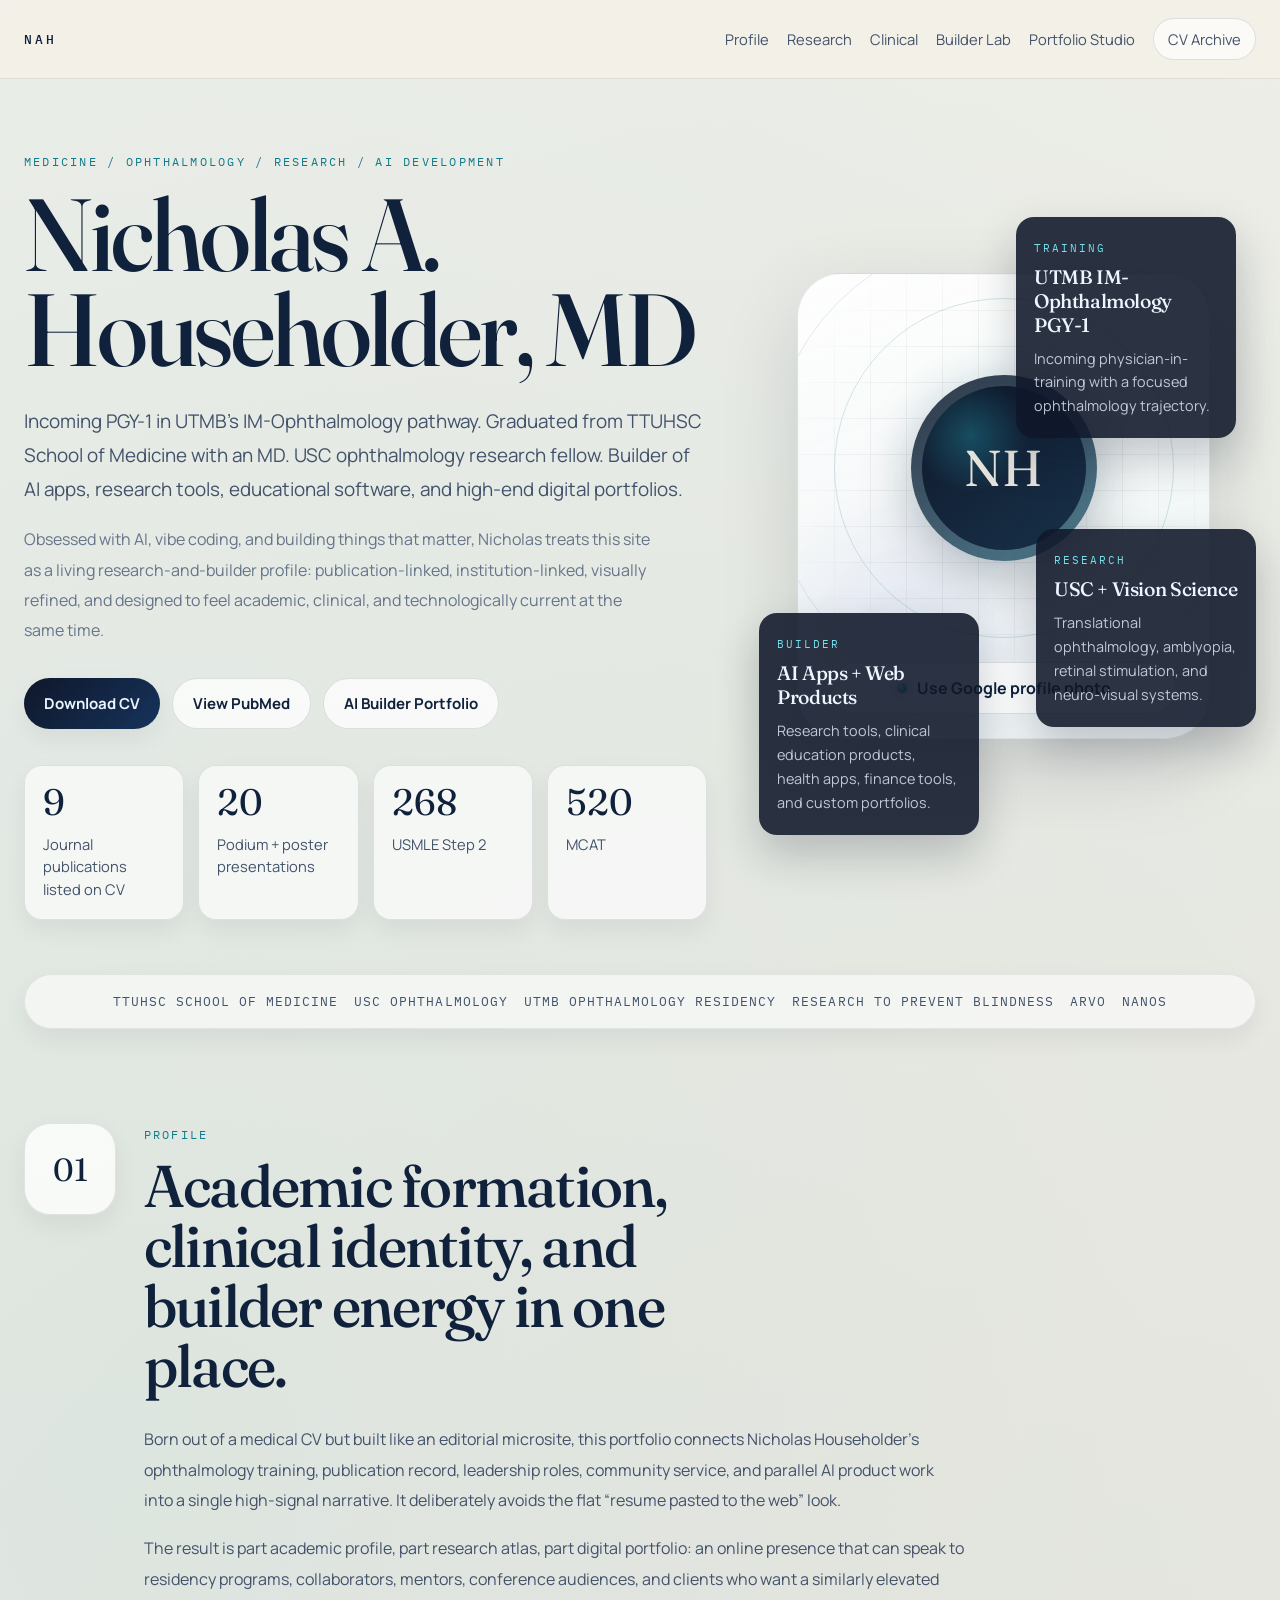
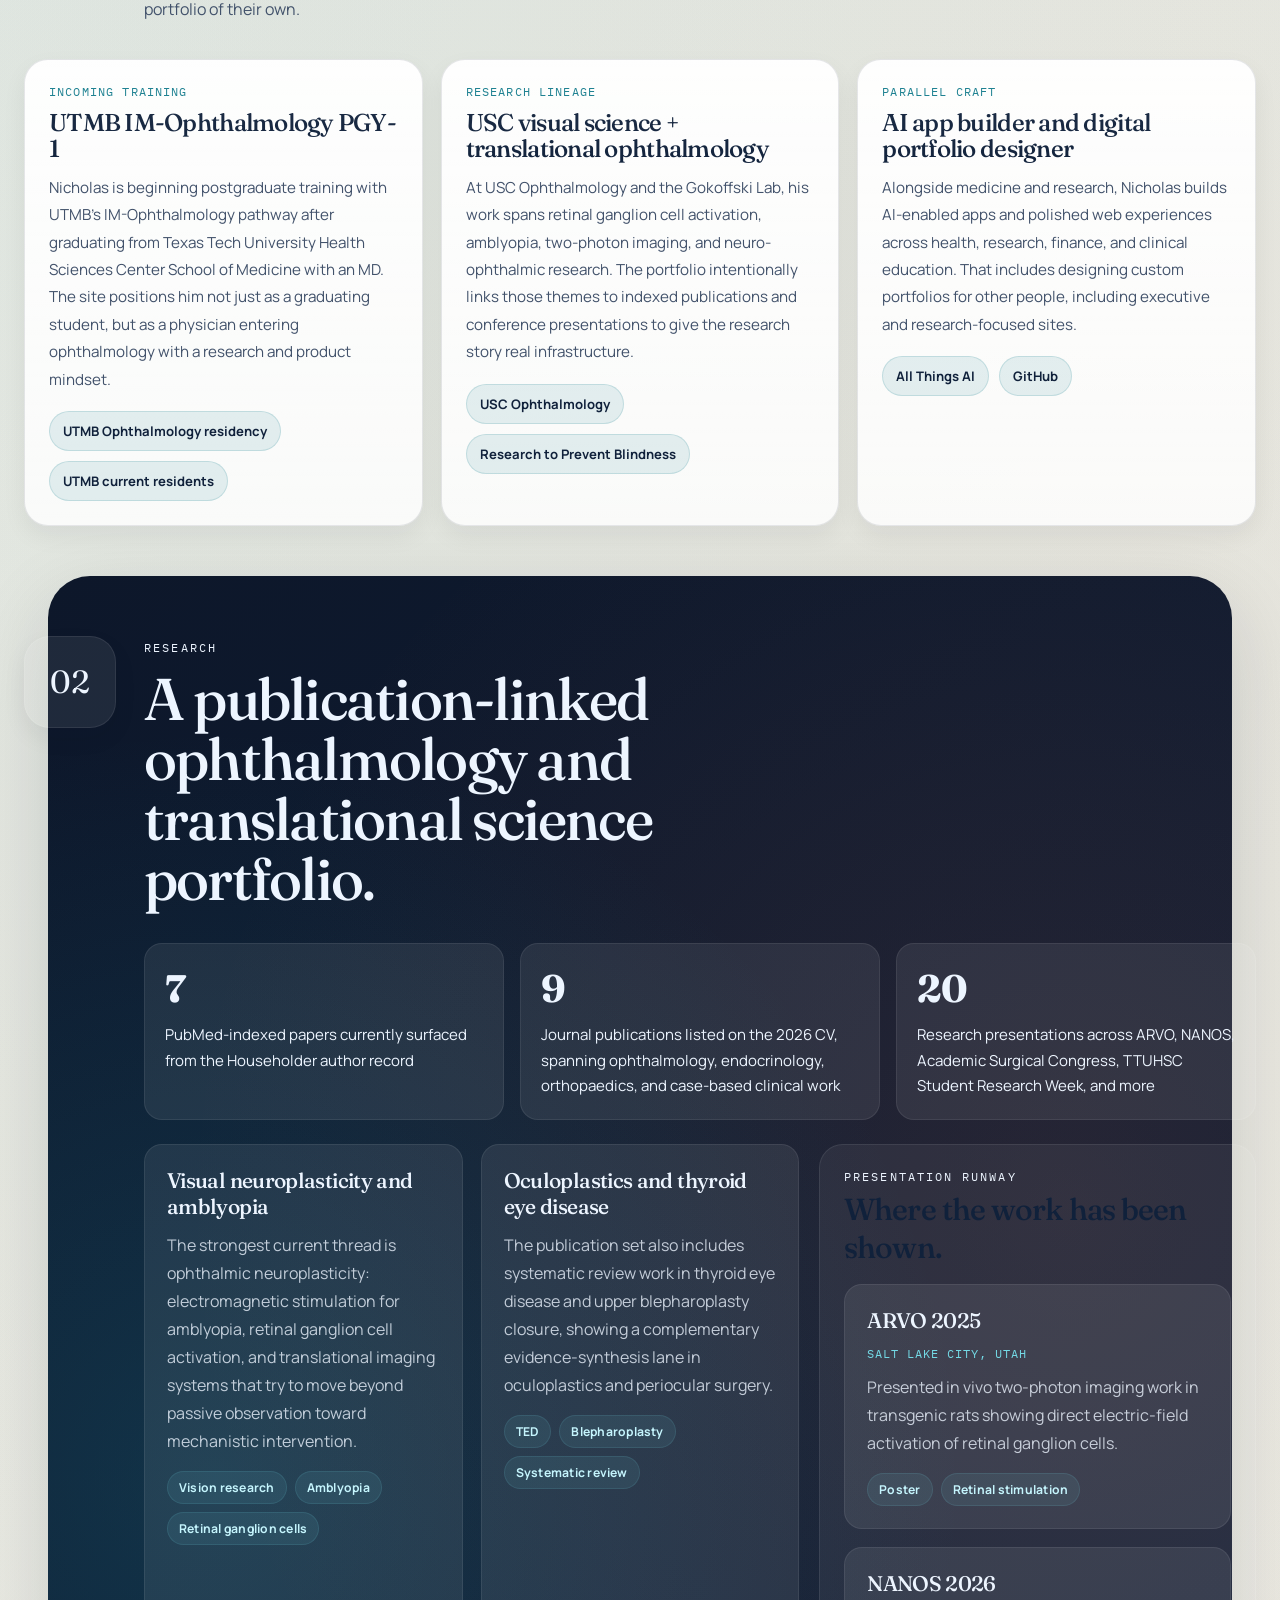
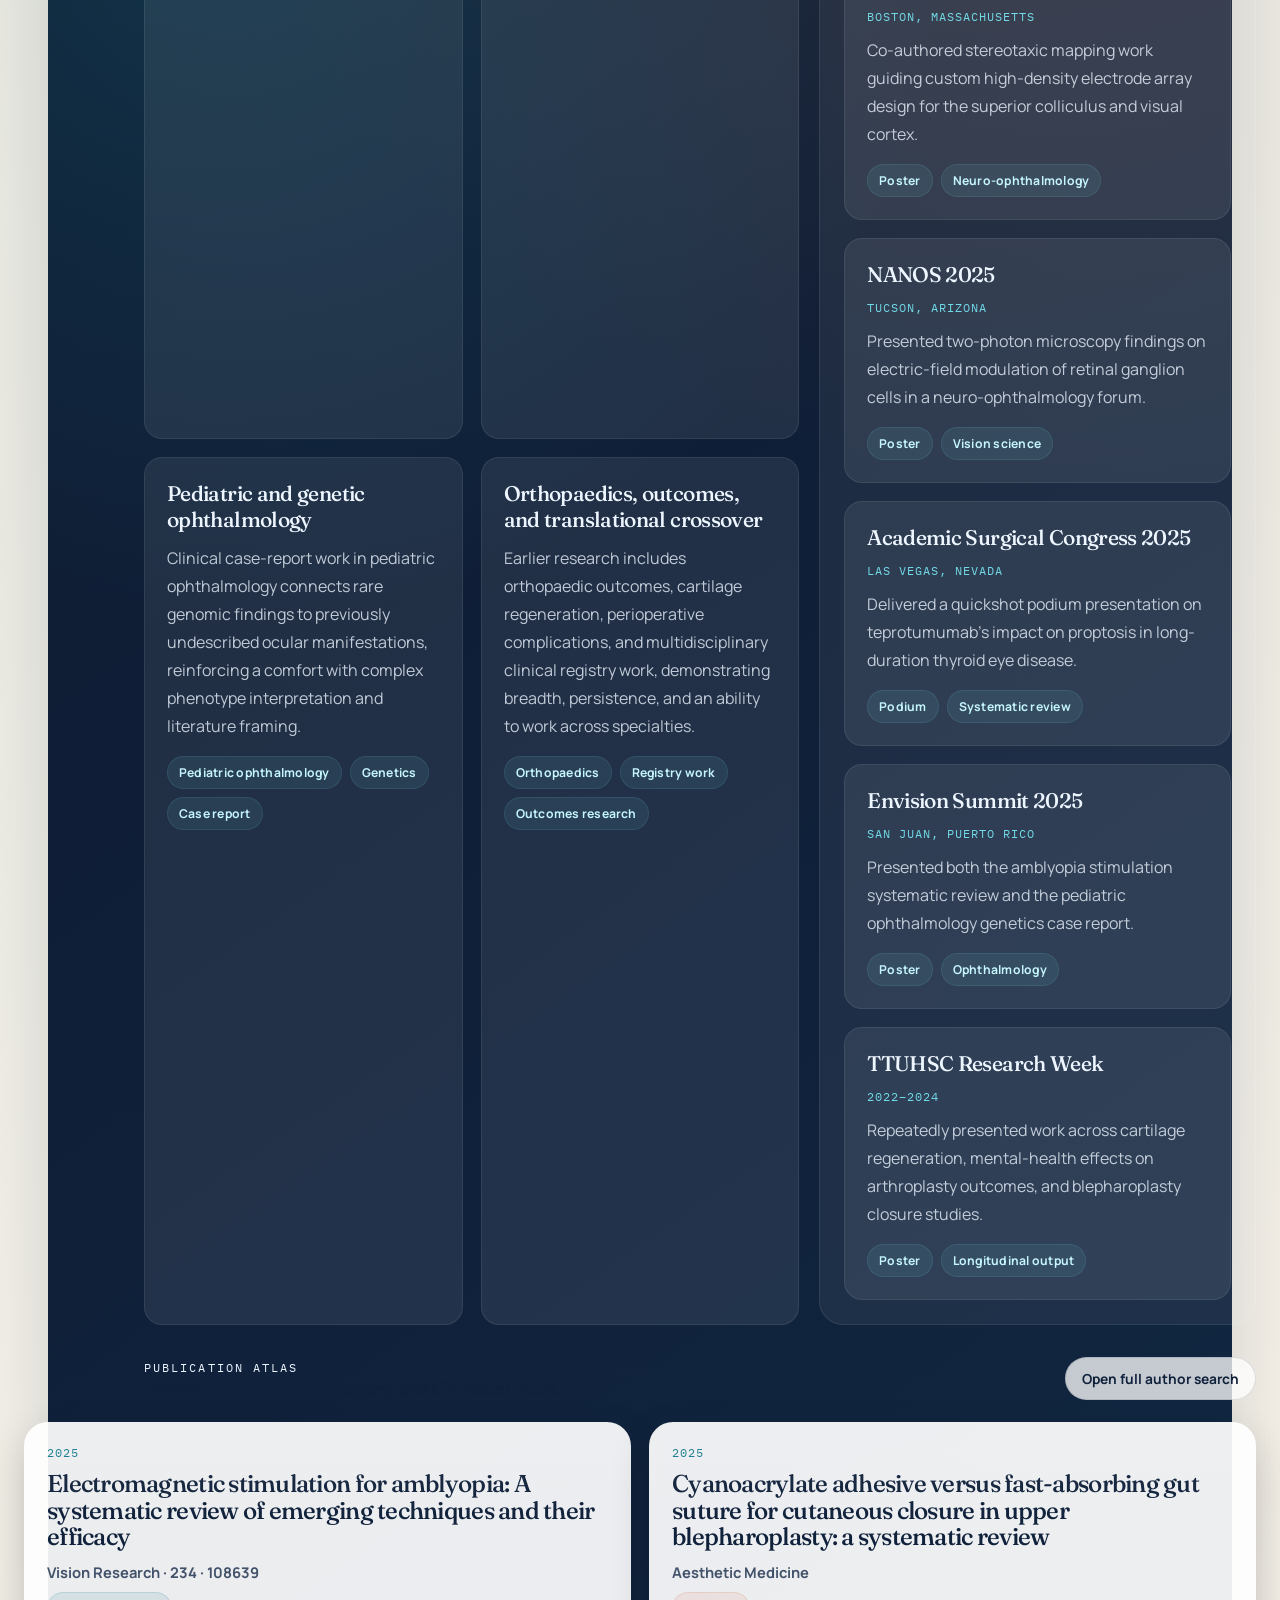
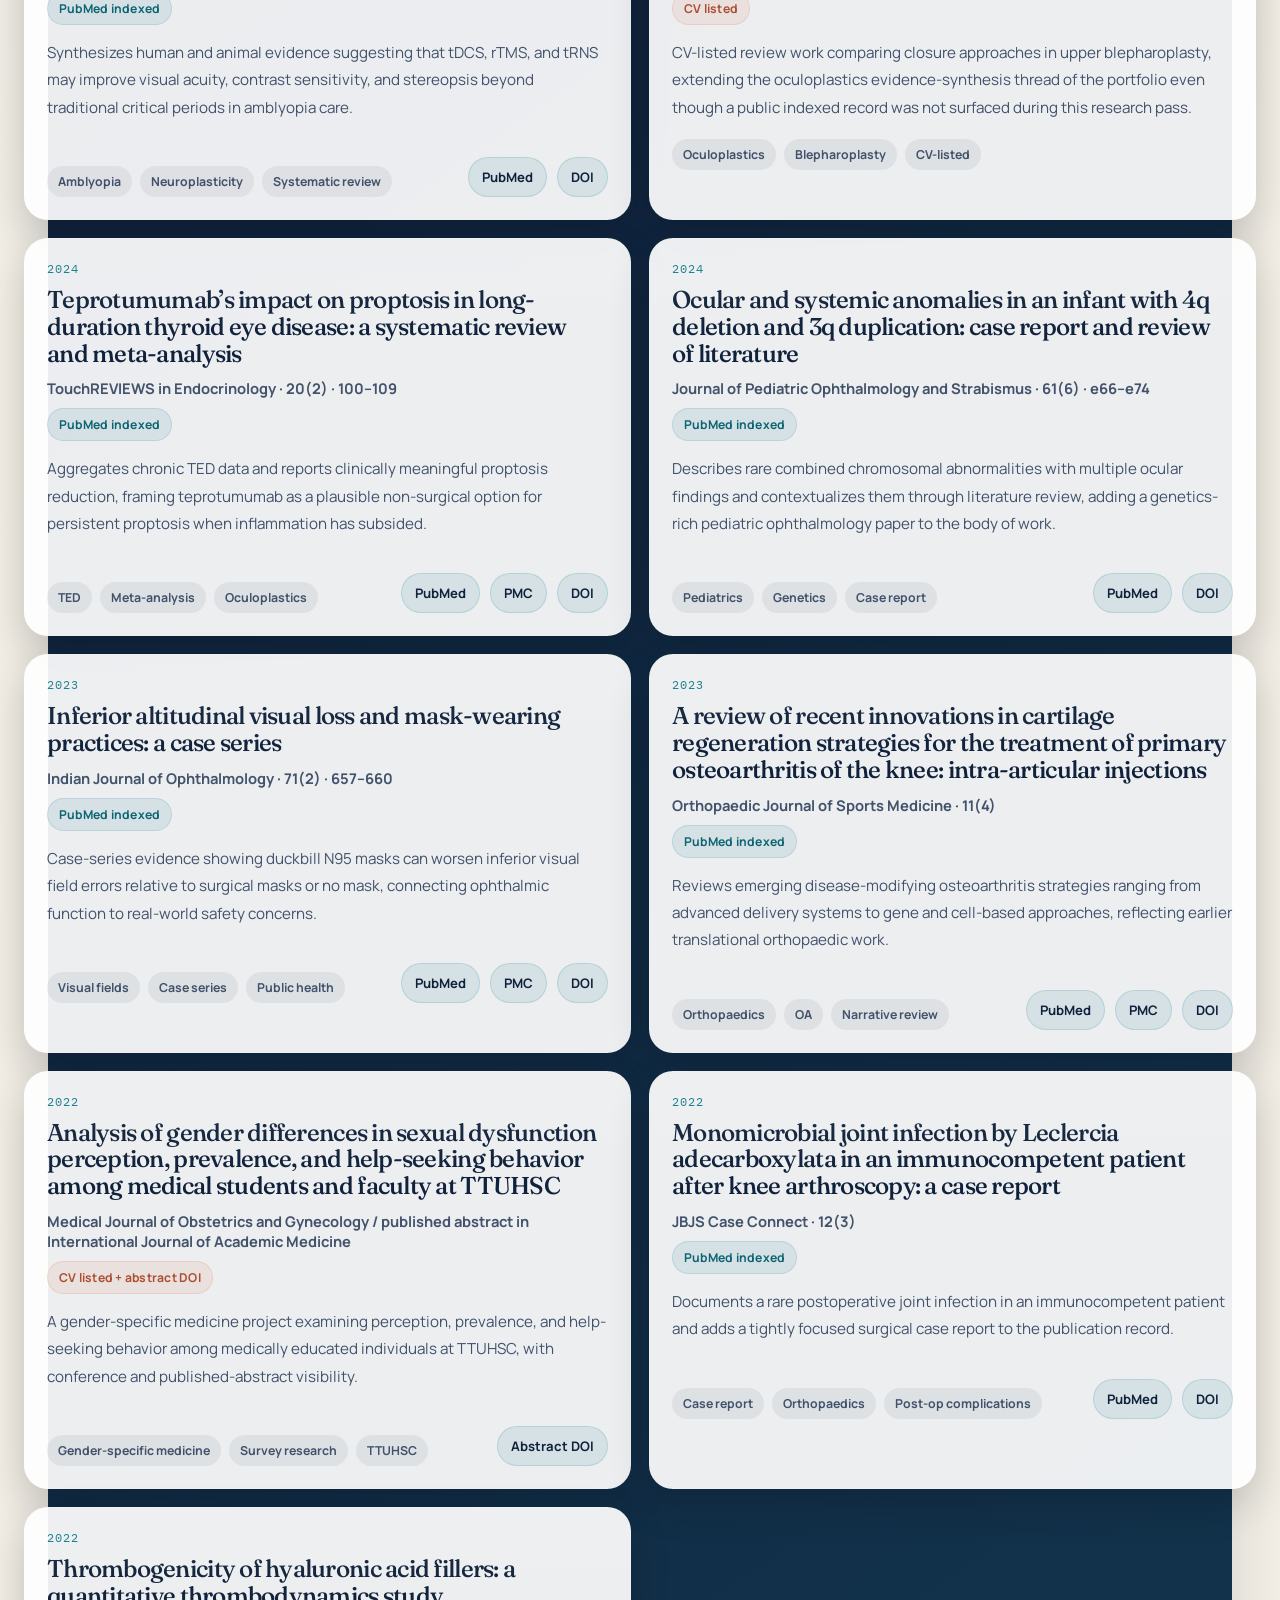
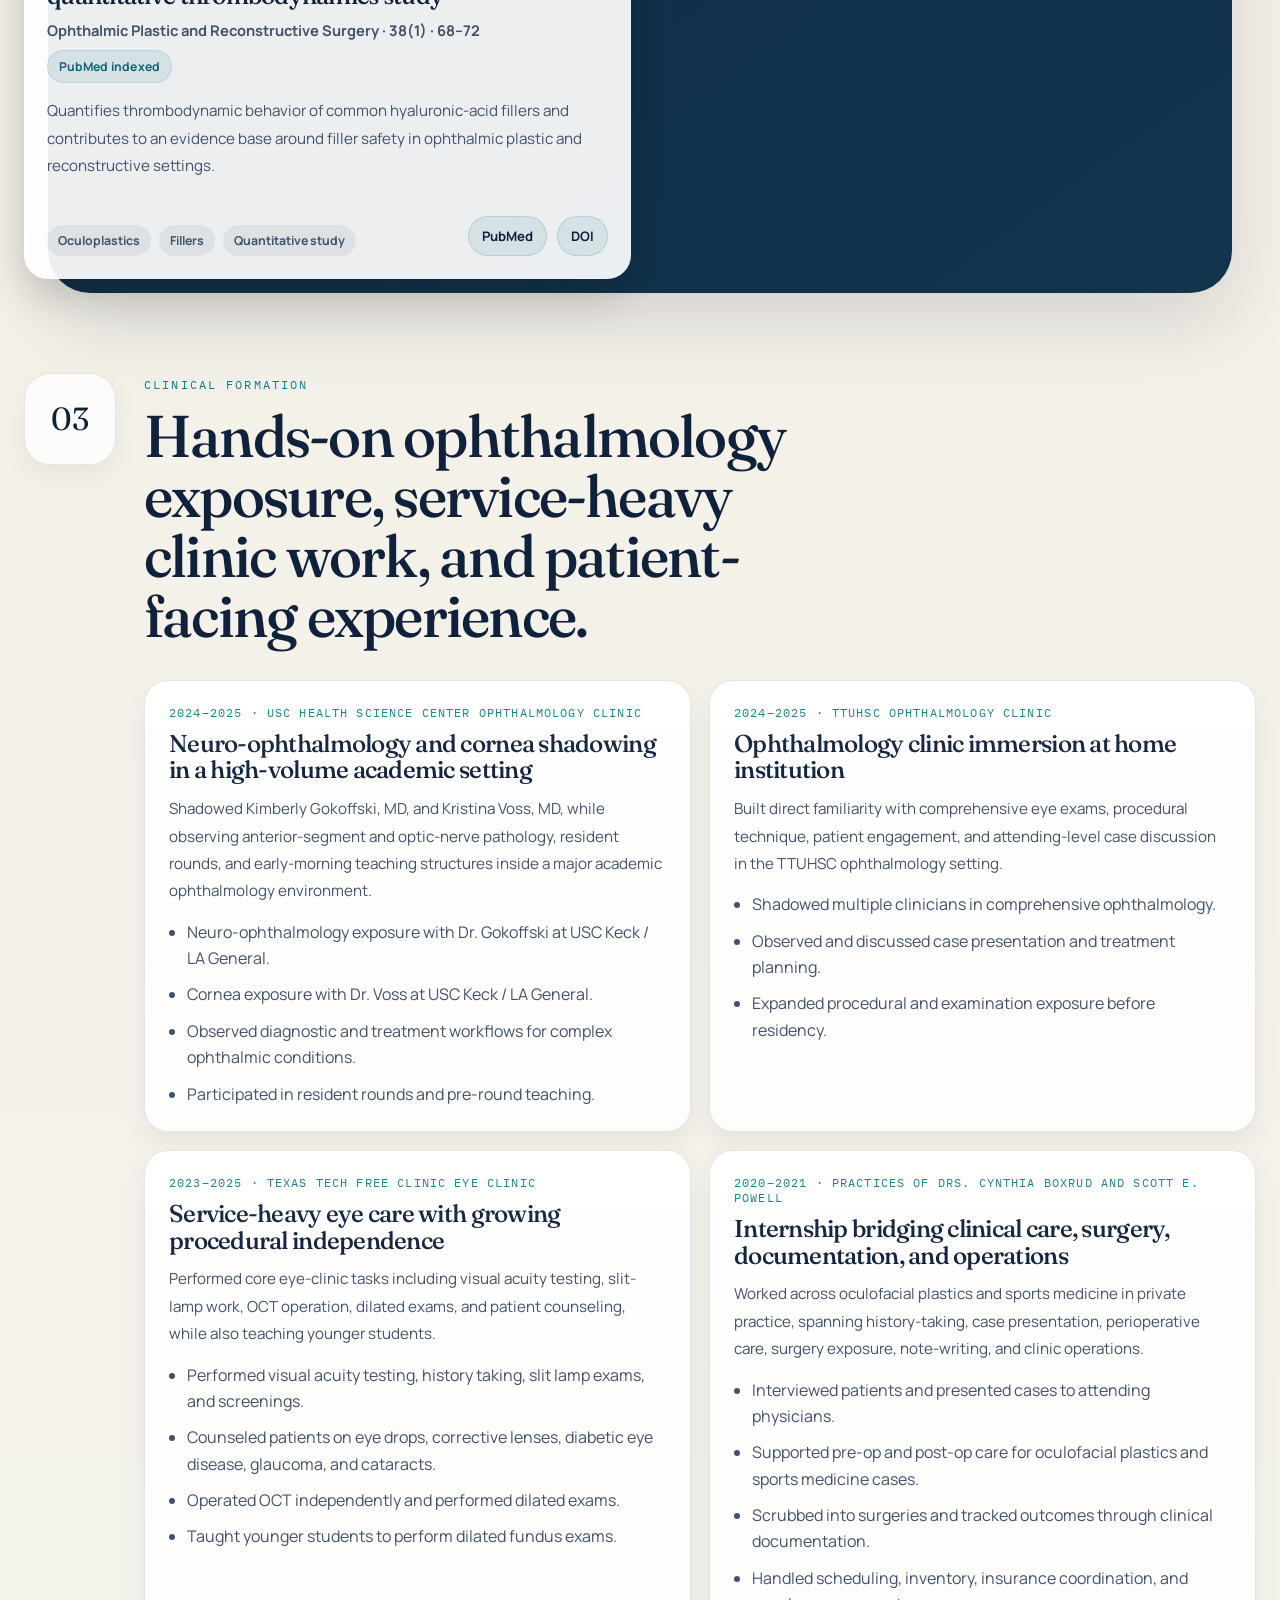
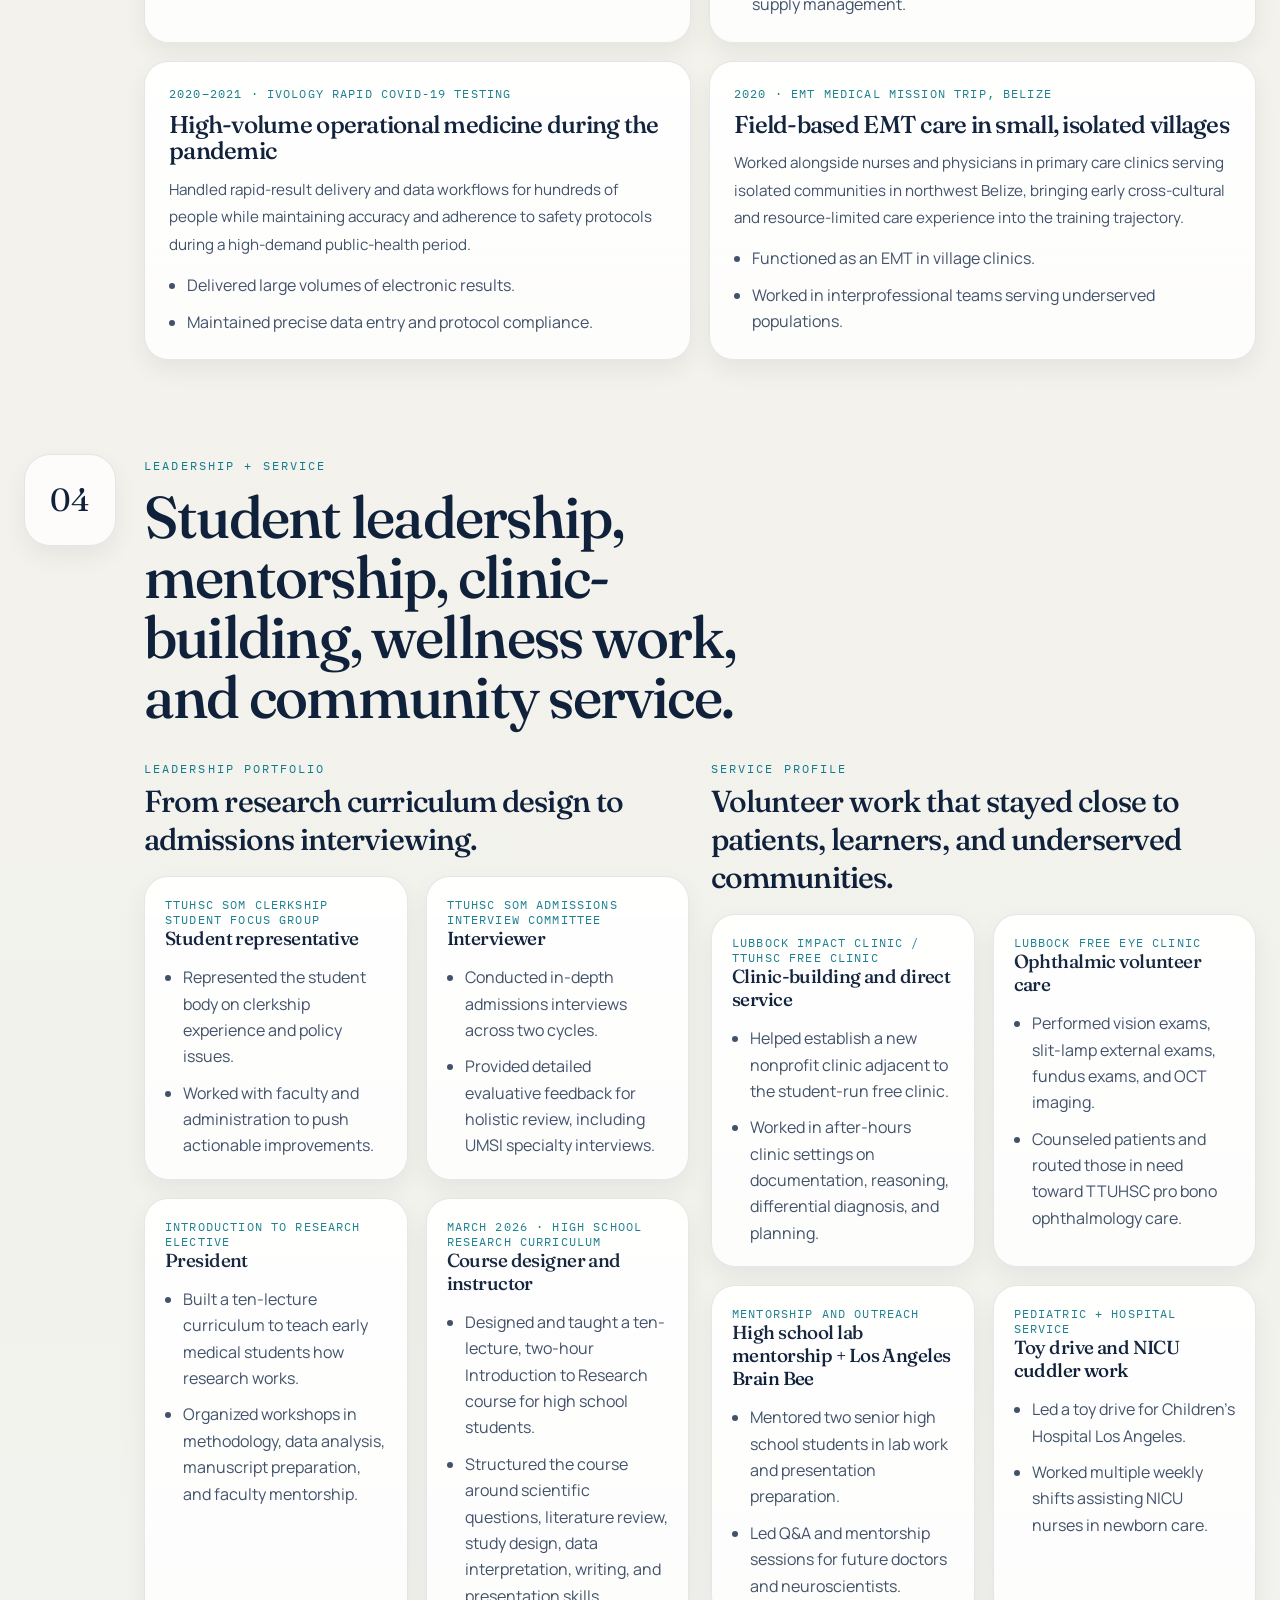
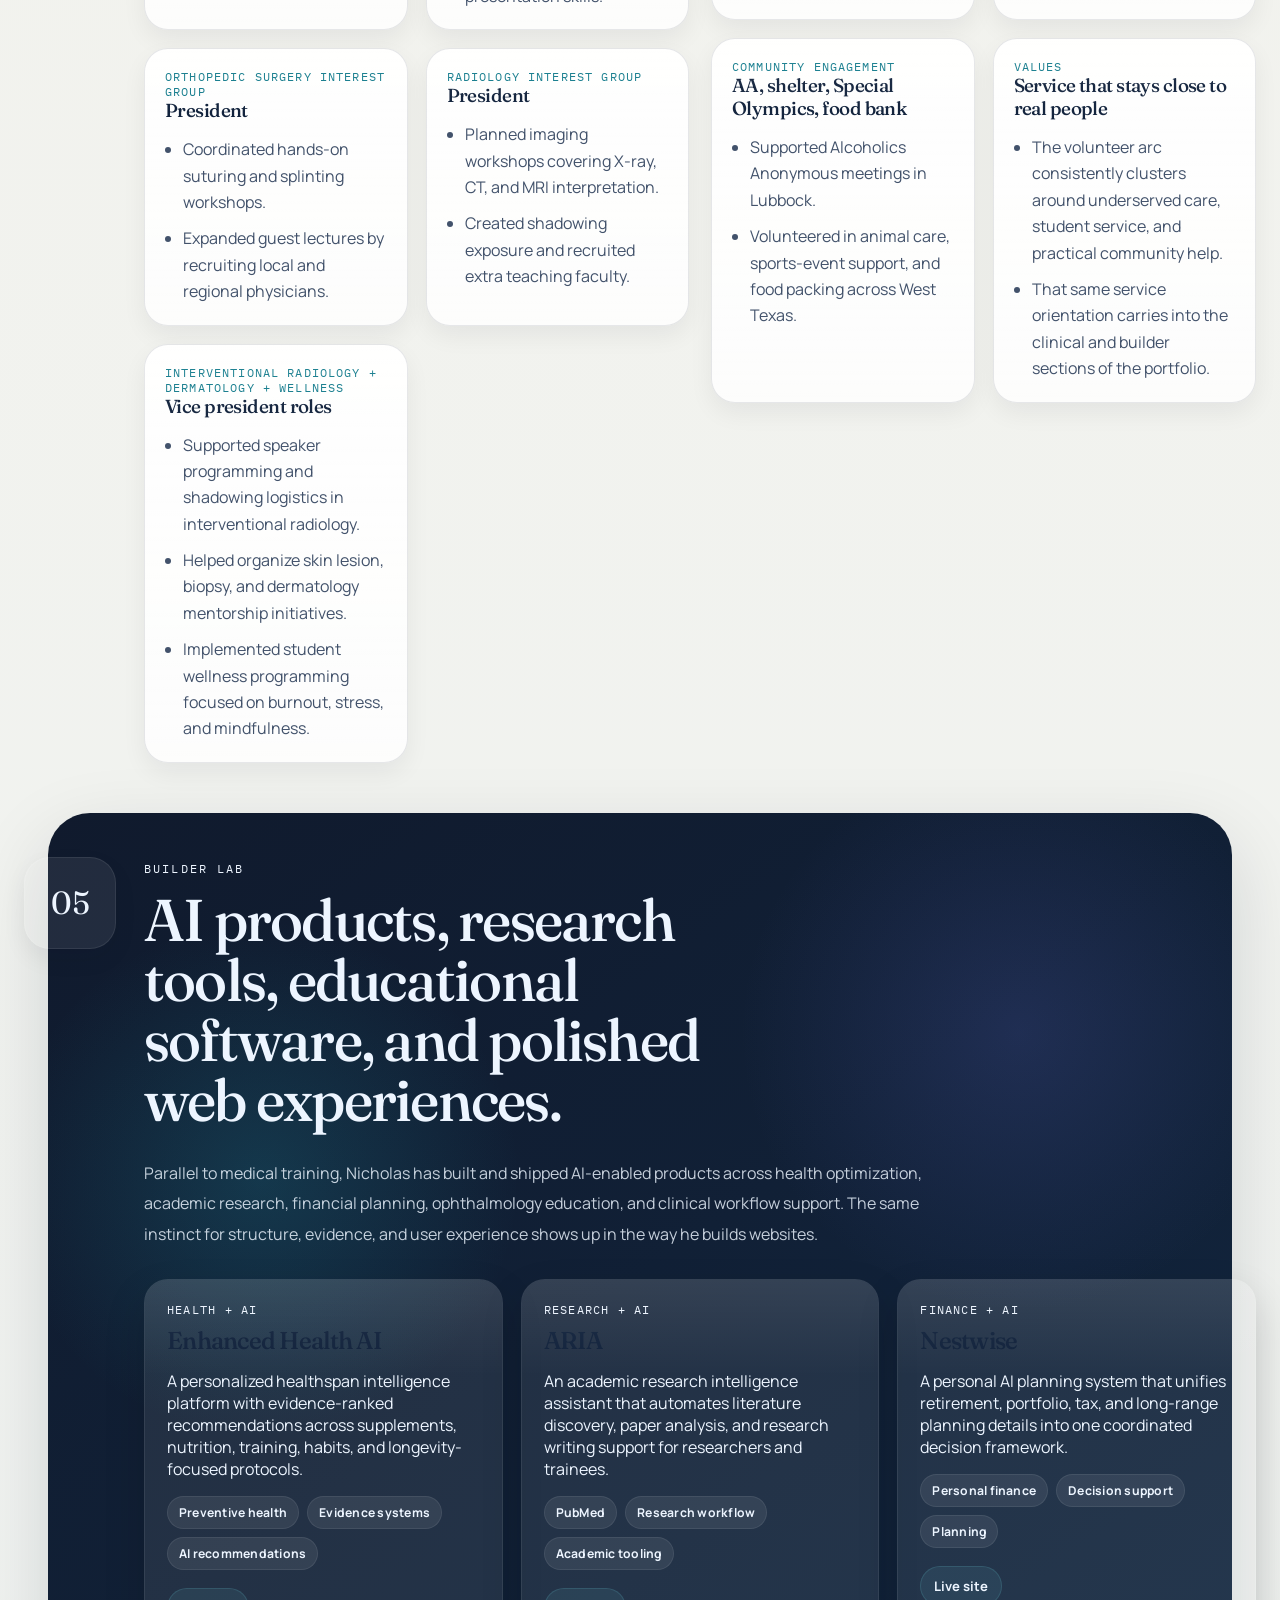
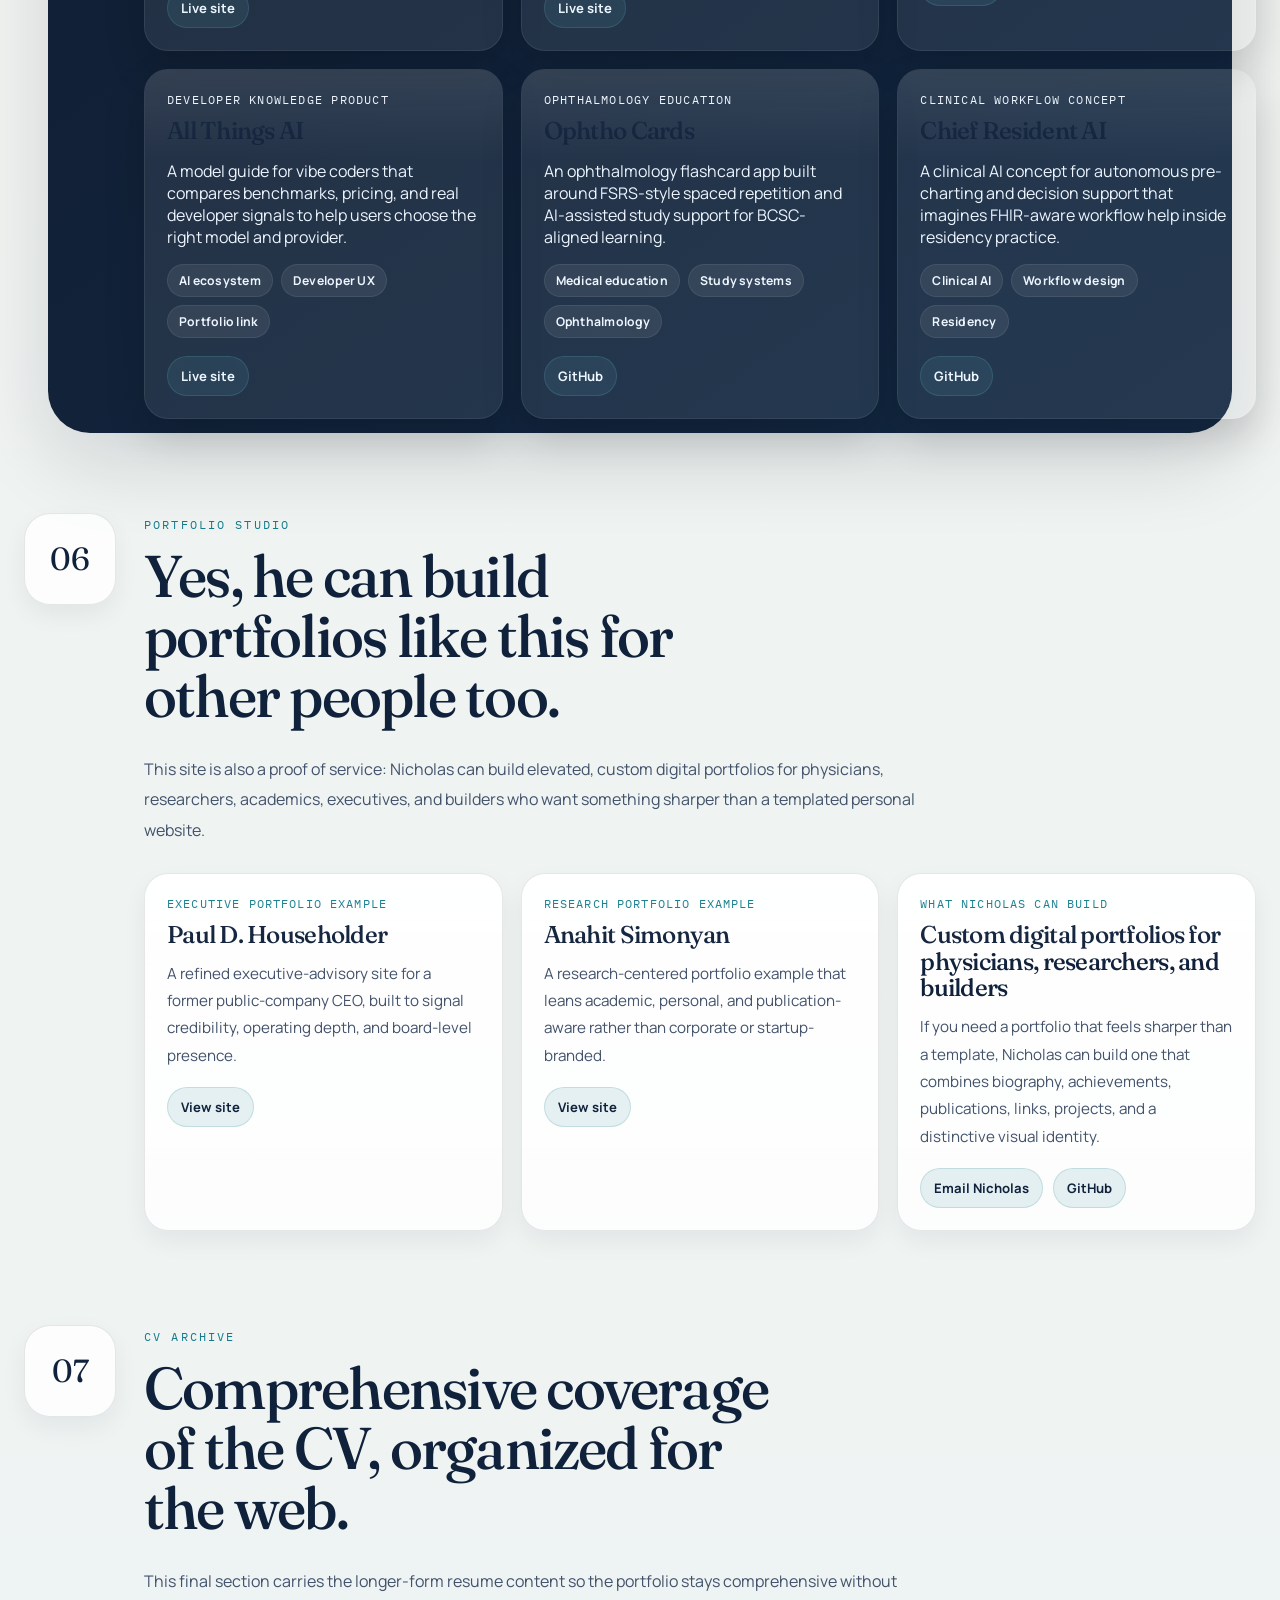
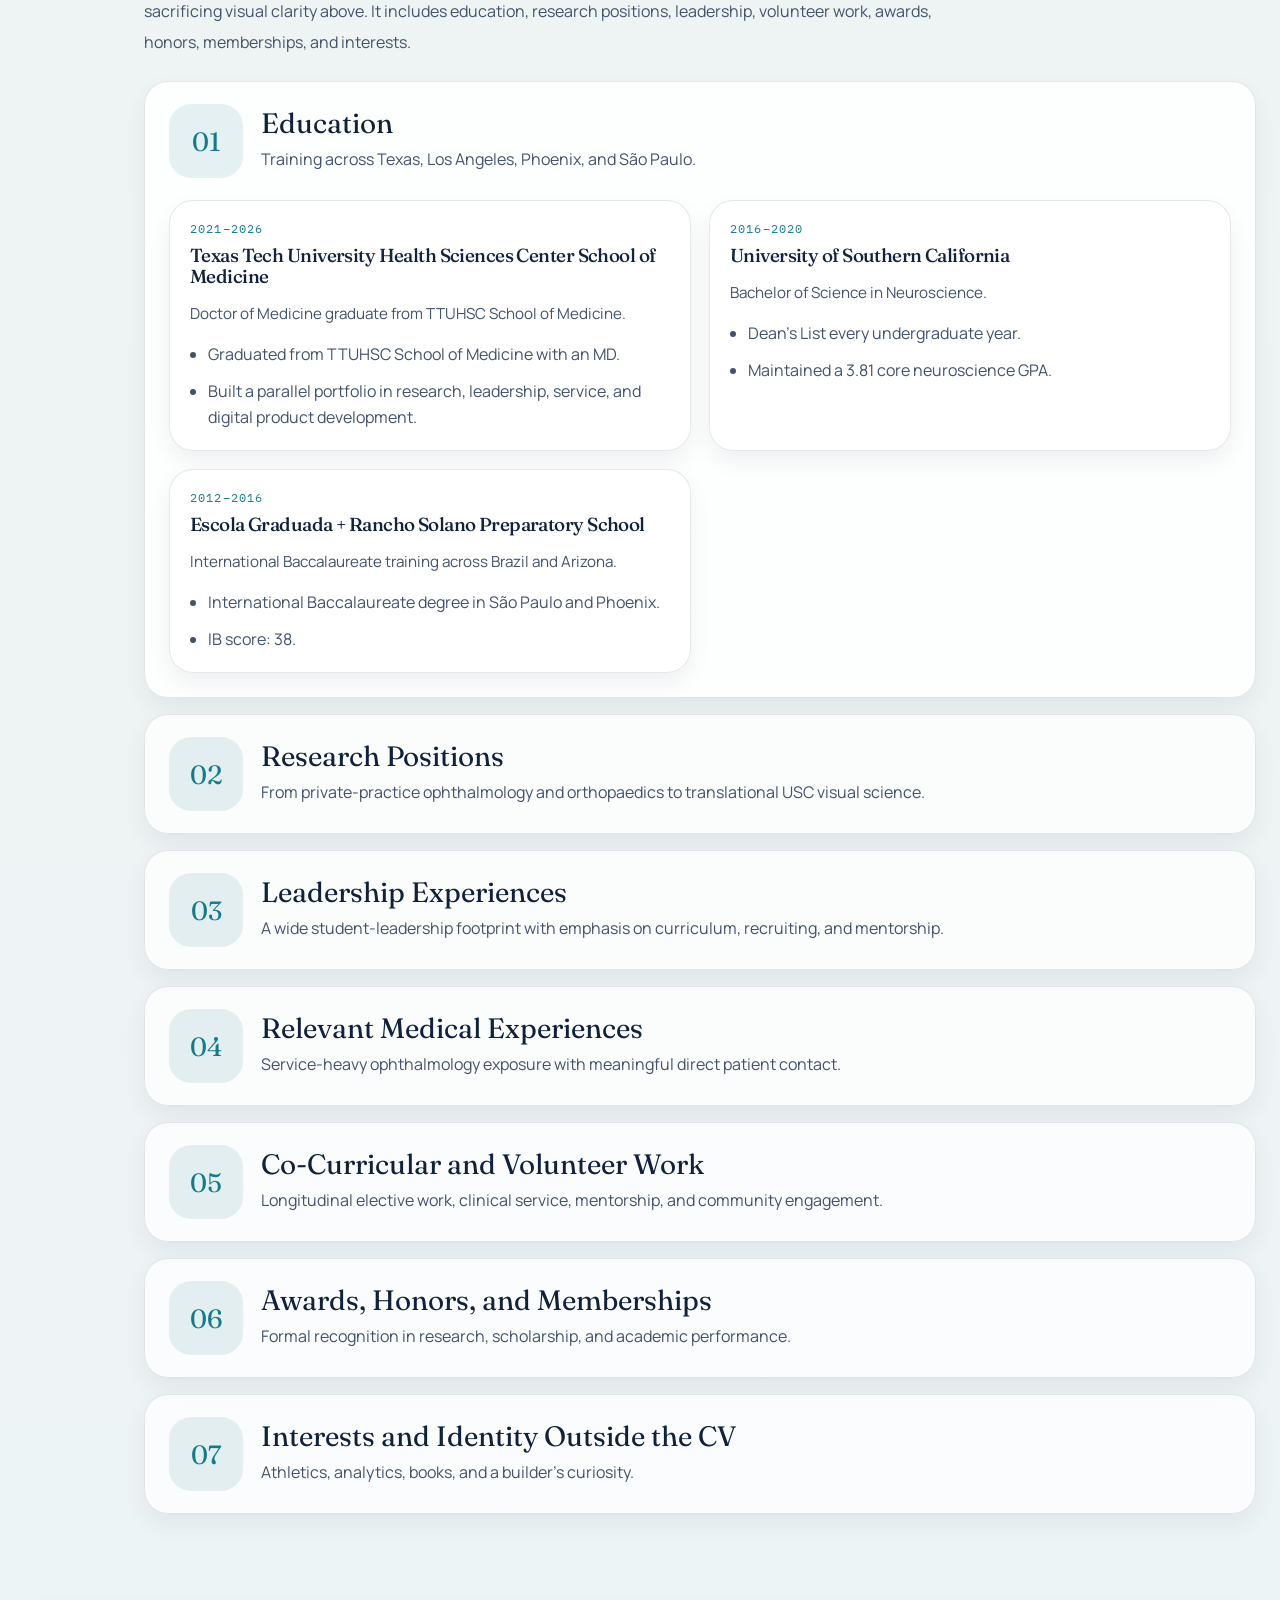
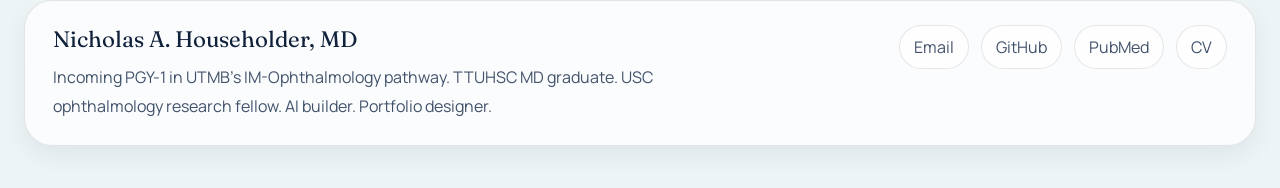
==== index.html @ b124c501 "Build academic CV portfolio site" ====
<!DOCTYPE html>
<html lang="en">
<head>
  <meta charset="UTF-8">
  <meta name="viewport" content="width=device-width, initial-scale=1.0">
  <title>Nicholas A. Householder, MD | Ophthalmology, Research, and AI Portfolio</title>
  <meta name="description" content="Digital portfolio for Nicholas A. Householder, MD: incoming UTMB IM-Ophthalmology PGY-1, TTUHSC MD graduate, USC ophthalmology research fellow, published researcher, and AI app builder.">
  <link rel="canonical" href="https://nh-academic-portfolio.pages.dev/">
  <meta property="og:title" content="Nicholas A. Householder, MD | Ophthalmology, Research, and AI Portfolio">
  <meta property="og:description" content="Incoming UTMB IM-Ophthalmology PGY-1, TTUHSC MD graduate, USC ophthalmology research fellow, and AI app builder with a publication-linked digital portfolio.">
  <meta property="og:type" content="website">
  <meta property="og:url" content="https://nh-academic-portfolio.pages.dev/">
  <meta property="og:image" content="https://nh-academic-portfolio.pages.dev/og-card.svg">
  <meta name="theme-color" content="#f5f1e8">
  <link rel="icon" type="image/svg+xml" href="data:image/svg+xml,%3Csvg xmlns='http://www.w3.org/2000/svg' viewBox='0 0 96 96'%3E%3Crect width='96' height='96' rx='22' fill='%230f172a'/%3E%3Cpath d='M24 69V27h8l32 29V27h8v42h-8L32 40v29z' fill='%23f5f1e8'/%3E%3C/svg%3E">
  <link rel="preconnect" href="https://fonts.googleapis.com">
  <link rel="preconnect" href="https://fonts.gstatic.com" crossorigin>
  <link href="https://fonts.googleapis.com/css2?family=Fraunces:opsz,wght@9..144,300;9..144,400;9..144,500;9..144,600;9..144,700&family=Manrope:wght@400;500;600;700;800&family=IBM+Plex+Mono:wght@400;500&display=swap" rel="stylesheet">
  <link rel="stylesheet" href="styles.css">
  <script src="https://accounts.google.com/gsi/client" async defer></script>
  <script defer src="app.js"></script>
  <script type="application/ld+json">
  {
    "@context": "https://schema.org",
    "@type": "Person",
    "name": "Nicholas A. Householder, MD",
    "description": "Incoming UTMB IM-Ophthalmology PGY-1, Texas Tech University Health Sciences Center MD graduate, USC ophthalmology research fellow, and AI app builder.",
    "url": "https://nh-academic-portfolio.pages.dev",
    "alumniOf": [
      {
        "@type": "CollegeOrUniversity",
        "name": "Texas Tech University Health Sciences Center School of Medicine"
      },
      {
        "@type": "CollegeOrUniversity",
        "name": "University of Southern California"
      }
    ],
    "sameAs": [
      "https://github.com/nhouseholder",
      "https://pubmed.ncbi.nlm.nih.gov/?term=Householder%20N%5BAuthor%5D",
      "https://all-things-ai.pages.dev"
    ],
    "knowsAbout": [
      "Ophthalmology",
      "Neuro-ophthalmology",
      "Clinical research",
      "Medical education",
      "AI app development",
      "Web development"
    ]
  }
  </script>
</head>
<body>
  <div class="page-shell">
    <header class="site-header">
      <div class="header-inner">
        <a class="wordmark" href="#top" aria-label="Back to top">NAH</a>
        <nav class="site-nav" aria-label="Primary">
          <a href="#profile">Profile</a>
          <a href="#research">Research</a>
          <a href="#clinical">Clinical</a>
          <a href="#builder-lab">Builder Lab</a>
          <a href="#studio">Portfolio Studio</a>
          <a href="#archive" class="nav-pill">CV Archive</a>
        </nav>
      </div>
    </header>

    <main id="top">
      <section class="hero" data-reveal>
        <div class="hero-grid">
          <div class="hero-copy">
            <div class="eyebrow">Medicine / Ophthalmology / Research / AI Development</div>
            <h1>Nicholas A. Householder, MD</h1>
            <p class="hero-lead">Incoming PGY-1 in UTMB’s IM-Ophthalmology pathway. Graduated from TTUHSC School of Medicine with an MD. USC ophthalmology research fellow. Builder of AI apps, research tools, educational software, and high-end digital portfolios.</p>
            <p class="hero-body">Obsessed with AI, vibe coding, and building things that matter, Nicholas treats this site as a living research-and-builder profile: publication-linked, institution-linked, visually refined, and designed to feel academic, clinical, and technologically current at the same time.</p>
            <div class="hero-actions">
              <a class="btn btn-primary" href="Nicholas-Householder-CV-2026.pdf" target="_blank" rel="noopener">Download CV</a>
              <a class="btn btn-secondary" href="https://pubmed.ncbi.nlm.nih.gov/?term=Householder%20N%5BAuthor%5D" target="_blank" rel="noopener">View PubMed</a>
              <a class="btn btn-secondary" href="https://all-things-ai.pages.dev" target="_blank" rel="noopener">AI Builder Portfolio</a>
            </div>
            <div class="hero-stats">
              <div class="stat-card">
                <span class="stat-value">9</span>
                <span class="stat-label">Journal publications listed on CV</span>
              </div>
              <div class="stat-card">
                <span class="stat-value">20</span>
                <span class="stat-label">Podium + poster presentations</span>
              </div>
              <div class="stat-card">
                <span class="stat-value">268</span>
                <span class="stat-label">USMLE Step 2</span>
              </div>
              <div class="stat-card">
                <span class="stat-value">520</span>
                <span class="stat-label">MCAT</span>
              </div>
            </div>
          </div>

          <div class="hero-visual">
            <div class="portrait-panel">
              <div class="portrait-shell">
                <div class="portrait-ring portrait-ring-a"></div>
                <div class="portrait-ring portrait-ring-b"></div>
                <div class="portrait-grid"></div>
                <div class="avatar-stage">
                  <div class="avatar-placeholder" id="avatarPlaceholder">NH</div>
                  <img src="" alt="Nicholas Householder" class="hero-avatar" id="avatarImg" width="164" height="164" style="display:none;">
                </div>
              </div>
              <button class="avatar-connect" id="avatarConnect" type="button" aria-label="Use Google profile photo">
                <span class="avatar-connect-dot"></span>
                <span>Use Google profile photo</span>
              </button>
            </div>

            <div class="orbital-card orbital-card-top">
              <span class="orbital-label">Training</span>
              <strong>UTMB IM-Ophthalmology PGY-1</strong>
              <p>Incoming physician-in-training with a focused ophthalmology trajectory.</p>
            </div>

            <div class="orbital-card orbital-card-right">
              <span class="orbital-label">Research</span>
              <strong>USC + Vision Science</strong>
              <p>Translational ophthalmology, amblyopia, retinal stimulation, and neuro-visual systems.</p>
            </div>

            <div class="orbital-card orbital-card-bottom">
              <span class="orbital-label">Builder</span>
              <strong>AI Apps + Web Products</strong>
              <p>Research tools, clinical education products, health apps, finance tools, and custom portfolios.</p>
            </div>
          </div>
        </div>
      </section>

      <section class="institution-rail" data-reveal>
        <a href="https://www.ttuhsc.edu/medicine/" target="_blank" rel="noopener">TTUHSC School of Medicine</a>
        <a href="https://keck.usc.edu/ophthalmology/" target="_blank" rel="noopener">USC Ophthalmology</a>
        <a href="https://www.utmb.edu/ovs/education/residency-program/" target="_blank" rel="noopener">UTMB Ophthalmology Residency</a>
        <a href="https://www.rpbusa.org/" target="_blank" rel="noopener">Research to Prevent Blindness</a>
        <a href="https://www.arvo.org/" target="_blank" rel="noopener">ARVO</a>
        <a href="https://www.nanosweb.org/" target="_blank" rel="noopener">NANOS</a>
      </section>

      <section class="chapter chapter-light" id="profile" data-reveal>
        <div class="section-head">
          <span class="section-index">01</span>
          <div>
            <p class="section-kicker">Profile</p>
            <h2>Academic formation, clinical identity, and builder energy in one place.</h2>
          </div>
        </div>
        <div class="profile-intro">
          <p>Born out of a medical CV but built like an editorial microsite, this portfolio connects Nicholas Householder’s ophthalmology training, publication record, leadership roles, community service, and parallel AI product work into a single high-signal narrative. It deliberately avoids the flat “resume pasted to the web” look.</p>
          <p>The result is part academic profile, part research atlas, part digital portfolio: an online presence that can speak to residency programs, collaborators, mentors, conference audiences, and clients who want a similarly elevated portfolio of their own.</p>
        </div>
        <div class="profile-grid" id="profileGrid"></div>
      </section>

      <section class="chapter chapter-dark" id="research" data-reveal>
        <div class="section-head">
          <span class="section-index">02</span>
          <div>
            <p class="section-kicker">Research</p>
            <h2>A publication-linked ophthalmology and translational science portfolio.</h2>
          </div>
        </div>

        <div class="research-topline">
          <div class="research-badge">
            <strong>7</strong>
            <span>PubMed-indexed papers currently surfaced from the Householder author record</span>
          </div>
          <div class="research-badge">
            <strong>9</strong>
            <span>Journal publications listed on the 2026 CV, spanning ophthalmology, endocrinology, orthopaedics, and case-based clinical work</span>
          </div>
          <div class="research-badge">
            <strong>20</strong>
            <span>Research presentations across ARVO, NANOS, Academic Surgical Congress, TTUHSC Student Research Week, and more</span>
          </div>
        </div>

        <div class="research-layout">
          <div class="theme-grid" id="researchThemeGrid"></div>
          <div class="conference-panel">
            <div class="panel-head">
              <span class="panel-label">Presentation runway</span>
              <h3>Where the work has been shown.</h3>
            </div>
            <div class="conference-grid" id="conferenceGrid"></div>
          </div>
        </div>

        <div class="publication-toolbar">
          <div>
            <span class="panel-label">Publication atlas</span>
            <h3>Verified links, indexed papers, and CV-listed work.</h3>
          </div>
          <a class="btn btn-secondary btn-compact" href="https://pubmed.ncbi.nlm.nih.gov/?term=Householder%20N%5BAuthor%5D" target="_blank" rel="noopener">Open full author search</a>
        </div>
        <div class="publication-grid" id="publicationGrid"></div>
      </section>

      <section class="chapter chapter-light" id="clinical" data-reveal>
        <div class="section-head">
          <span class="section-index">03</span>
          <div>
            <p class="section-kicker">Clinical Formation</p>
            <h2>Hands-on ophthalmology exposure, service-heavy clinic work, and patient-facing experience.</h2>
          </div>
        </div>
        <div class="timeline-grid" id="clinicalGrid"></div>
      </section>

      <section class="chapter chapter-tint" id="leadership" data-reveal>
        <div class="section-head">
          <span class="section-index">04</span>
          <div>
            <p class="section-kicker">Leadership + Service</p>
            <h2>Student leadership, mentorship, clinic-building, wellness work, and community service.</h2>
          </div>
        </div>

        <div class="dual-grid">
          <div>
            <div class="panel-head">
              <span class="panel-label">Leadership portfolio</span>
              <h3>From research curriculum design to admissions interviewing.</h3>
            </div>
            <div class="mini-card-grid" id="leadershipGrid"></div>
          </div>
          <div>
            <div class="panel-head">
              <span class="panel-label">Service profile</span>
              <h3>Volunteer work that stayed close to patients, learners, and underserved communities.</h3>
            </div>
            <div class="mini-card-grid" id="serviceGrid"></div>
          </div>
        </div>
      </section>

      <section class="chapter builder-section" id="builder-lab" data-reveal>
        <div class="section-head">
          <span class="section-index">05</span>
          <div>
            <p class="section-kicker">Builder Lab</p>
            <h2>AI products, research tools, educational software, and polished web experiences.</h2>
          </div>
        </div>
        <div class="builder-copy">
          <p>Parallel to medical training, Nicholas has built and shipped AI-enabled products across health optimization, academic research, financial planning, ophthalmology education, and clinical workflow support. The same instinct for structure, evidence, and user experience shows up in the way he builds websites.</p>
        </div>
        <div class="builder-grid" id="builderGrid"></div>
      </section>

      <section class="chapter chapter-light" id="studio" data-reveal>
        <div class="section-head">
          <span class="section-index">06</span>
          <div>
            <p class="section-kicker">Portfolio Studio</p>
            <h2>Yes, he can build portfolios like this for other people too.</h2>
          </div>
        </div>
        <div class="studio-intro">
          <p>This site is also a proof of service: Nicholas can build elevated, custom digital portfolios for physicians, researchers, academics, executives, and builders who want something sharper than a templated personal website.</p>
        </div>
        <div class="studio-grid" id="studioGrid"></div>
      </section>

      <section class="chapter chapter-archive" id="archive" data-reveal>
        <div class="section-head">
          <span class="section-index">07</span>
          <div>
            <p class="section-kicker">CV Archive</p>
            <h2>Comprehensive coverage of the CV, organized for the web.</h2>
          </div>
        </div>
        <div class="archive-intro">
          <p>This final section carries the longer-form resume content so the portfolio stays comprehensive without sacrificing visual clarity above. It includes education, research positions, leadership, volunteer work, awards, honors, memberships, and interests.</p>
        </div>
        <div class="archive-root" id="archiveRoot"></div>
      </section>
    </main>

    <footer class="site-footer" data-reveal>
      <div class="footer-inner">
        <div>
          <p class="footer-title">Nicholas A. Householder, MD</p>
          <p class="footer-copy">Incoming PGY-1 in UTMB’s IM-Ophthalmology pathway. TTUHSC MD graduate. USC ophthalmology research fellow. AI builder. Portfolio designer.</p>
        </div>
        <div class="footer-links">
          <a href="mailto:Nicholas.Householder@ttuhsc.edu">Email</a>
          <a href="https://github.com/nhouseholder" target="_blank" rel="noopener">GitHub</a>
          <a href="https://pubmed.ncbi.nlm.nih.gov/?term=Householder%20N%5BAuthor%5D" target="_blank" rel="noopener">PubMed</a>
          <a href="Nicholas-Householder-CV-2026.pdf" target="_blank" rel="noopener">CV</a>
        </div>
      </div>
    </footer>
  </div>
</body>
</html>
---- styles.css ----
:root {
  --bg: #f5f1e8;
  --bg-soft: #fbf8f2;
  --bg-tint: #eef6f7;
  --bg-ink: #0f172a;
  --surface: rgba(255, 255, 255, 0.72);
  --surface-strong: rgba(255, 255, 255, 0.88);
  --surface-dark: rgba(12, 23, 42, 0.72);
  --line: rgba(15, 23, 42, 0.12);
  --line-strong: rgba(15, 23, 42, 0.2);
  --text: #10213b;
  --text-soft: #42526b;
  --text-muted: #66748a;
  --text-inverse: #edf5ff;
  --accent: #117a8b;
  --accent-2: #23a2b5;
  --accent-warm: #d76b47;
  --accent-violet: #5b66c6;
  --shadow-xl: 0 28px 80px rgba(15, 23, 42, 0.14);
  --shadow-lg: 0 18px 50px rgba(15, 23, 42, 0.11);
  --shadow-sm: 0 10px 24px rgba(15, 23, 42, 0.06);
  --display: "Fraunces", serif;
  --body: "Manrope", sans-serif;
  --mono: "IBM Plex Mono", monospace;
  --radius-xl: 36px;
  --radius-lg: 24px;
  --radius-md: 18px;
  --radius-sm: 14px;
  --site-width: min(1240px, calc(100vw - 48px));
}

*,
*::before,
*::after {
  box-sizing: border-box;
}

html {
  scroll-behavior: smooth;
  font-size: 16px;
  -webkit-font-smoothing: antialiased;
  -moz-osx-font-smoothing: grayscale;
}

body {
  margin: 0;
  font-family: var(--body);
  color: var(--text);
  background:
    radial-gradient(circle at 10% 10%, rgba(35, 162, 181, 0.12), transparent 28%),
    radial-gradient(circle at 88% 14%, rgba(215, 107, 71, 0.08), transparent 24%),
    linear-gradient(180deg, #faf6ef 0%, #f5f1e8 42%, #edf4f6 100%);
  min-height: 100vh;
}

a {
  color: inherit;
}

img {
  max-width: 100%;
  display: block;
}

button,
a {
  -webkit-tap-highlight-color: transparent;
}

::selection {
  background: rgba(17, 122, 139, 0.18);
  color: var(--text);
}

.page-shell {
  position: relative;
  overflow-x: clip;
}

.site-header {
  position: sticky;
  top: 0;
  z-index: 30;
  backdrop-filter: blur(24px) saturate(1.25);
  -webkit-backdrop-filter: blur(24px) saturate(1.25);
  background: rgba(245, 241, 232, 0.72);
  border-bottom: 1px solid rgba(15, 23, 42, 0.08);
}

.header-inner,
.footer-inner,
.hero-grid,
.institution-rail,
.chapter,
.site-footer {
  width: var(--site-width);
  margin: 0 auto;
}

.header-inner {
  display: flex;
  justify-content: space-between;
  align-items: center;
  gap: 24px;
  padding: 18px 0;
}

.wordmark {
  font-family: var(--mono);
  font-size: 0.82rem;
  font-weight: 500;
  letter-spacing: 0.22em;
  text-decoration: none;
  color: var(--text);
}

.site-nav {
  display: flex;
  align-items: center;
  gap: 18px;
  flex-wrap: wrap;
}

.site-nav a {
  text-decoration: none;
  color: var(--text-soft);
  font-size: 0.92rem;
  transition: color 0.22s ease, transform 0.22s ease;
}

.site-nav a:hover,
.site-nav a:focus-visible,
.footer-links a:hover,
.footer-links a:focus-visible,
.institution-rail a:hover,
.institution-rail a:focus-visible {
  color: var(--text);
}

.nav-pill {
  padding: 10px 14px;
  border-radius: 999px;
  border: 1px solid rgba(15, 23, 42, 0.12);
  background: rgba(255, 255, 255, 0.66);
}

.hero {
  padding: 74px 0 28px;
}

.hero-grid {
  display: grid;
  grid-template-columns: minmax(0, 1.15fr) minmax(360px, 0.85fr);
  gap: 44px;
  align-items: center;
}

.hero-copy {
  position: relative;
  z-index: 1;
}

.eyebrow,
.section-kicker,
.panel-label,
.orbital-label {
  font-family: var(--mono);
  text-transform: uppercase;
  letter-spacing: 0.18em;
}

.eyebrow {
  font-size: 0.78rem;
  color: var(--accent);
  margin-bottom: 18px;
}

h1,
h2,
h3,
h4 {
  margin: 0;
  font-family: var(--display);
  font-weight: 500;
  letter-spacing: -0.03em;
}

h1 {
  font-size: clamp(3.3rem, 8vw, 6.4rem);
  line-height: 0.93;
  max-width: 11ch;
}

.hero-lead {
  margin: 28px 0 0;
  font-size: 1.18rem;
  line-height: 1.78;
  max-width: 60ch;
  color: var(--text-soft);
}

.hero-body {
  margin: 18px 0 0;
  font-size: 1rem;
  line-height: 1.9;
  max-width: 64ch;
  color: var(--text-muted);
}

.hero-actions {
  display: flex;
  flex-wrap: wrap;
  gap: 12px;
  margin-top: 32px;
}

.btn {
  display: inline-flex;
  align-items: center;
  justify-content: center;
  gap: 10px;
  border-radius: 999px;
  padding: 14px 20px;
  text-decoration: none;
  font-weight: 700;
  font-size: 0.94rem;
  transition: transform 0.22s ease, box-shadow 0.22s ease, border-color 0.22s ease, background 0.22s ease;
}

.btn:hover,
.btn:focus-visible,
.avatar-connect:hover,
.avatar-connect:focus-visible {
  transform: translateY(-2px);
}

.btn-primary {
  background: linear-gradient(135deg, #0f172a 0%, #16335c 100%);
  color: var(--text-inverse);
  box-shadow: var(--shadow-sm);
}

.btn-secondary {
  background: rgba(255, 255, 255, 0.76);
  color: var(--text);
  border: 1px solid rgba(15, 23, 42, 0.12);
}

.btn-compact {
  padding: 11px 16px;
  font-size: 0.86rem;
}

.hero-stats {
  margin-top: 36px;
  display: grid;
  grid-template-columns: repeat(4, minmax(0, 1fr));
  gap: 14px;
}

.stat-card {
  border: 1px solid rgba(15, 23, 42, 0.1);
  background: rgba(255, 255, 255, 0.65);
  border-radius: var(--radius-md);
  padding: 18px;
  min-height: 132px;
  box-shadow: var(--shadow-sm);
}

.stat-value {
  display: block;
  font-family: var(--display);
  font-size: 2.3rem;
  line-height: 1;
}

.stat-label {
  display: block;
  margin-top: 12px;
  color: var(--text-soft);
  font-size: 0.92rem;
  line-height: 1.55;
}

.hero-visual {
  position: relative;
  min-height: 640px;
}

.portrait-panel {
  position: absolute;
  inset: 56px 46px 118px 46px;
  border-radius: 44px;
  overflow: hidden;
  background:
    radial-gradient(circle at 50% 40%, rgba(35, 162, 181, 0.12), transparent 36%),
    radial-gradient(circle at 25% 78%, rgba(91, 102, 198, 0.12), transparent 32%),
    linear-gradient(160deg, rgba(255, 255, 255, 0.94), rgba(237, 244, 246, 0.84));
  border: 1px solid rgba(15, 23, 42, 0.1);
  box-shadow: var(--shadow-xl);
}

.portrait-shell {
  position: relative;
  width: 100%;
  height: calc(100% - 76px);
  display: grid;
  place-items: center;
  overflow: hidden;
}

.portrait-grid,
.portrait-ring,
.avatar-stage {
  position: absolute;
}

.portrait-grid {
  inset: 0;
  background-image:
    linear-gradient(rgba(15, 23, 42, 0.07) 1px, transparent 1px),
    linear-gradient(90deg, rgba(15, 23, 42, 0.07) 1px, transparent 1px);
  background-size: 36px 36px;
  mask-image: radial-gradient(circle at center, #000 0%, rgba(0, 0, 0, 0.7) 50%, transparent 86%);
}

.portrait-ring {
  border-radius: 50%;
  border: 1px solid rgba(17, 122, 139, 0.18);
  left: 50%;
  top: 50%;
  transform: translate(-50%, -50%);
}

.portrait-ring-a {
  width: 340px;
  height: 340px;
}

.portrait-ring-b {
  width: 470px;
  height: 470px;
  border-color: rgba(91, 102, 198, 0.14);
}

.avatar-stage {
  width: 186px;
  height: 186px;
  left: 50%;
  top: 50%;
  transform: translate(-50%, -50%);
  border-radius: 50%;
  padding: 11px;
  background: linear-gradient(145deg, rgba(15, 23, 42, 0.86), rgba(20, 80, 105, 0.72));
  box-shadow: 0 18px 52px rgba(15, 23, 42, 0.25);
}

.avatar-placeholder,
.hero-avatar {
  width: 100%;
  height: 100%;
  border-radius: 50%;
}

.avatar-placeholder {
  display: grid;
  place-items: center;
  color: rgba(245, 241, 232, 0.92);
  font-family: var(--display);
  font-size: 3.15rem;
  background:
    radial-gradient(circle at 30% 30%, rgba(35, 162, 181, 0.35), transparent 35%),
    linear-gradient(145deg, #0f172a 0%, #18324a 100%);
}

.hero-avatar {
  object-fit: cover;
  border: 2px solid rgba(255, 255, 255, 0.32);
}

.avatar-connect {
  position: absolute;
  left: 32px;
  right: 32px;
  bottom: 24px;
  display: inline-flex;
  align-items: center;
  justify-content: center;
  gap: 10px;
  padding: 14px 18px;
  border: 1px solid rgba(15, 23, 42, 0.12);
  border-radius: 999px;
  background: rgba(255, 255, 255, 0.82);
  color: var(--text);
  font: inherit;
  font-weight: 700;
  cursor: pointer;
  transition: transform 0.22s ease, box-shadow 0.22s ease, border-color 0.22s ease;
}

.avatar-connect-dot {
  width: 10px;
  height: 10px;
  border-radius: 50%;
  background: radial-gradient(circle at 35% 35%, #7df3ff, #117a8b);
  box-shadow: 0 0 12px rgba(35, 162, 181, 0.6);
}

.orbital-card {
  position: absolute;
  max-width: 220px;
  padding: 18px 18px 20px;
  border-radius: var(--radius-md);
  background: rgba(15, 23, 42, 0.88);
  color: var(--text-inverse);
  box-shadow: 0 20px 44px rgba(15, 23, 42, 0.22);
}

.orbital-card strong {
  display: block;
  margin-top: 8px;
  font-family: var(--display);
  font-size: 1.22rem;
  font-weight: 500;
  letter-spacing: -0.02em;
}

.orbital-card p {
  margin: 10px 0 0;
  font-size: 0.9rem;
  line-height: 1.65;
  color: rgba(237, 245, 255, 0.78);
}

.orbital-label {
  font-size: 0.68rem;
  color: rgba(125, 243, 255, 0.9);
}

.orbital-card-top {
  top: 0;
  right: 20px;
}

.orbital-card-right {
  right: 0;
  bottom: 130px;
}

.orbital-card-bottom {
  left: 8px;
  bottom: 22px;
}

.institution-rail {
  margin-top: 26px;
  padding: 18px 24px;
  display: flex;
  gap: 16px;
  flex-wrap: wrap;
  justify-content: center;
  border-radius: 999px;
  background: rgba(255, 255, 255, 0.58);
  border: 1px solid rgba(15, 23, 42, 0.08);
  box-shadow: var(--shadow-sm);
}

.institution-rail a {
  text-decoration: none;
  font-family: var(--mono);
  font-size: 0.8rem;
  letter-spacing: 0.08em;
  text-transform: uppercase;
  color: var(--text-soft);
}

.chapter {
  padding: 94px 0 0;
}

.chapter-light,
.chapter-tint,
.chapter-archive,
.builder-section {
  position: relative;
}

.chapter-dark {
  padding: 110px 0 0;
}

.chapter-dark::before,
.builder-section::before {
  content: "";
  position: absolute;
  inset: 50px calc((100vw - var(--site-width)) / 2) -14px;
  border-radius: 42px;
  z-index: -1;
}

.chapter-dark::before {
  background:
    radial-gradient(circle at 14% 20%, rgba(35, 162, 181, 0.18), transparent 20%),
    radial-gradient(circle at 86% 14%, rgba(215, 107, 71, 0.12), transparent 22%),
    linear-gradient(145deg, #0d172a 0%, #10213b 48%, #12344d 100%);
  box-shadow: var(--shadow-xl);
}

.builder-section::before {
  background:
    radial-gradient(circle at 18% 30%, rgba(35, 162, 181, 0.2), transparent 20%),
    radial-gradient(circle at 82% 18%, rgba(91, 102, 198, 0.2), transparent 20%),
    linear-gradient(145deg, #101a2d 0%, #122842 100%);
  box-shadow: var(--shadow-xl);
}

.section-head {
  display: grid;
  grid-template-columns: 92px minmax(0, 1fr);
  gap: 28px;
  align-items: start;
}

.section-index {
  display: inline-flex;
  align-items: center;
  justify-content: center;
  width: 92px;
  height: 92px;
  border-radius: 26px;
  background: rgba(255, 255, 255, 0.78);
  border: 1px solid rgba(15, 23, 42, 0.1);
  box-shadow: var(--shadow-sm);
  font-family: var(--display);
  font-size: 2rem;
}

.chapter-dark .section-index,
.builder-section .section-index {
  background: rgba(255, 255, 255, 0.08);
  color: var(--text-inverse);
  border-color: rgba(255, 255, 255, 0.08);
}

.section-kicker {
  margin: 4px 0 14px;
  font-size: 0.74rem;
  color: var(--accent);
}

.section-head h2 {
  font-size: clamp(2.1rem, 4.6vw, 3.85rem);
  line-height: 1.02;
  max-width: 17ch;
}

.chapter-dark h2,
.builder-section h2,
.chapter-dark .section-kicker,
.builder-section .section-kicker,
.chapter-dark .panel-label,
.builder-section .panel-label,
.chapter-dark .research-badge span,
.builder-section .builder-copy,
.builder-section p,
.builder-section .project-card p,
.builder-section .project-card .project-meta,
.builder-section .project-card .project-tags span,
.builder-section .project-actions a {
  color: var(--text-inverse);
}

.profile-intro,
.research-topline,
.research-layout,
.publication-toolbar,
.timeline-grid,
.dual-grid,
.builder-copy,
.builder-grid,
.studio-intro,
.studio-grid,
.archive-intro,
.archive-root {
  margin-left: 120px;
}

.profile-intro,
.builder-copy,
.studio-intro,
.archive-intro {
  margin-top: 28px;
  display: grid;
  gap: 18px;
  max-width: 82ch;
}

.profile-intro p,
.builder-copy p,
.studio-intro p,
.archive-intro p {
  margin: 0;
  font-size: 1rem;
  line-height: 1.9;
  color: var(--text-soft);
}

.builder-copy p,
.builder-section .studio-intro p {
  color: rgba(237, 245, 255, 0.82);
}

.profile-grid,
.theme-grid,
.conference-grid,
.publication-grid,
.timeline-grid,
.mini-card-grid,
.builder-grid,
.studio-grid,
.archive-grid {
  display: grid;
  gap: 18px;
}

.profile-grid {
  margin-top: 34px;
  grid-template-columns: repeat(3, minmax(0, 1fr));
}

.feature-card,
.publication-card,
.timeline-card,
.mini-card,
.project-card,
.studio-card,
.archive-card {
  position: relative;
  border-radius: var(--radius-lg);
  overflow: hidden;
}

.feature-card,
.timeline-card,
.mini-card,
.studio-card,
.archive-card {
  background: linear-gradient(180deg, rgba(255, 255, 255, 0.95), rgba(255, 255, 255, 0.82));
  border: 1px solid rgba(15, 23, 42, 0.1);
  box-shadow: var(--shadow-sm);
}

.feature-card {
  padding: 24px;
}

.feature-card::before,
.publication-card::before,
.timeline-card::before,
.mini-card::before,
.project-card::before,
.studio-card::before,
.archive-card::before {
  content: "";
  position: absolute;
  inset: 0;
  pointer-events: none;
  background: linear-gradient(180deg, rgba(255, 255, 255, 0.08), transparent 26%);
}

.feature-card .card-kicker,
.publication-card .pub-meta,
.timeline-card .timeline-meta,
.mini-card .card-kicker,
.studio-card .card-kicker,
.archive-card .card-kicker {
  font-family: var(--mono);
  text-transform: uppercase;
  letter-spacing: 0.1em;
  font-size: 0.72rem;
  color: var(--accent);
}

.feature-card h3,
.publication-card h3,
.timeline-card h3,
.project-card h3,
.studio-card h3,
.archive-card h3 {
  margin-top: 10px;
  font-size: 1.52rem;
  line-height: 1.1;
}

.feature-card p,
.publication-card p,
.timeline-card p,
.mini-card p,
.studio-card p,
.archive-card p {
  margin: 12px 0 0;
  color: var(--text-soft);
  line-height: 1.8;
  font-size: 0.95rem;
}

.link-row,
.publication-actions,
.project-actions,
.studio-actions {
  display: flex;
  flex-wrap: wrap;
  gap: 10px;
  margin-top: 18px;
}

.link-row a,
.publication-actions a,
.project-actions a,
.studio-actions a {
  text-decoration: none;
  border-radius: 999px;
  padding: 10px 13px;
  font-size: 0.82rem;
  font-weight: 700;
  color: var(--text);
  background: rgba(17, 122, 139, 0.1);
  border: 1px solid rgba(17, 122, 139, 0.16);
}

.research-topline {
  margin-top: 34px;
  display: grid;
  grid-template-columns: repeat(3, minmax(0, 1fr));
  gap: 16px;
}

.research-badge {
  border-radius: var(--radius-md);
  background: rgba(255, 255, 255, 0.08);
  border: 1px solid rgba(255, 255, 255, 0.08);
  padding: 20px;
}

.research-badge strong {
  display: block;
  font-family: var(--display);
  font-size: 2.4rem;
  color: var(--text-inverse);
}

.research-badge span {
  display: block;
  margin-top: 10px;
  font-size: 0.94rem;
  line-height: 1.7;
  color: rgba(237, 245, 255, 0.76);
}

.research-layout {
  margin-top: 24px;
  display: grid;
  grid-template-columns: 1.2fr 0.8fr;
  gap: 20px;
}

.theme-grid {
  grid-template-columns: repeat(2, minmax(0, 1fr));
}

.theme-card,
.conference-card {
  background: rgba(255, 255, 255, 0.08);
  border: 1px solid rgba(255, 255, 255, 0.08);
  border-radius: var(--radius-md);
  padding: 22px;
}

.theme-card h3,
.conference-card h3 {
  color: var(--text-inverse);
  font-size: 1.32rem;
}

.theme-card p,
.conference-card p {
  color: rgba(237, 245, 255, 0.78);
  line-height: 1.75;
  margin: 12px 0 0;
}

.theme-card .tag-row,
.conference-card .tag-row,
.project-tags {
  display: flex;
  flex-wrap: wrap;
  gap: 8px;
  margin-top: 16px;
}

.theme-card .tag-row span,
.conference-card .tag-row span,
.project-tags span,
.publication-chip {
  display: inline-flex;
  align-items: center;
  border-radius: 999px;
  padding: 7px 11px;
  font-size: 0.76rem;
  font-weight: 700;
  letter-spacing: 0.02em;
}

.theme-card .tag-row span,
.conference-card .tag-row span {
  background: rgba(125, 243, 255, 0.08);
  color: #c5f5fd;
  border: 1px solid rgba(125, 243, 255, 0.1);
}

.conference-panel {
  padding: 24px;
  border-radius: var(--radius-lg);
  background: rgba(255, 255, 255, 0.06);
  border: 1px solid rgba(255, 255, 255, 0.08);
}

.panel-head {
  display: grid;
  gap: 6px;
}

.panel-head h3 {
  font-size: 1.9rem;
  color: inherit;
}

.panel-label {
  font-size: 0.72rem;
  color: var(--accent);
}

.conference-grid {
  margin-top: 18px;
  grid-template-columns: 1fr;
}

.conference-card .conference-meta {
  display: block;
  margin-top: 12px;
  font-family: var(--mono);
  font-size: 0.78rem;
  letter-spacing: 0.08em;
  color: rgba(125, 243, 255, 0.86);
  text-transform: uppercase;
}

.publication-toolbar {
  margin-top: 30px;
  display: flex;
  justify-content: space-between;
  align-items: end;
  gap: 18px;
}

.publication-grid {
  margin-top: 22px;
  grid-template-columns: repeat(2, minmax(0, 1fr));
}

.publication-card {
  padding: 22px;
  background: rgba(255, 255, 255, 0.92);
  border: 1px solid rgba(255, 255, 255, 0.08);
  box-shadow: 0 16px 40px rgba(0, 0, 0, 0.16);
}

.publication-card .pub-head {
  display: flex;
  flex-wrap: wrap;
  justify-content: space-between;
  gap: 10px 16px;
  align-items: start;
}

.publication-card .pub-meta {
  color: var(--accent);
}

.publication-card .pub-journal {
  margin-top: 12px;
  font-size: 0.92rem;
  font-weight: 700;
  color: var(--text-soft);
}

.publication-card .pub-summary {
  margin-top: 14px;
}

.publication-chip {
  background: rgba(17, 122, 139, 0.1);
  color: #0c6472;
  border: 1px solid rgba(17, 122, 139, 0.14);
}

.publication-chip.cv {
  background: rgba(215, 107, 71, 0.1);
  color: #ab4e31;
  border-color: rgba(215, 107, 71, 0.16);
}

.publication-footer {
  display: flex;
  justify-content: space-between;
  align-items: end;
  gap: 14px;
  margin-top: 18px;
}

.publication-footer .tag-row {
  display: flex;
  flex-wrap: wrap;
  gap: 8px;
}

.publication-footer .tag-row span {
  background: rgba(15, 23, 42, 0.06);
  color: var(--text-soft);
  border-radius: 999px;
  padding: 7px 11px;
  font-size: 0.77rem;
  font-weight: 700;
}

.timeline-grid {
  margin-top: 34px;
  grid-template-columns: repeat(2, minmax(0, 1fr));
}

.timeline-card {
  padding: 24px;
}

.timeline-card ul,
.mini-card ul,
.archive-card ul {
  margin: 14px 0 0;
  padding-left: 18px;
  color: var(--text-soft);
  display: grid;
  gap: 10px;
}

.timeline-card li,
.mini-card li,
.archive-card li {
  line-height: 1.65;
}

.dual-grid {
  margin-top: 34px;
  display: grid;
  grid-template-columns: repeat(2, minmax(0, 1fr));
  gap: 22px;
}

.mini-card-grid {
  margin-top: 18px;
  grid-template-columns: repeat(2, minmax(0, 1fr));
}

.mini-card {
  padding: 20px;
}

.mini-card h3 {
  font-size: 1.18rem;
}

.builder-section .section-head,
.builder-section .builder-copy,
.builder-section .builder-grid {
  position: relative;
  z-index: 1;
}

.builder-grid {
  margin-top: 30px;
  grid-template-columns: repeat(3, minmax(0, 1fr));
}

.project-card {
  padding: 22px;
  background: rgba(255, 255, 255, 0.08);
  border: 1px solid rgba(255, 255, 255, 0.08);
  box-shadow: 0 18px 40px rgba(0, 0, 0, 0.16);
}

.project-card .project-meta {
  font-family: var(--mono);
  font-size: 0.76rem;
  letter-spacing: 0.1em;
  text-transform: uppercase;
  color: rgba(125, 243, 255, 0.82);
}

.project-card p {
  color: rgba(237, 245, 255, 0.78);
}

.project-actions a {
  color: var(--text-inverse);
  background: rgba(125, 243, 255, 0.08);
  border-color: rgba(125, 243, 255, 0.12);
}

.project-tags span {
  background: rgba(255, 255, 255, 0.08);
  color: rgba(237, 245, 255, 0.76);
  border: 1px solid rgba(255, 255, 255, 0.08);
}

.studio-grid {
  margin-top: 28px;
  grid-template-columns: repeat(3, minmax(0, 1fr));
}

.studio-card {
  padding: 22px;
}

.archive-root {
  margin-top: 24px;
  display: grid;
  gap: 16px;
}

.archive-group {
  background: rgba(255, 255, 255, 0.74);
  border: 1px solid rgba(15, 23, 42, 0.1);
  border-radius: var(--radius-lg);
  box-shadow: var(--shadow-sm);
  overflow: hidden;
}

.archive-group[open] {
  background: rgba(255, 255, 255, 0.88);
}

.archive-group summary {
  list-style: none;
  cursor: pointer;
  padding: 22px 24px;
  display: grid;
  grid-template-columns: 74px minmax(0, 1fr);
  gap: 18px;
  align-items: center;
}

.archive-group summary::-webkit-details-marker {
  display: none;
}

.archive-number {
  display: grid;
  place-items: center;
  width: 74px;
  height: 74px;
  border-radius: 22px;
  background: rgba(17, 122, 139, 0.1);
  color: var(--accent);
  font-family: var(--display);
  font-size: 1.65rem;
}

.archive-title {
  font-family: var(--display);
  font-size: 1.75rem;
  line-height: 1.05;
}

.archive-subtitle {
  margin-top: 8px;
  color: var(--text-soft);
  line-height: 1.7;
}

.archive-grid {
  padding: 0 24px 24px;
  grid-template-columns: repeat(2, minmax(0, 1fr));
}

.archive-card {
  padding: 20px;
}

.archive-card h3 {
  font-size: 1.18rem;
}

.site-footer {
  padding: 86px 0 42px;
}

.footer-inner {
  padding: 24px 28px;
  border-radius: 28px;
  border: 1px solid rgba(15, 23, 42, 0.1);
  background: rgba(255, 255, 255, 0.72);
  box-shadow: var(--shadow-sm);
  display: flex;
  justify-content: space-between;
  gap: 24px;
  align-items: start;
}

.footer-title {
  margin: 0;
  font-family: var(--display);
  font-size: 1.4rem;
}

.footer-copy {
  margin: 10px 0 0;
  max-width: 60ch;
  line-height: 1.8;
  color: var(--text-soft);
}

.footer-links {
  display: flex;
  flex-wrap: wrap;
  justify-content: end;
  gap: 12px;
}

.footer-links a {
  text-decoration: none;
  padding: 10px 14px;
  border-radius: 999px;
  border: 1px solid rgba(15, 23, 42, 0.1);
  background: rgba(255, 255, 255, 0.7);
  color: var(--text-soft);
}

[data-reveal] {
  opacity: 0;
  transform: translateY(28px);
  transition: opacity 0.7s ease, transform 0.7s ease;
}

[data-reveal].is-visible {
  opacity: 1;
  transform: translateY(0);
}

@media (prefers-reduced-motion: reduce) {
  html {
    scroll-behavior: auto;
  }

  [data-reveal] {
    opacity: 1;
    transform: none;
    transition: none;
  }

  .btn,
  .avatar-connect {
    transition: none;
  }
}

@media (max-width: 1120px) {
  .hero-grid,
  .research-layout,
  .dual-grid {
    grid-template-columns: 1fr;
  }

  .profile-grid,
  .builder-grid,
  .studio-grid,
  .research-topline,
  .timeline-grid {
    grid-template-columns: repeat(2, minmax(0, 1fr));
  }

  .hero-visual {
    min-height: 560px;
  }

  .orbital-card-right {
    right: 16px;
  }
}

@media (max-width: 860px) {
  :root {
    --site-width: min(1240px, calc(100vw - 28px));
  }

  .header-inner {
    flex-direction: column;
    align-items: start;
  }

  .site-nav {
    gap: 12px;
  }

  .hero {
    padding-top: 40px;
  }

  .hero-grid {
    gap: 28px;
  }

  .hero-stats,
  .profile-grid,
  .theme-grid,
  .publication-grid,
  .timeline-grid,
  .mini-card-grid,
  .builder-grid,
  .studio-grid,
  .archive-grid,
  .research-topline {
    grid-template-columns: 1fr;
  }

  .profile-intro,
  .research-topline,
  .research-layout,
  .publication-toolbar,
  .timeline-grid,
  .dual-grid,
  .builder-copy,
  .builder-grid,
  .studio-intro,
  .studio-grid,
  .archive-intro,
  .archive-root {
    margin-left: 0;
  }

  .section-head,
  .archive-group summary {
    grid-template-columns: 1fr;
  }

  .section-index,
  .archive-number {
    width: 72px;
    height: 72px;
  }

  .hero-visual {
    min-height: 500px;
  }

  .portrait-panel {
    inset: 46px 16px 92px 16px;
  }

  .orbital-card {
    max-width: 180px;
    padding: 14px 16px 16px;
  }

  .orbital-card strong {
    font-size: 1rem;
  }

  .orbital-card p {
    font-size: 0.82rem;
  }

  .orbital-card-top {
    top: 2px;
    right: 0;
  }

  .orbital-card-right {
    right: 0;
    bottom: 108px;
  }

  .orbital-card-bottom {
    left: 0;
    bottom: 8px;
  }

  .publication-toolbar,
  .footer-inner {
    align-items: start;
    flex-direction: column;
  }

  .footer-links {
    justify-content: start;
  }
}

@media (max-width: 620px) {
  h1 {
    max-width: none;
  }

  .hero-lead {
    font-size: 1.04rem;
  }

  .hero-visual {
    min-height: 430px;
  }

  .portrait-panel {
    inset: 28px 8px 80px 8px;
  }

  .portrait-ring-a {
    width: 260px;
    height: 260px;
  }

  .portrait-ring-b {
    width: 360px;
    height: 360px;
  }

  .avatar-stage {
    width: 154px;
    height: 154px;
  }

  .avatar-placeholder {
    font-size: 2.4rem;
  }

  .orbital-card {
    position: absolute;
    max-width: 160px;
  }

  .orbital-card-top {
    top: -6px;
  }

  .site-nav a {
    font-size: 0.86rem;
  }

  .institution-rail {
    justify-content: start;
    border-radius: 28px;
  }
}
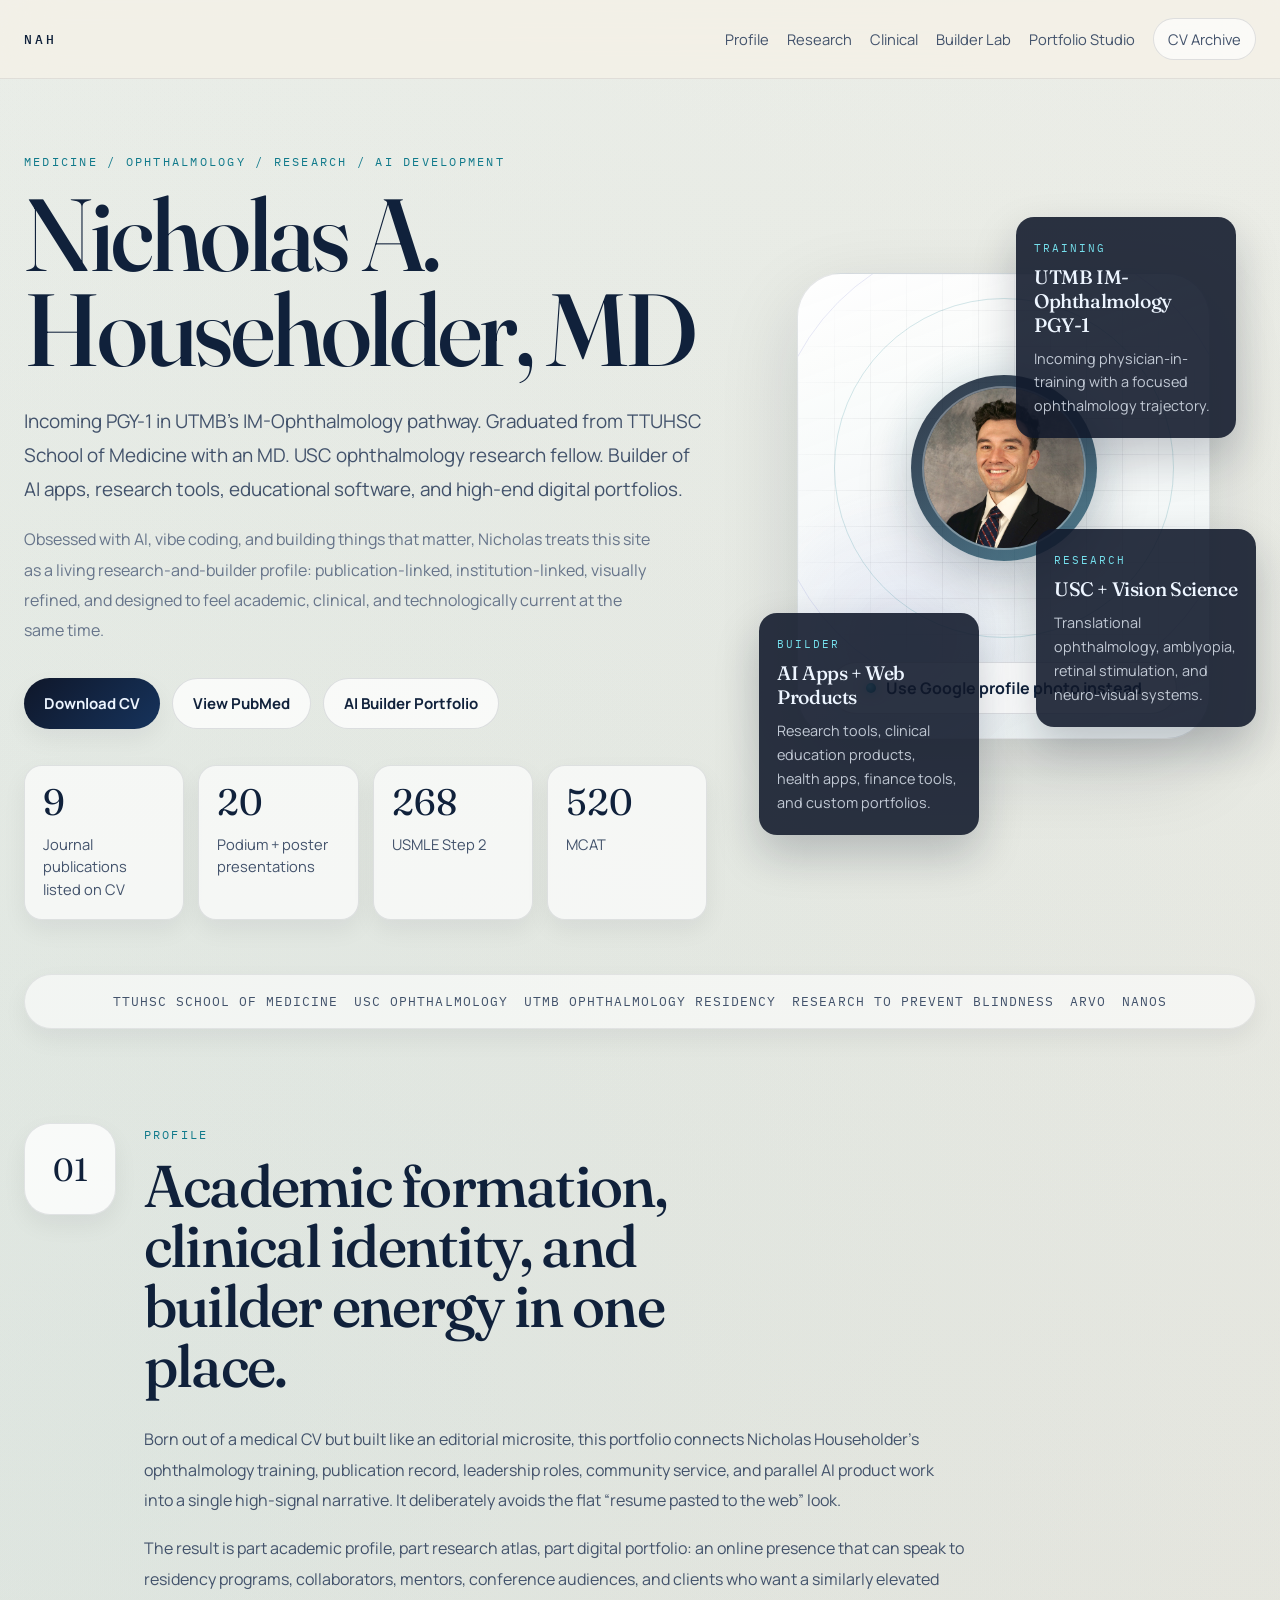
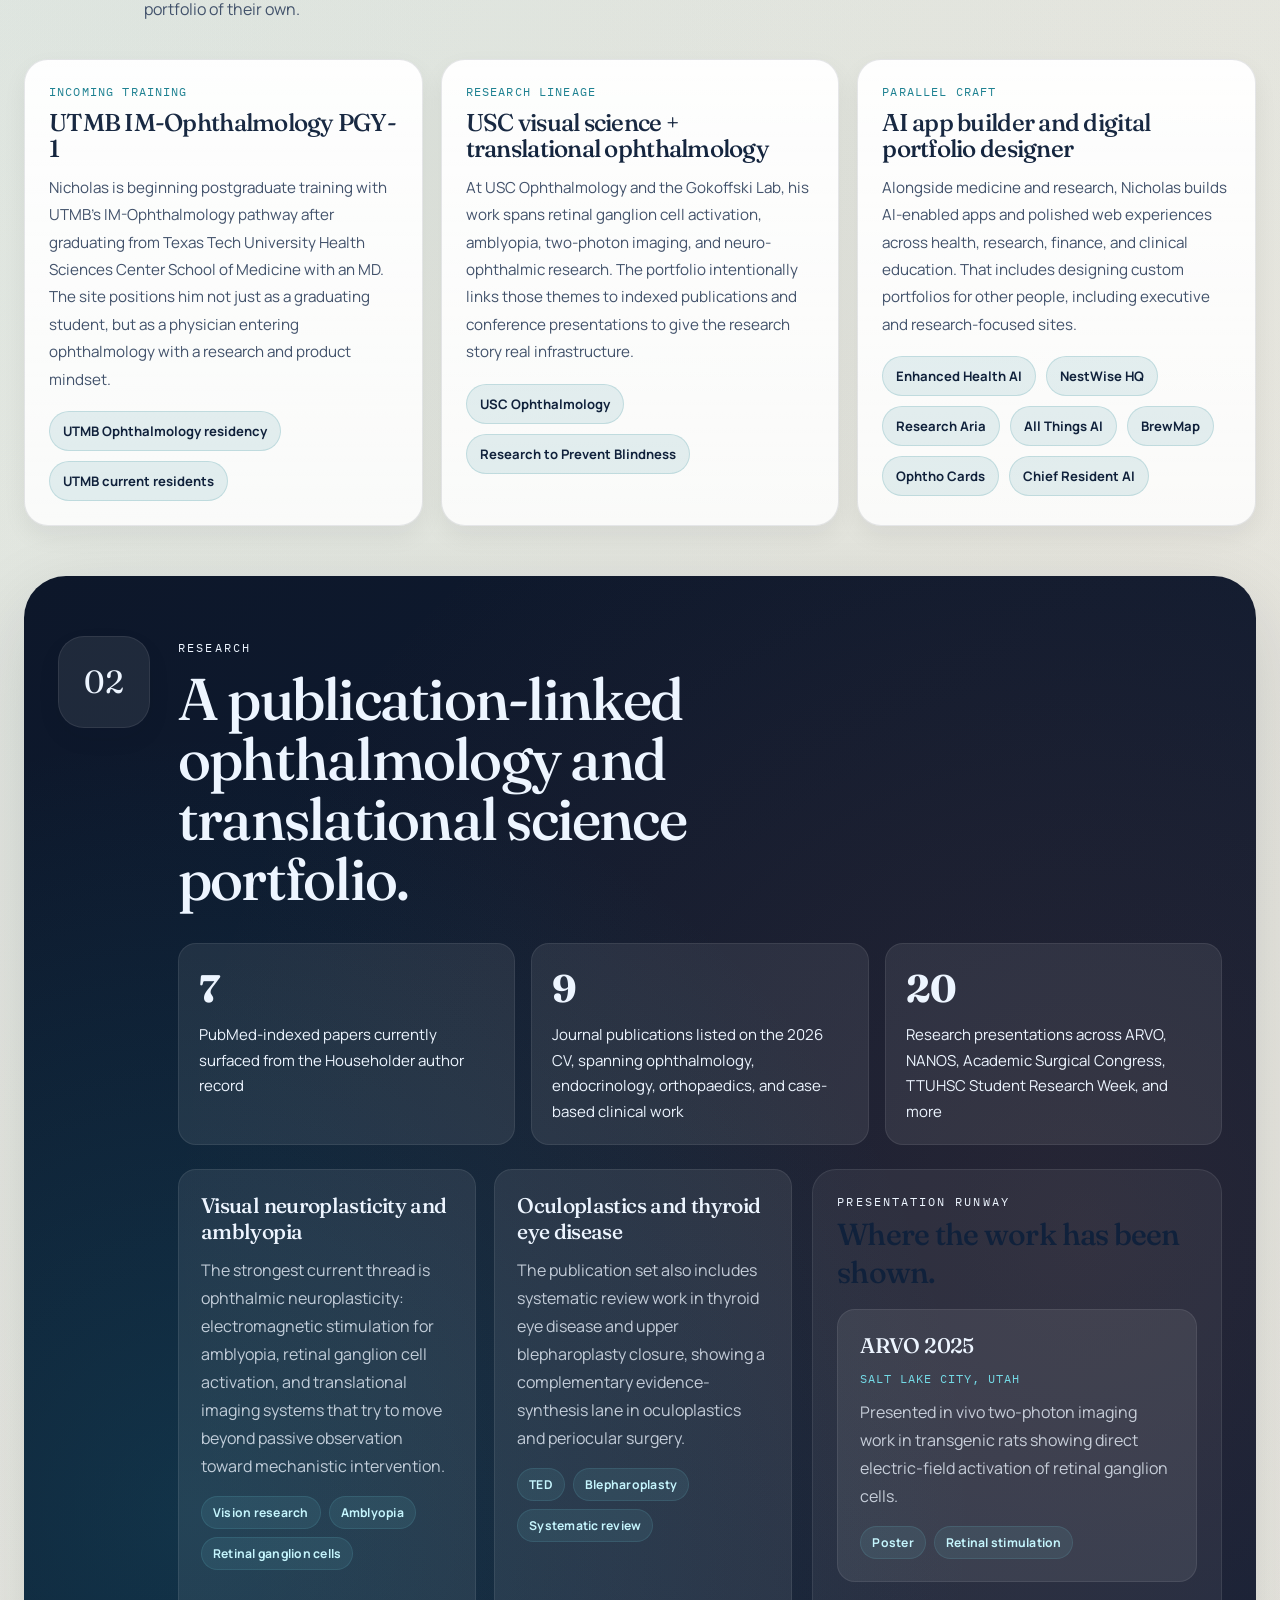
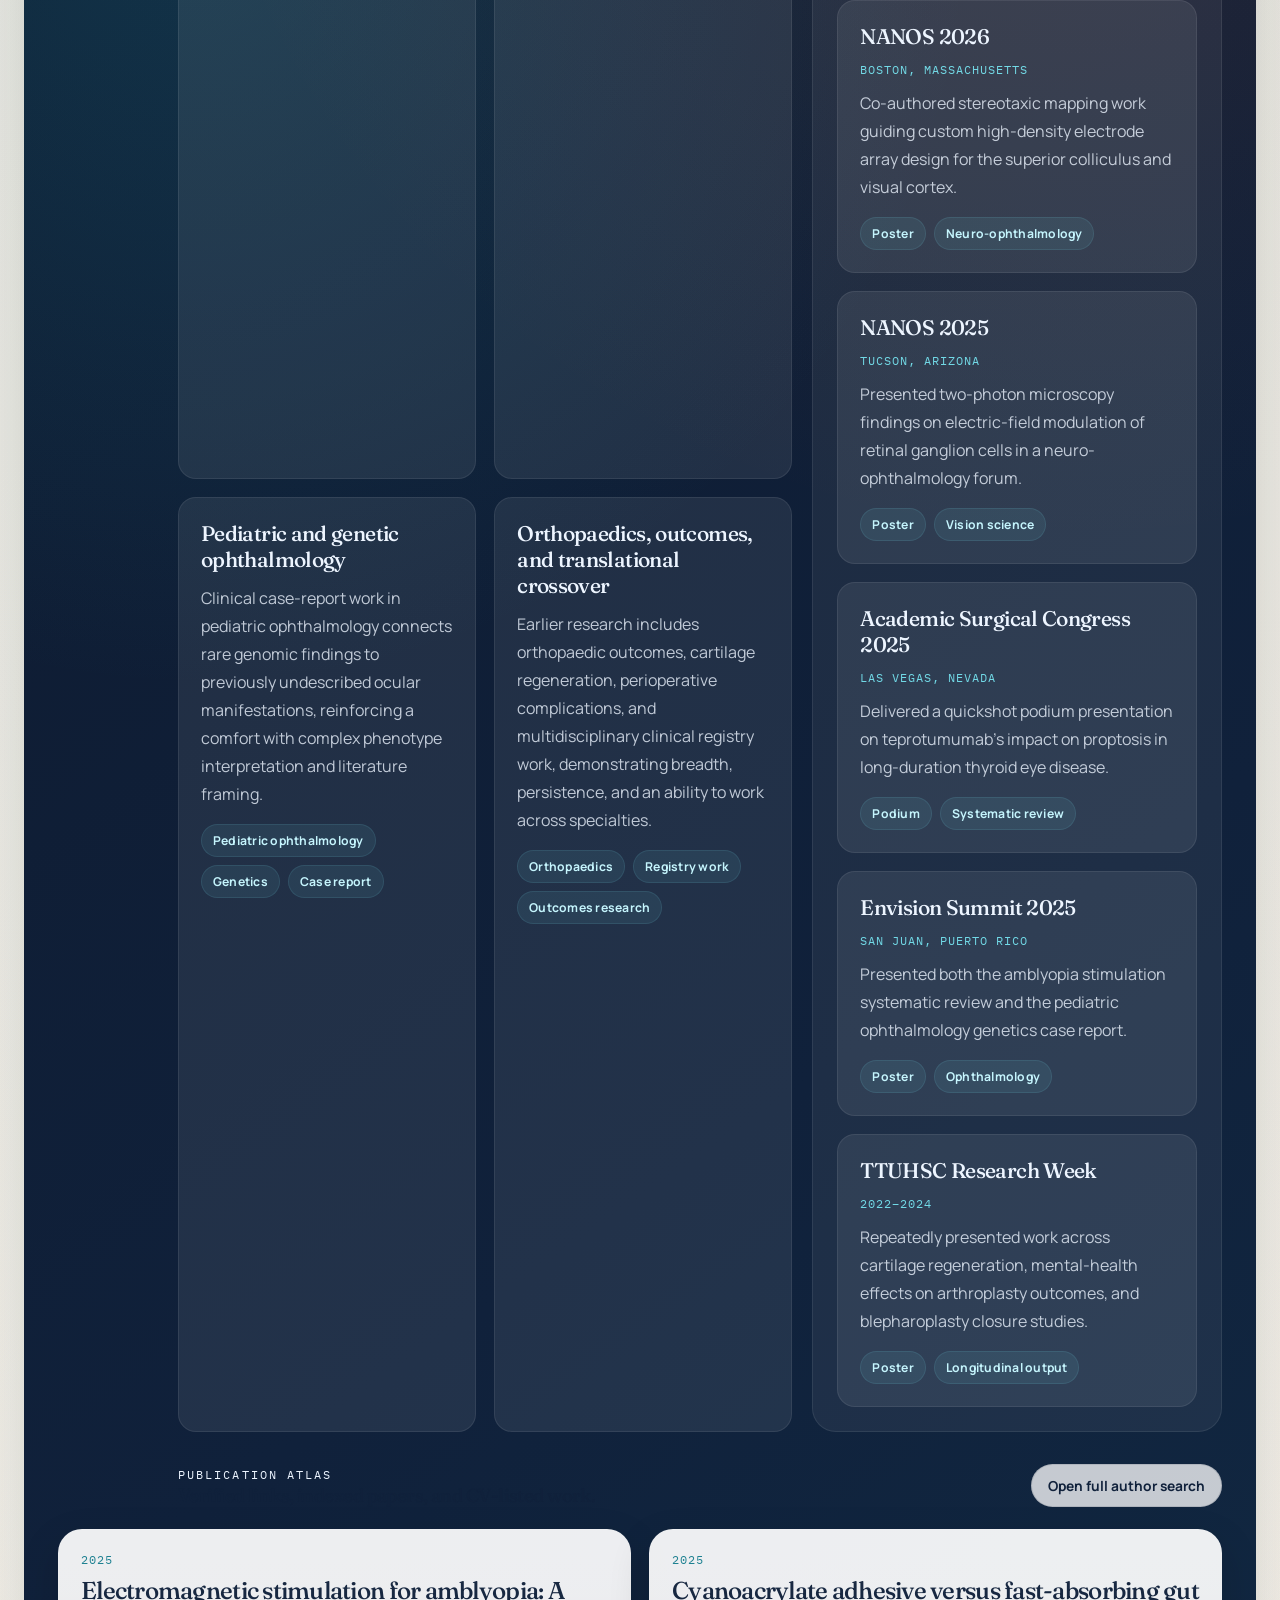
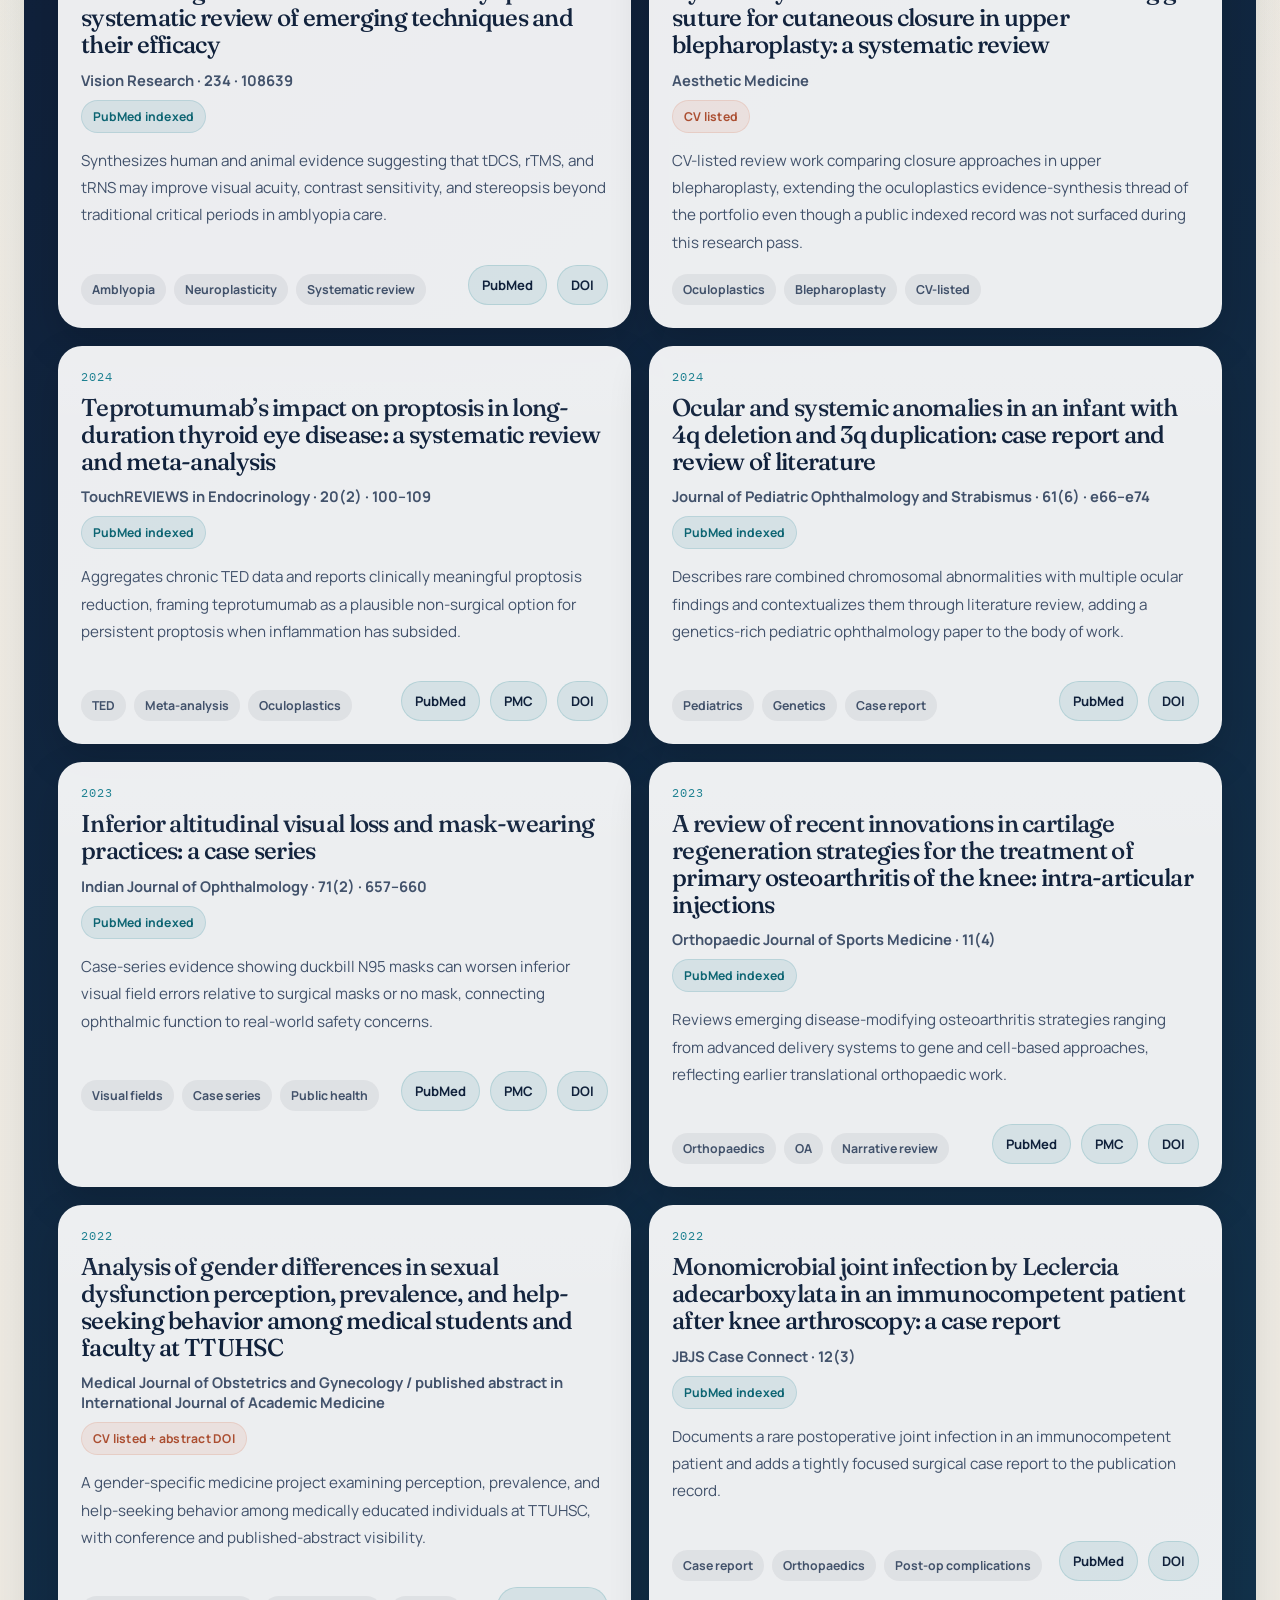
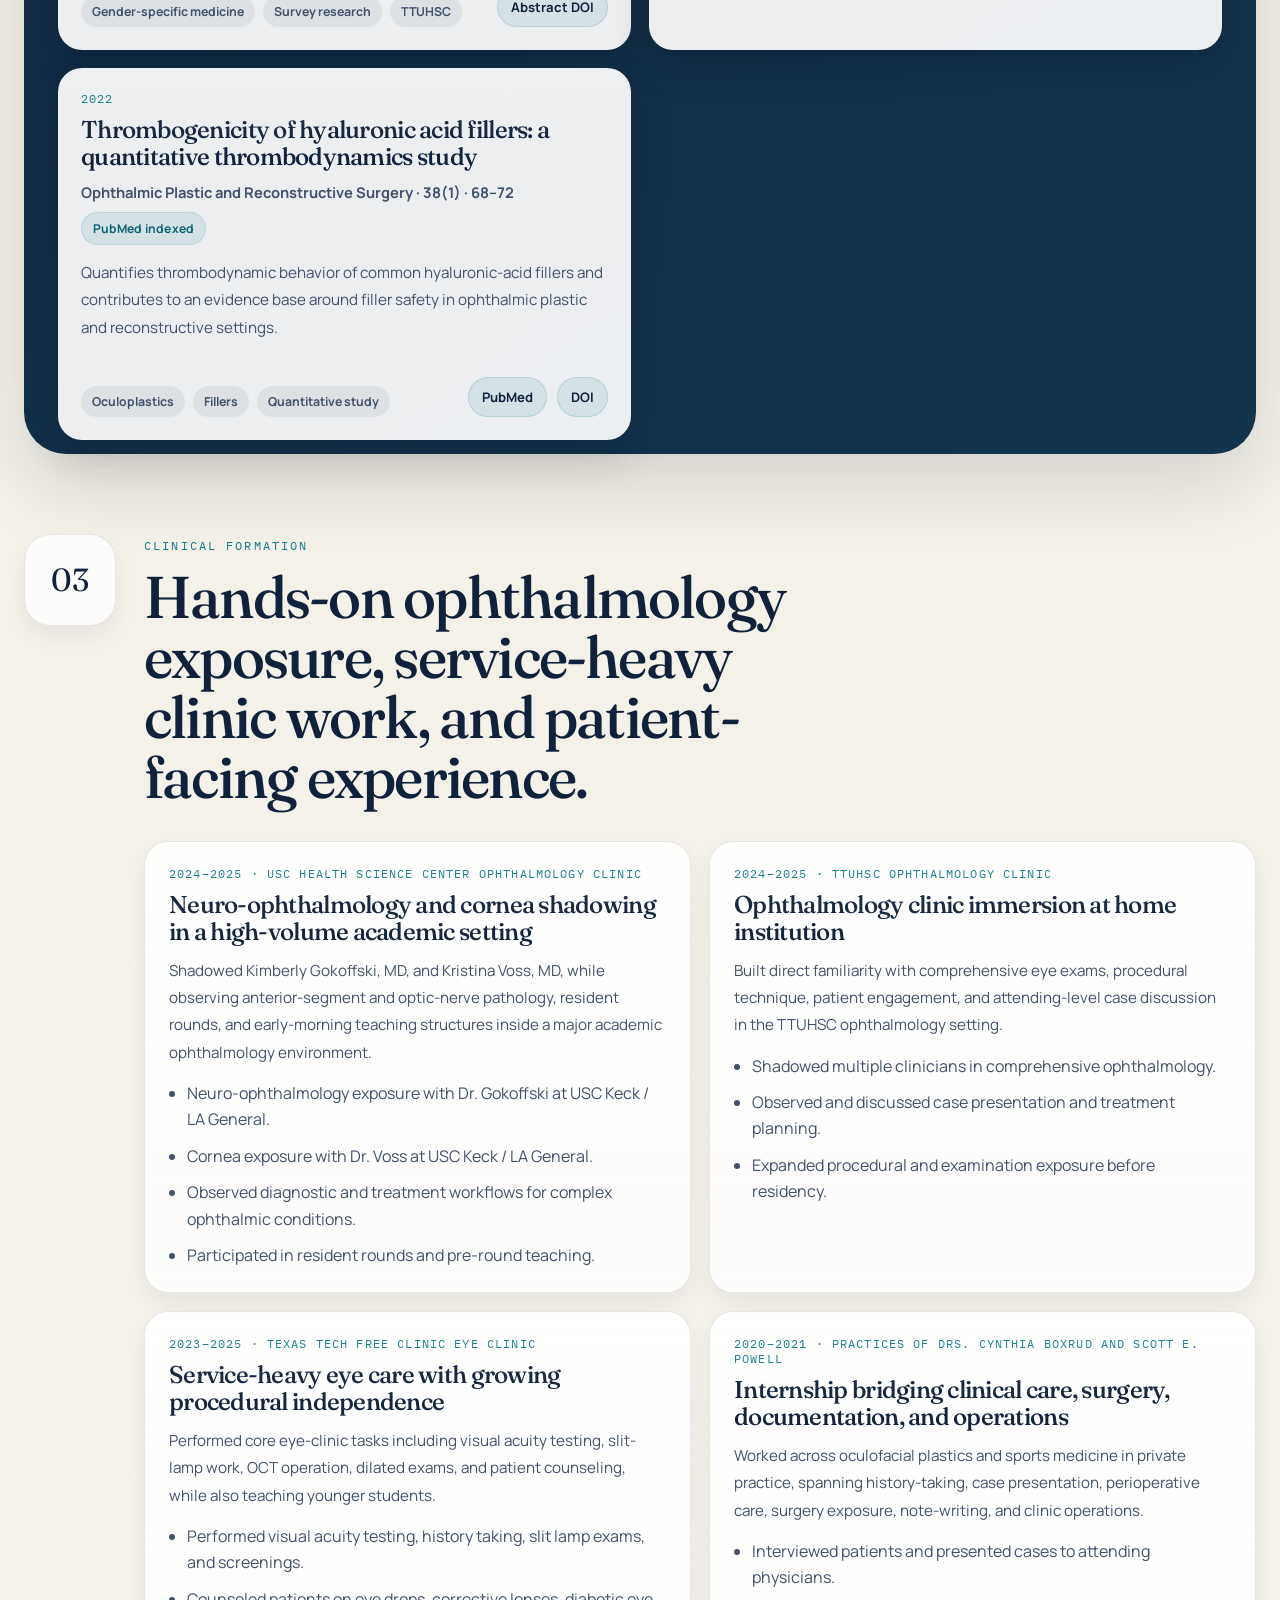
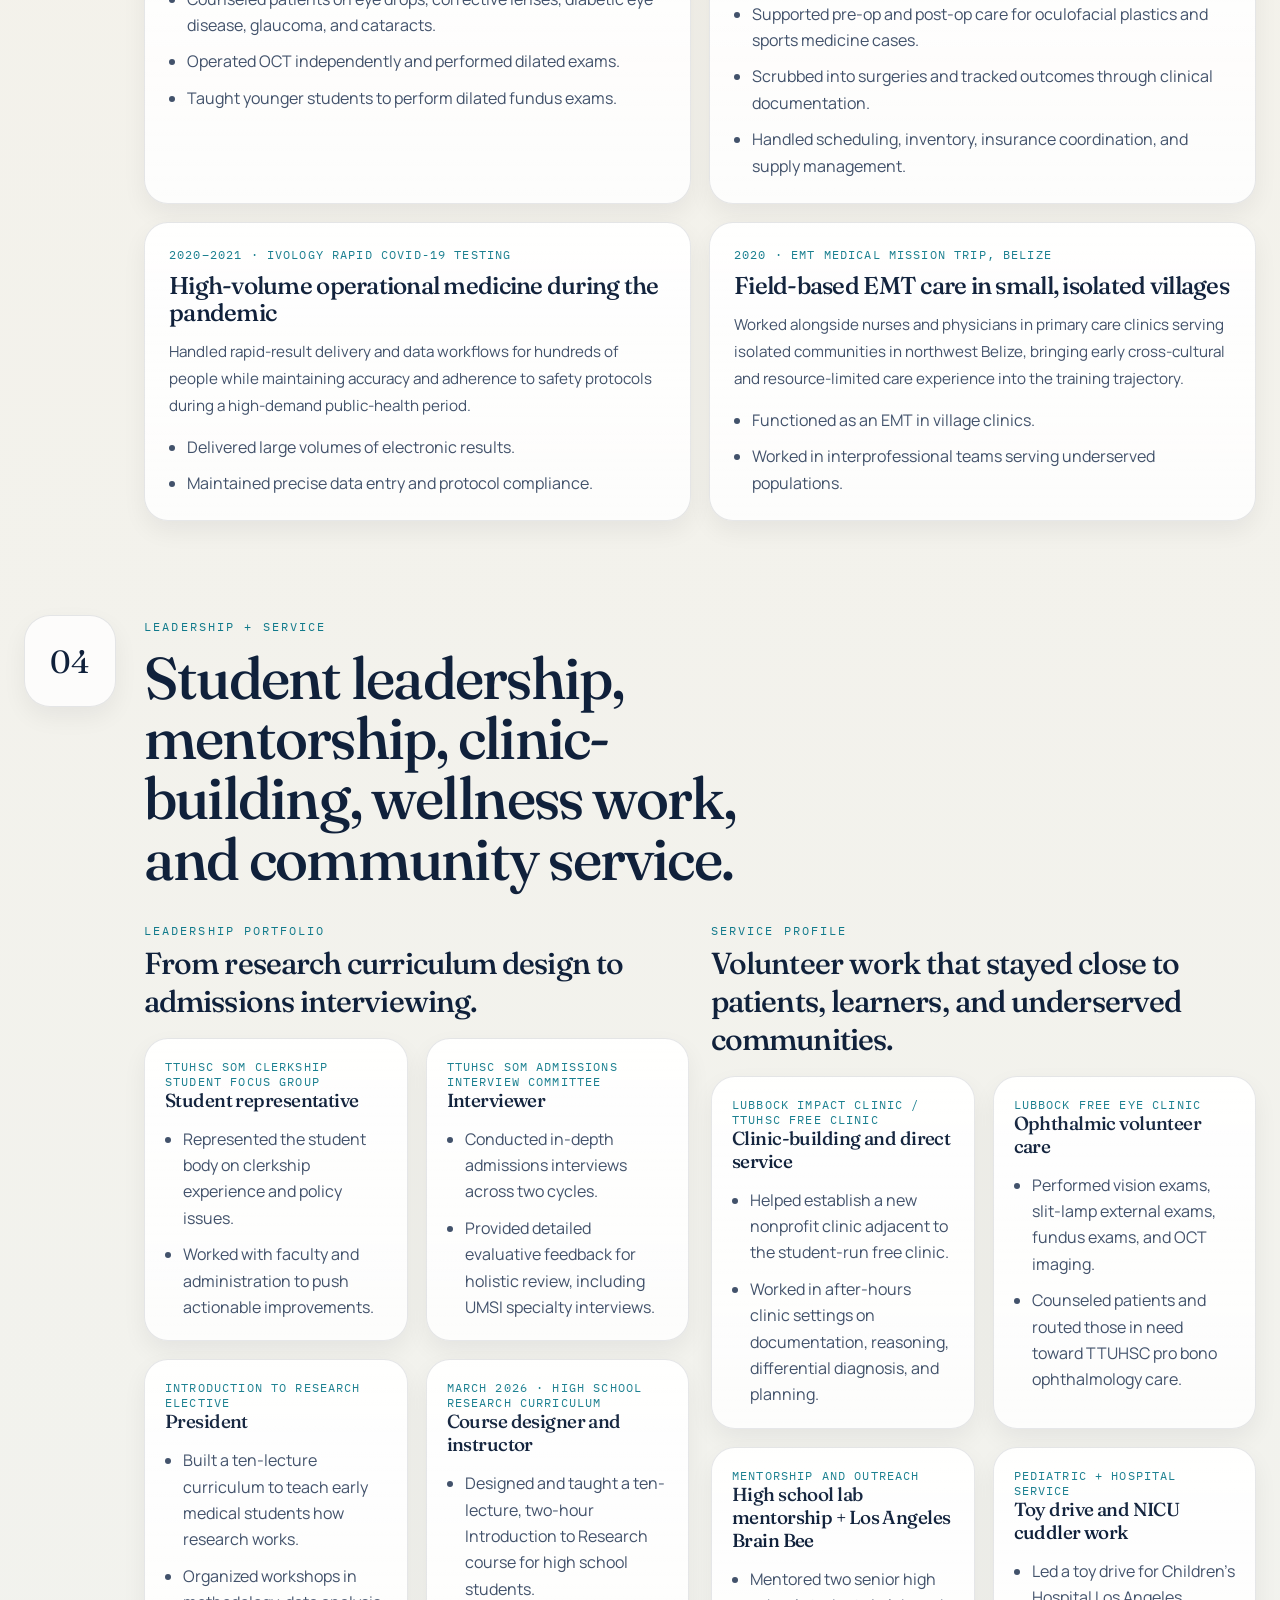
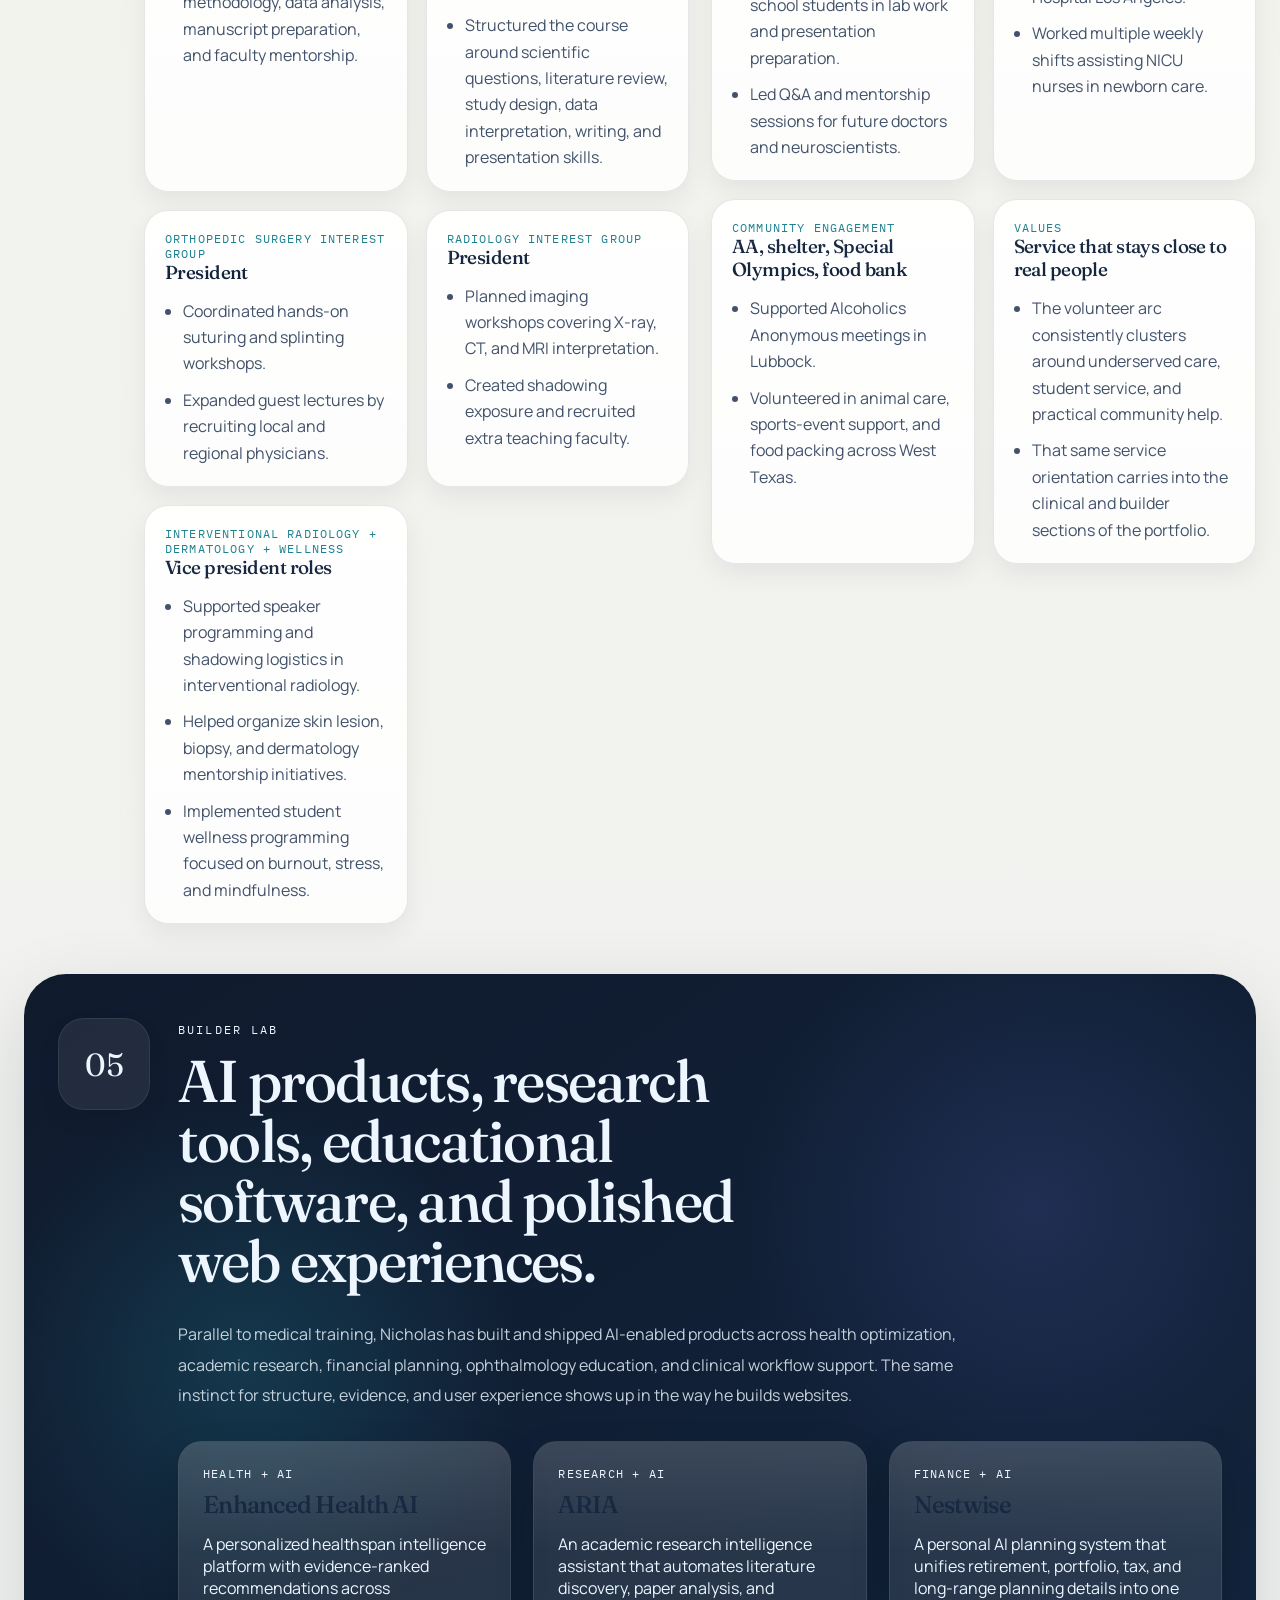
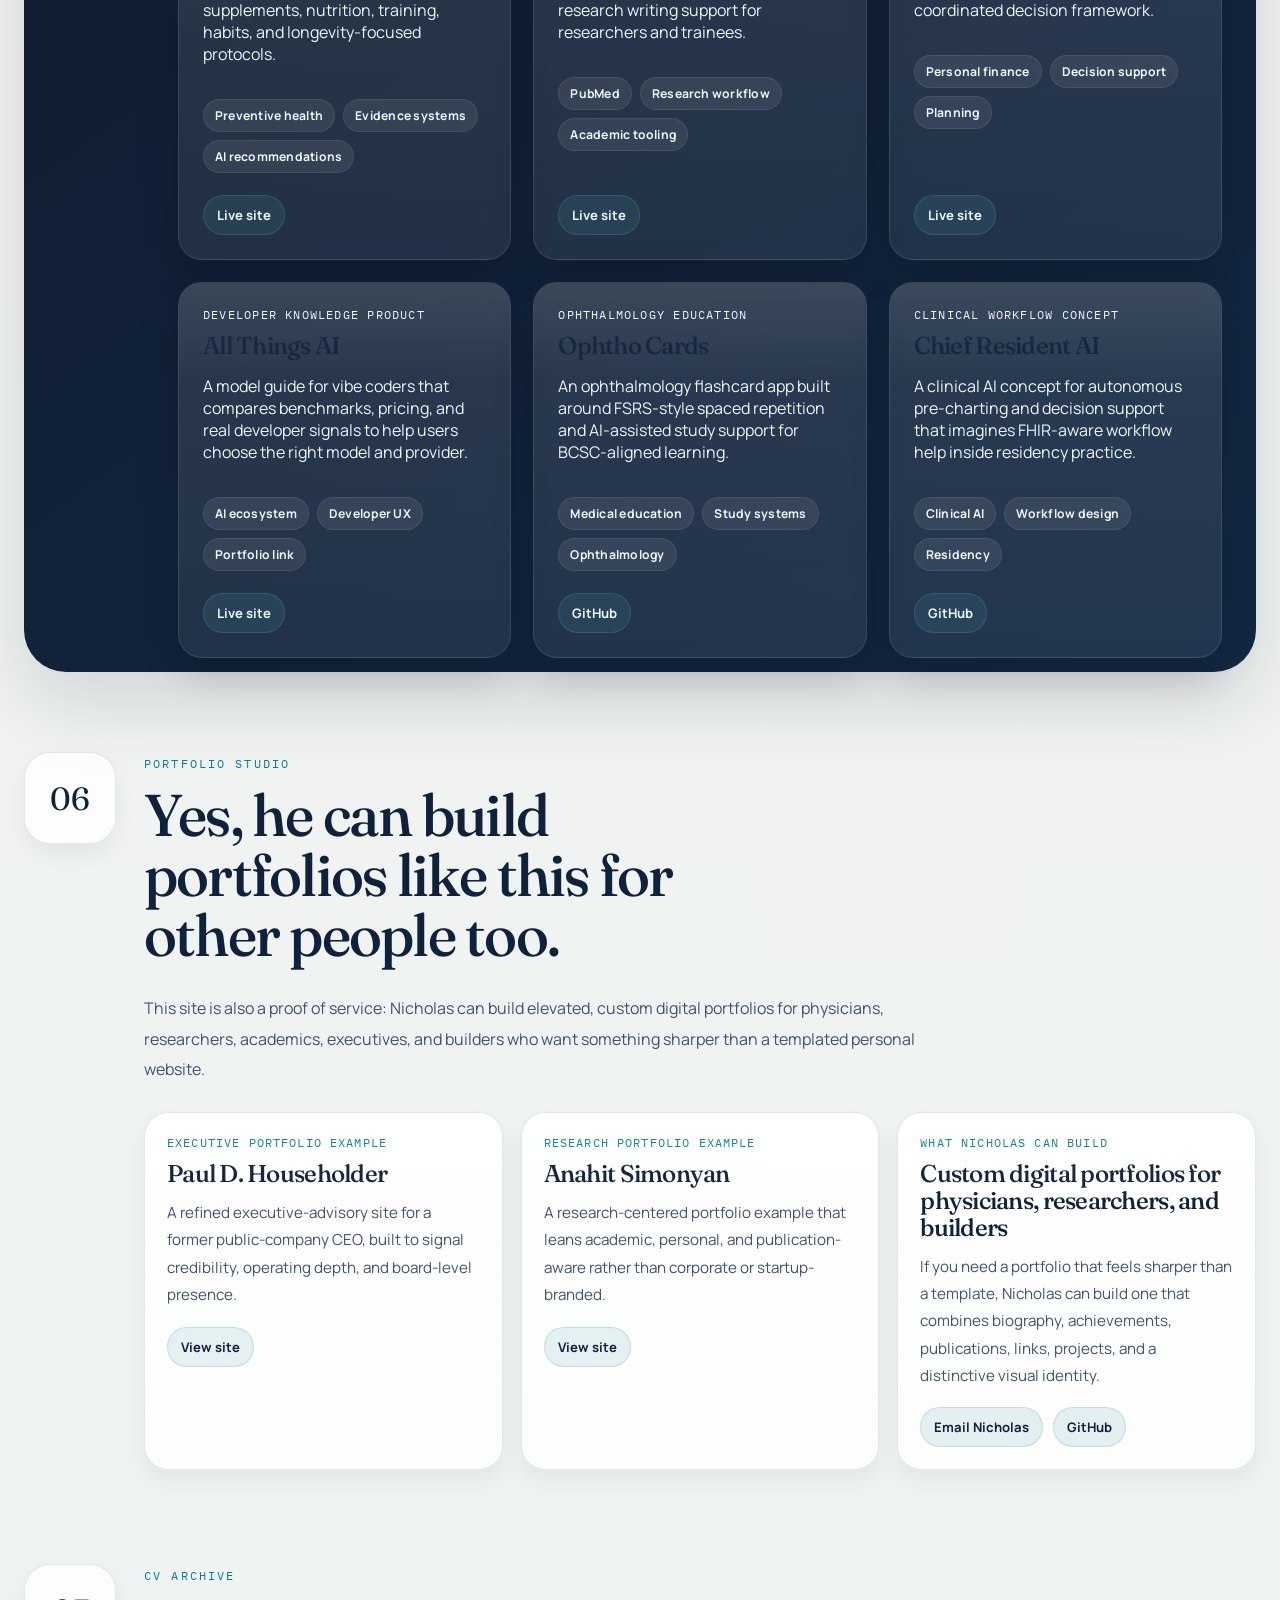
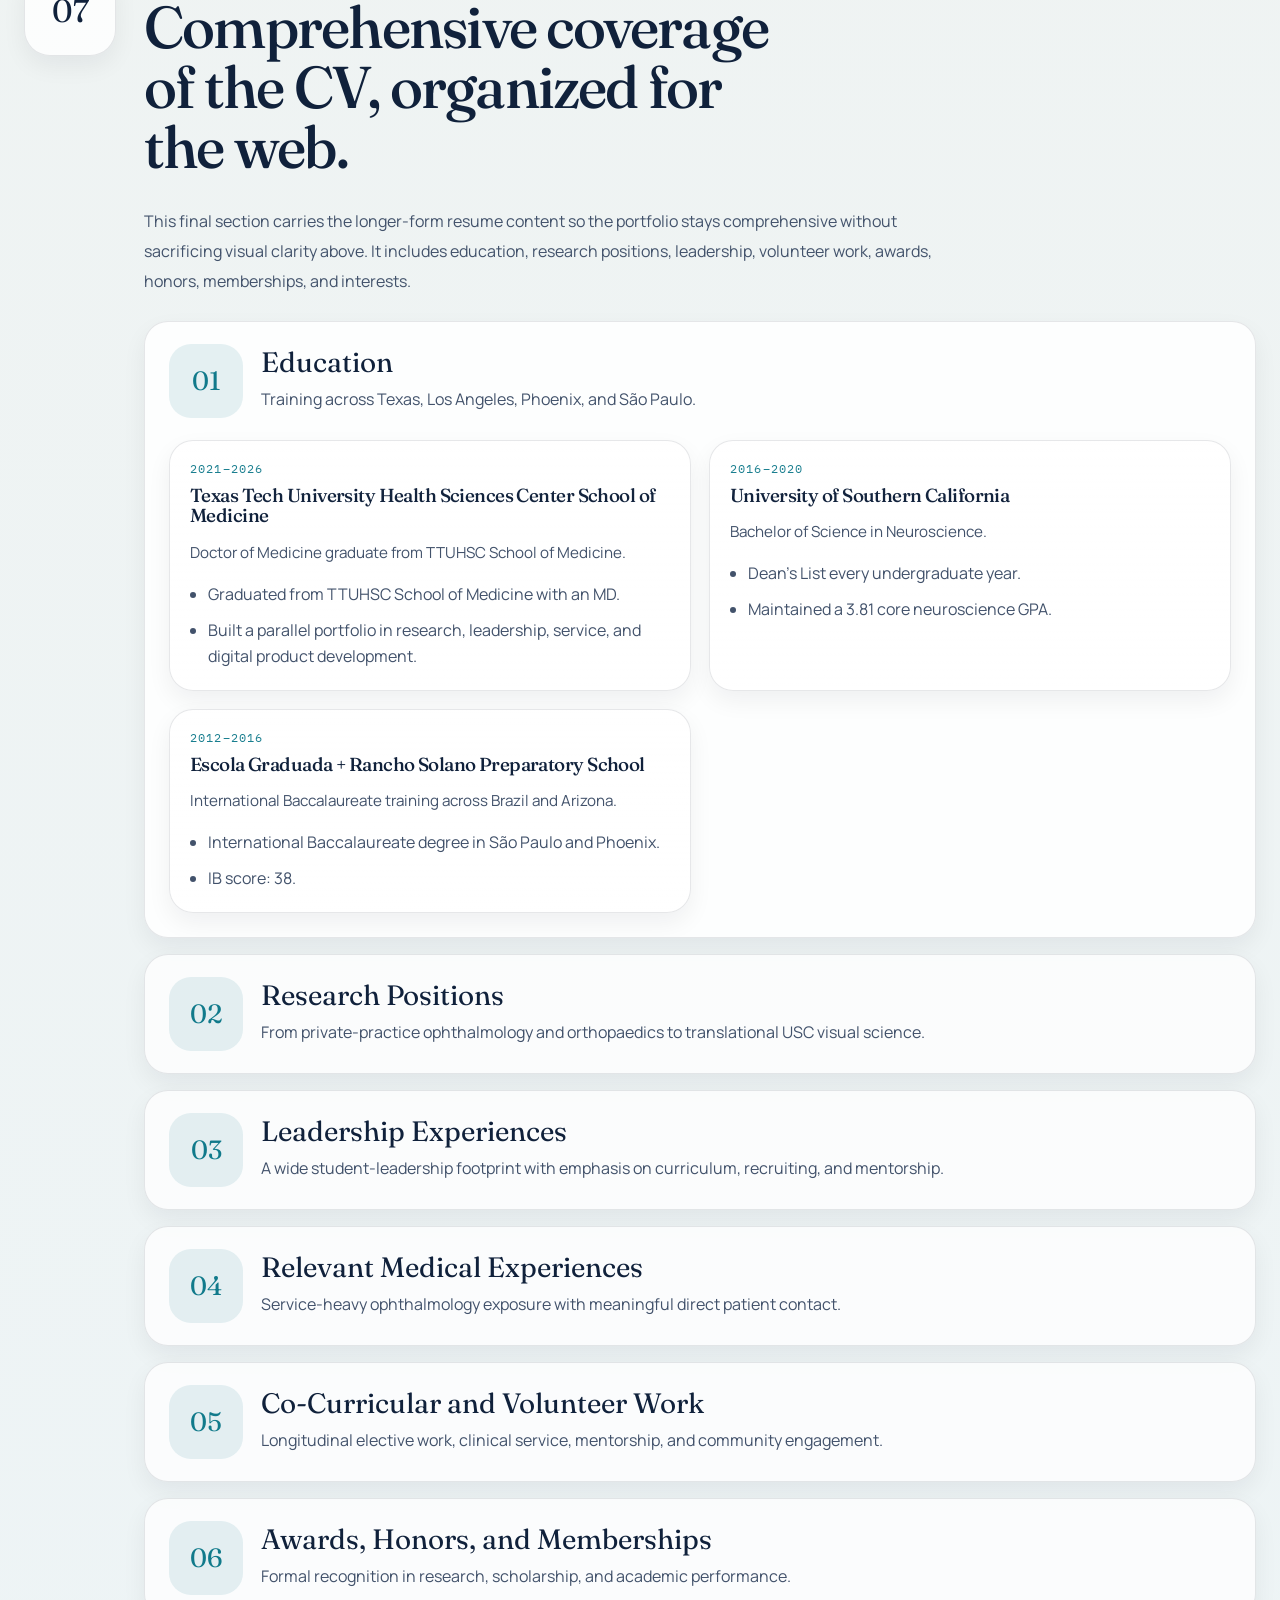
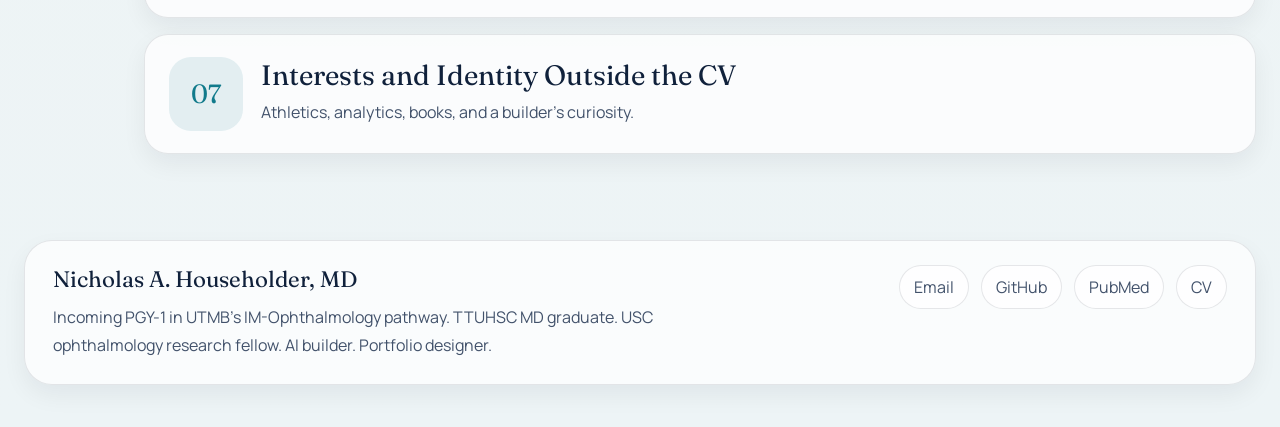
==== commit 31e8a9f8: "Add SF Match headshot to hero" ====
--- a/index.html
+++ b/index.html
@@ -108,13 +108,13 @@
                 <div class="portrait-ring portrait-ring-b"></div>
                 <div class="portrait-grid"></div>
                 <div class="avatar-stage">
-                  <div class="avatar-placeholder" id="avatarPlaceholder">NH</div>
-                  <img src="" alt="Nicholas Householder" class="hero-avatar" id="avatarImg" width="164" height="164" style="display:none;">
+                  <div class="avatar-placeholder" id="avatarPlaceholder" style="display:none;">NH</div>
+                  <img src="assets/headshot-sf-match-2025.jpg" alt="Nicholas Householder" class="hero-avatar" id="avatarImg" width="164" height="164">
                 </div>
               </div>
-              <button class="avatar-connect" id="avatarConnect" type="button" aria-label="Use Google profile photo">
+              <button class="avatar-connect" id="avatarConnect" type="button" aria-label="Use Google profile photo instead">
                 <span class="avatar-connect-dot"></span>
-                <span>Use Google profile photo</span>
+                <span>Use Google profile photo instead</span>
               </button>
             </div>
 
--- a/styles.css
+++ b/styles.css
@@ -481,24 +481,31 @@
 .chapter-light,
 .chapter-tint,
 .chapter-archive,
+.chapter-dark,
 .builder-section {
   position: relative;
 }
 
 .chapter-dark {
   padding: 110px 0 0;
+}
+
+.chapter-dark,
+.builder-section {
+  padding-left: clamp(22px, 3vw, 34px);
+  padding-right: clamp(22px, 3vw, 34px);
 }
 
 .chapter-dark::before,
 .builder-section::before {
   content: "";
   position: absolute;
-  inset: 50px calc((100vw - var(--site-width)) / 2) -14px;
   border-radius: 42px;
   z-index: -1;
 }
 
 .chapter-dark::before {
+  inset: 50px 0 -14px;
   background:
     radial-gradient(circle at 14% 20%, rgba(35, 162, 181, 0.18), transparent 20%),
     radial-gradient(circle at 86% 14%, rgba(215, 107, 71, 0.12), transparent 22%),
@@ -507,6 +514,7 @@
 }
 
 .builder-section::before {
+  inset: 50px 0 -14px;
   background:
     radial-gradient(circle at 18% 30%, rgba(35, 162, 181, 0.2), transparent 20%),
     radial-gradient(circle at 82% 18%, rgba(91, 102, 198, 0.2), transparent 20%),
@@ -764,6 +772,10 @@
   gap: 20px;
 }
 
+.research-layout > * {
+  min-width: 0;
+}
+
 .theme-grid {
   grid-template-columns: repeat(2, minmax(0, 1fr));
 }
@@ -988,12 +1000,17 @@
 .builder-grid {
   margin-top: 30px;
   grid-template-columns: repeat(3, minmax(0, 1fr));
+  gap: 22px;
+  align-items: stretch;
 }
 
 .project-card {
-  padding: 22px;
-  background: rgba(255, 255, 255, 0.08);
-  border: 1px solid rgba(255, 255, 255, 0.08);
+  display: flex;
+  flex-direction: column;
+  height: 100%;
+  padding: 24px;
+  background: linear-gradient(180deg, rgba(255, 255, 255, 0.11), rgba(255, 255, 255, 0.07));
+  border: 1px solid rgba(255, 255, 255, 0.1);
   box-shadow: 0 18px 40px rgba(0, 0, 0, 0.16);
 }
 
@@ -1009,10 +1026,19 @@
   color: rgba(237, 245, 255, 0.78);
 }
 
+.project-tags {
+  margin-top: 18px;
+}
+
 .project-actions a {
   color: var(--text-inverse);
   background: rgba(125, 243, 255, 0.08);
   border-color: rgba(125, 243, 255, 0.12);
+}
+
+.project-actions {
+  margin-top: auto;
+  padding-top: 22px;
 }
 
 .project-tags span {
@@ -1246,6 +1272,11 @@
     margin-left: 0;
   }
 
+  .research-layout,
+  .dual-grid {
+    grid-template-columns: 1fr;
+  }
+
   .section-head,
   .archive-group summary {
     grid-template-columns: 1fr;
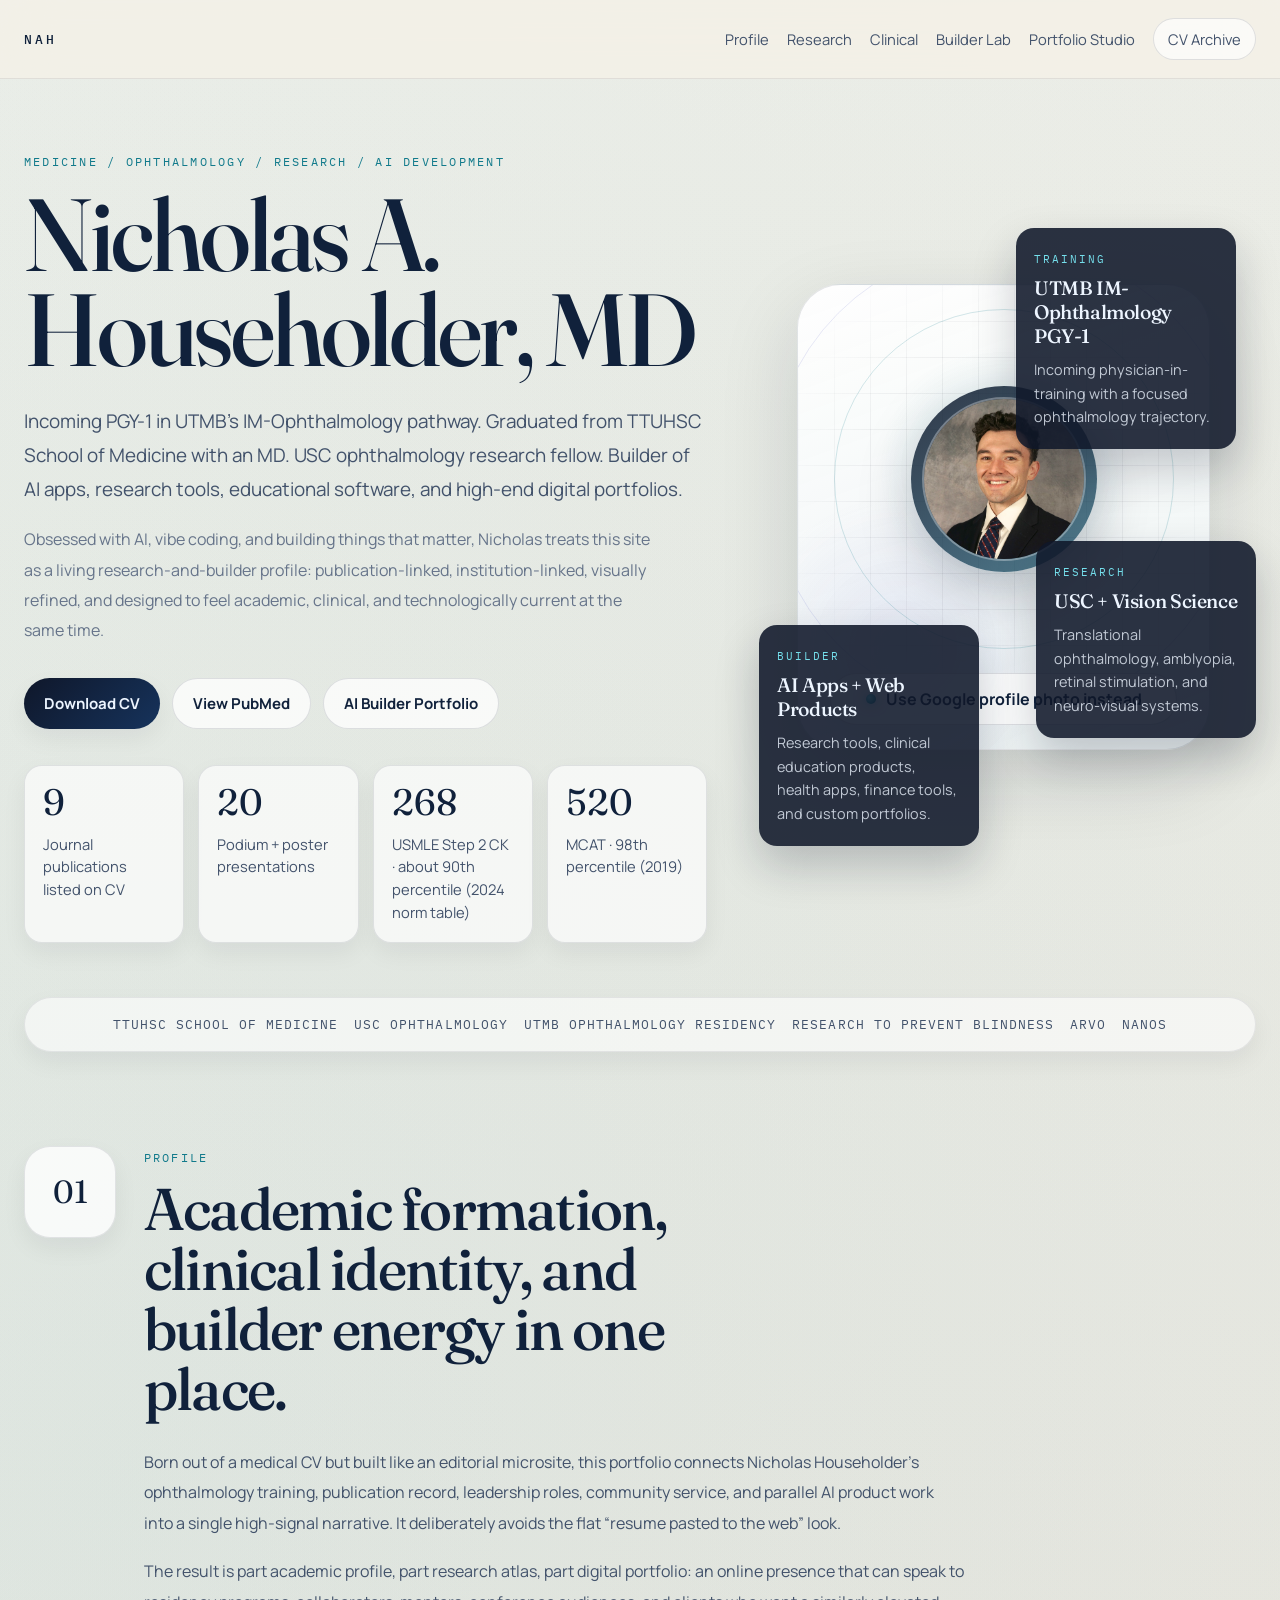
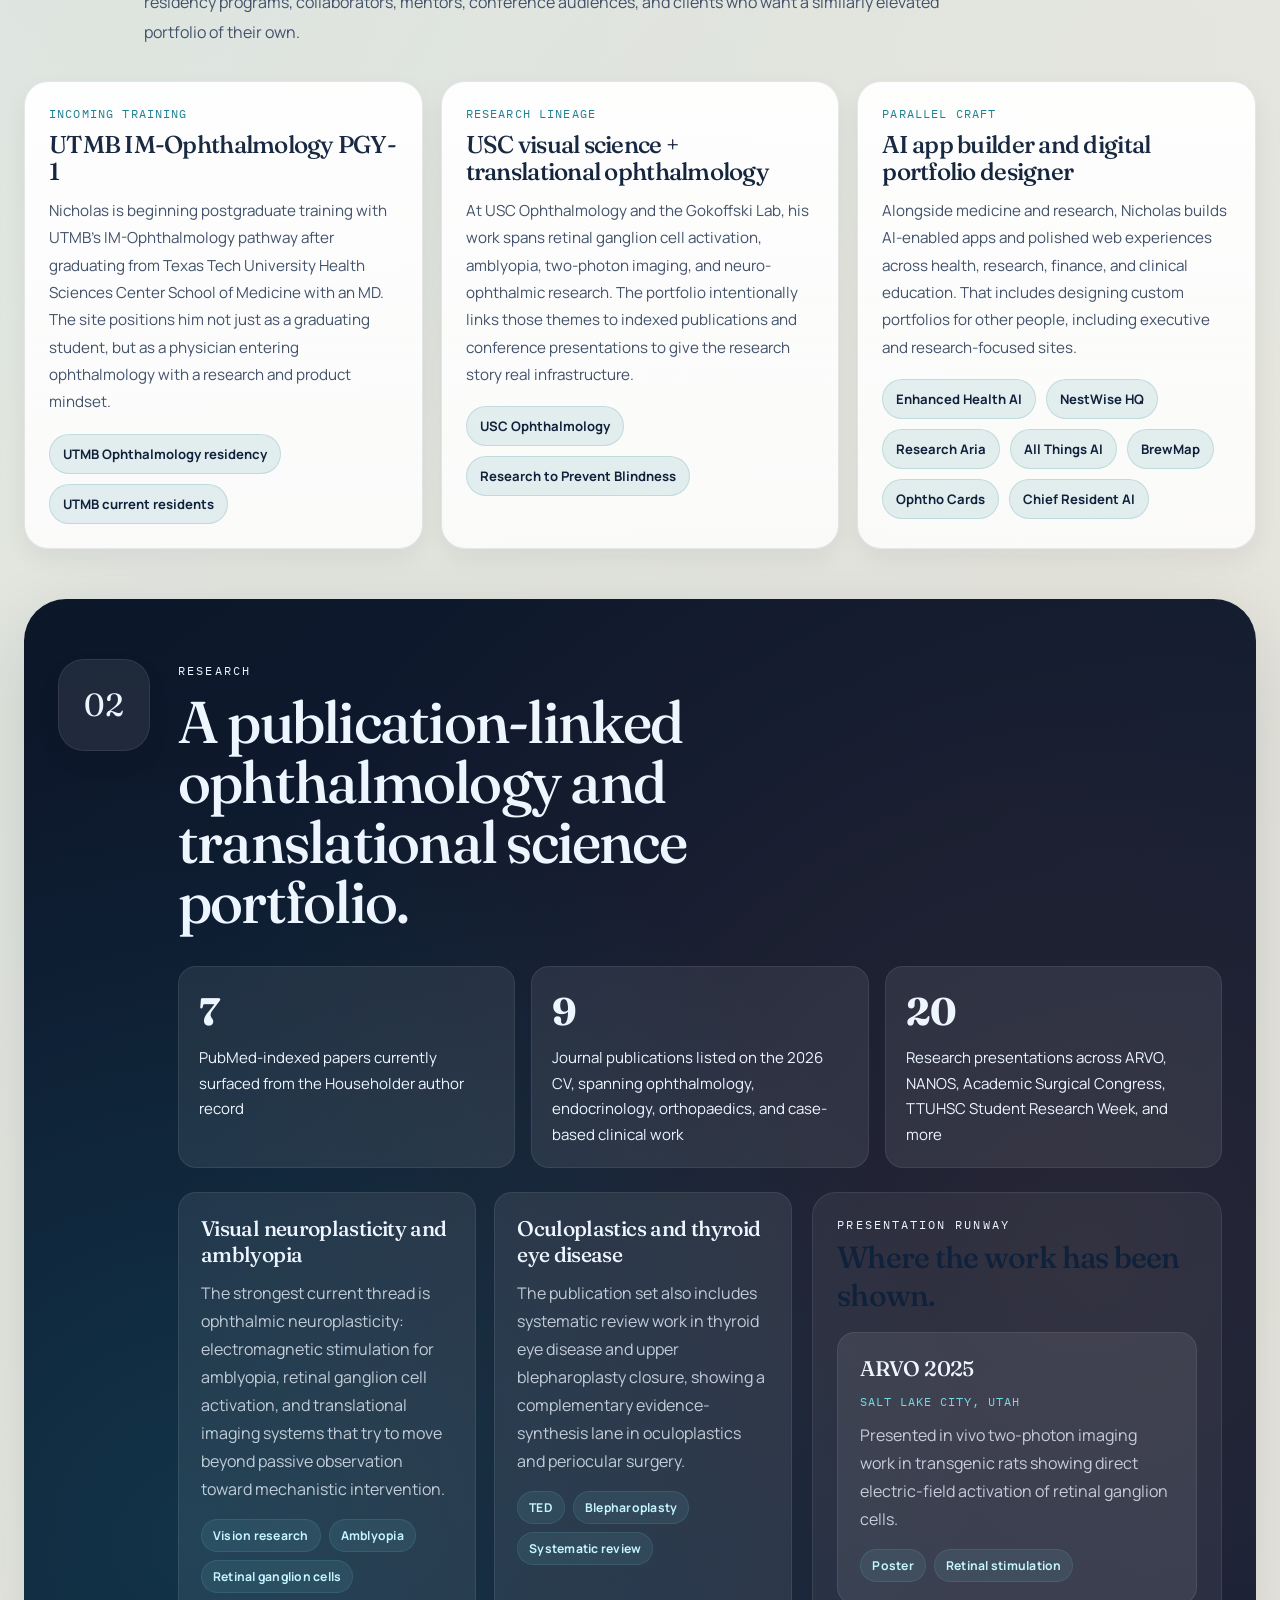
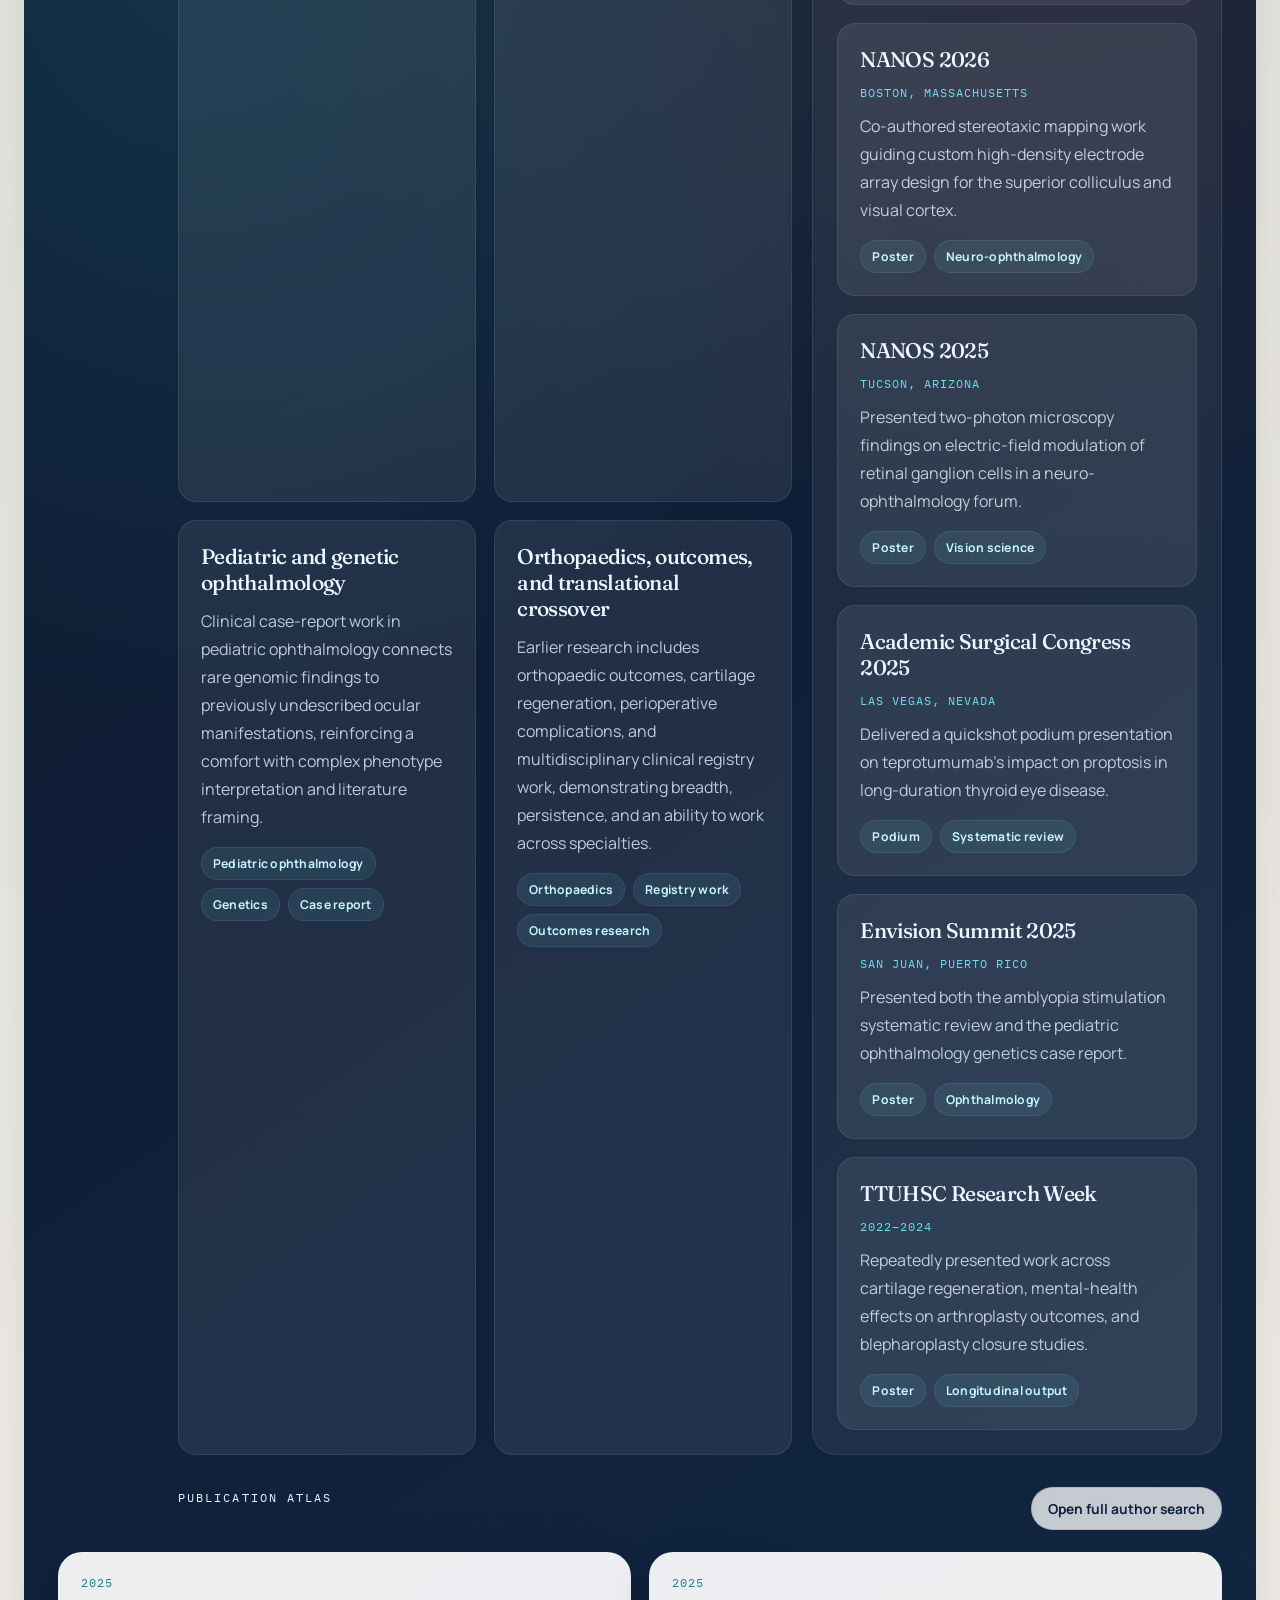
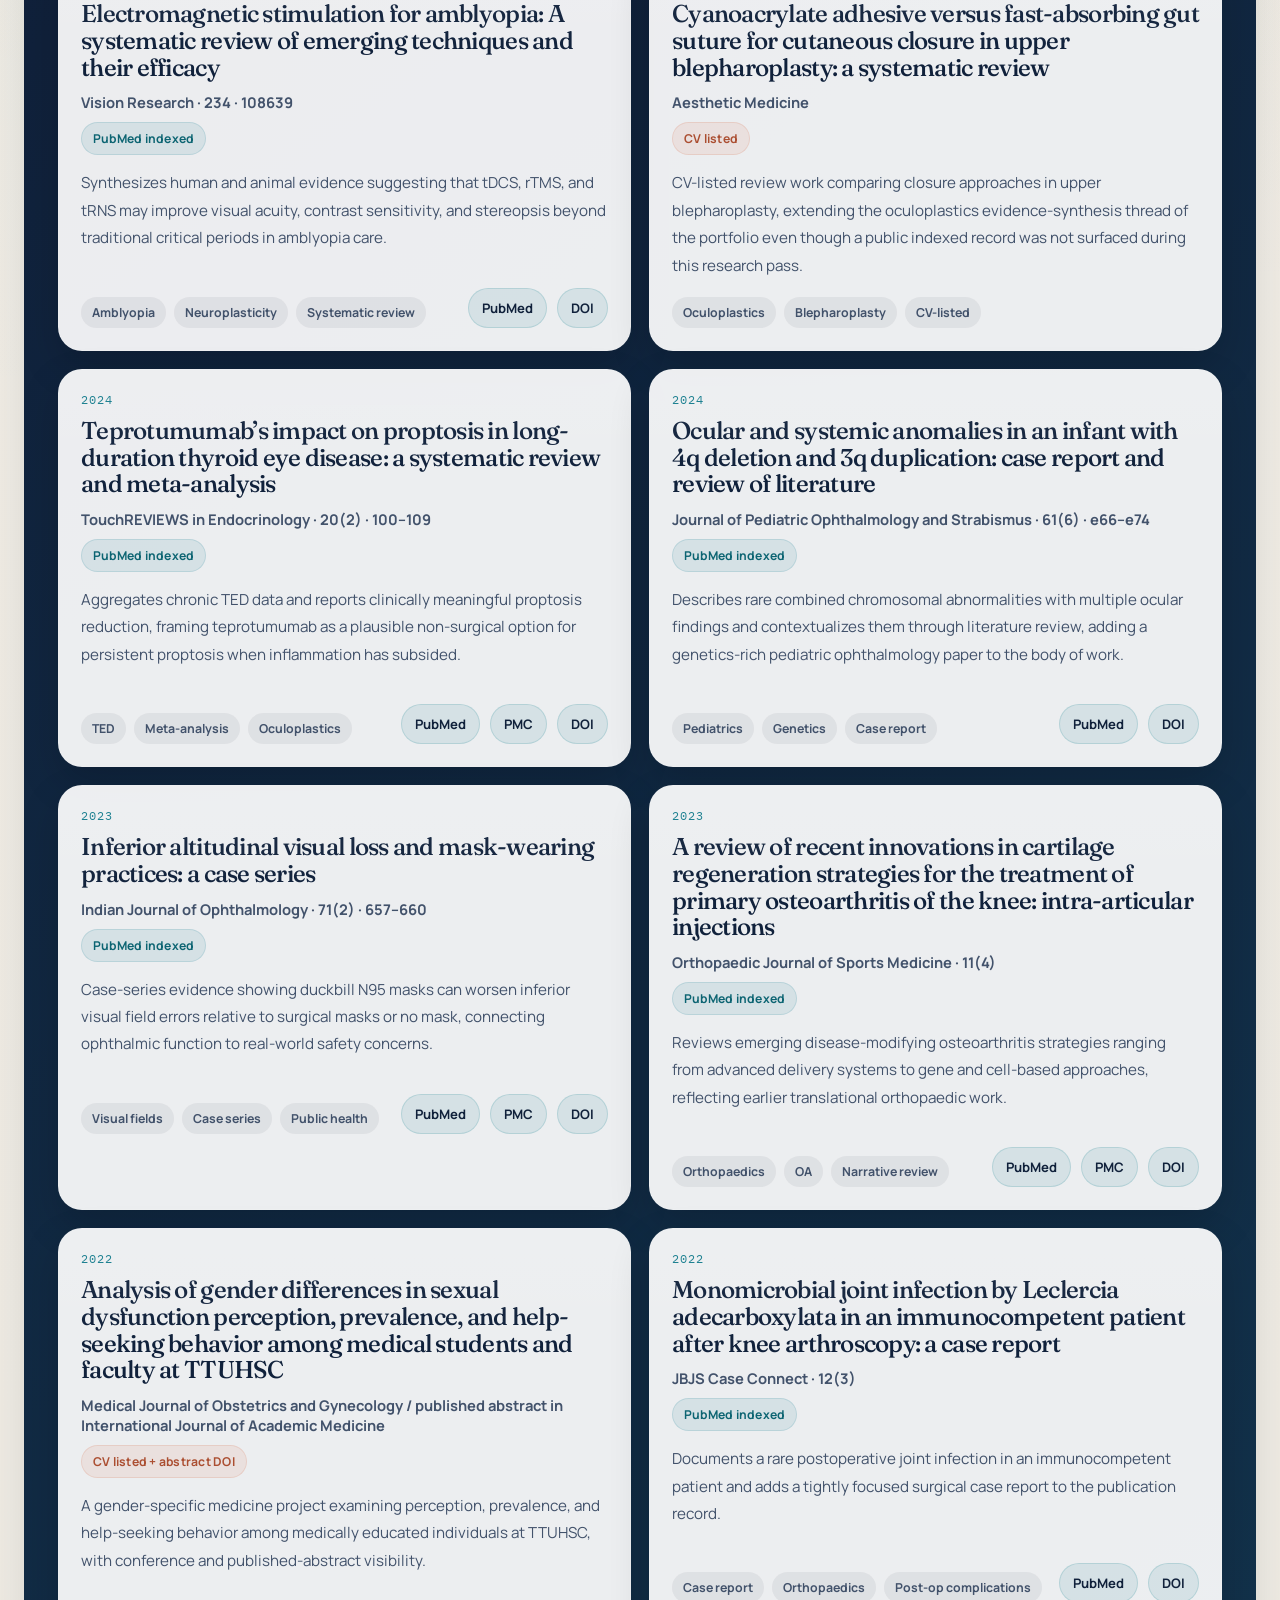
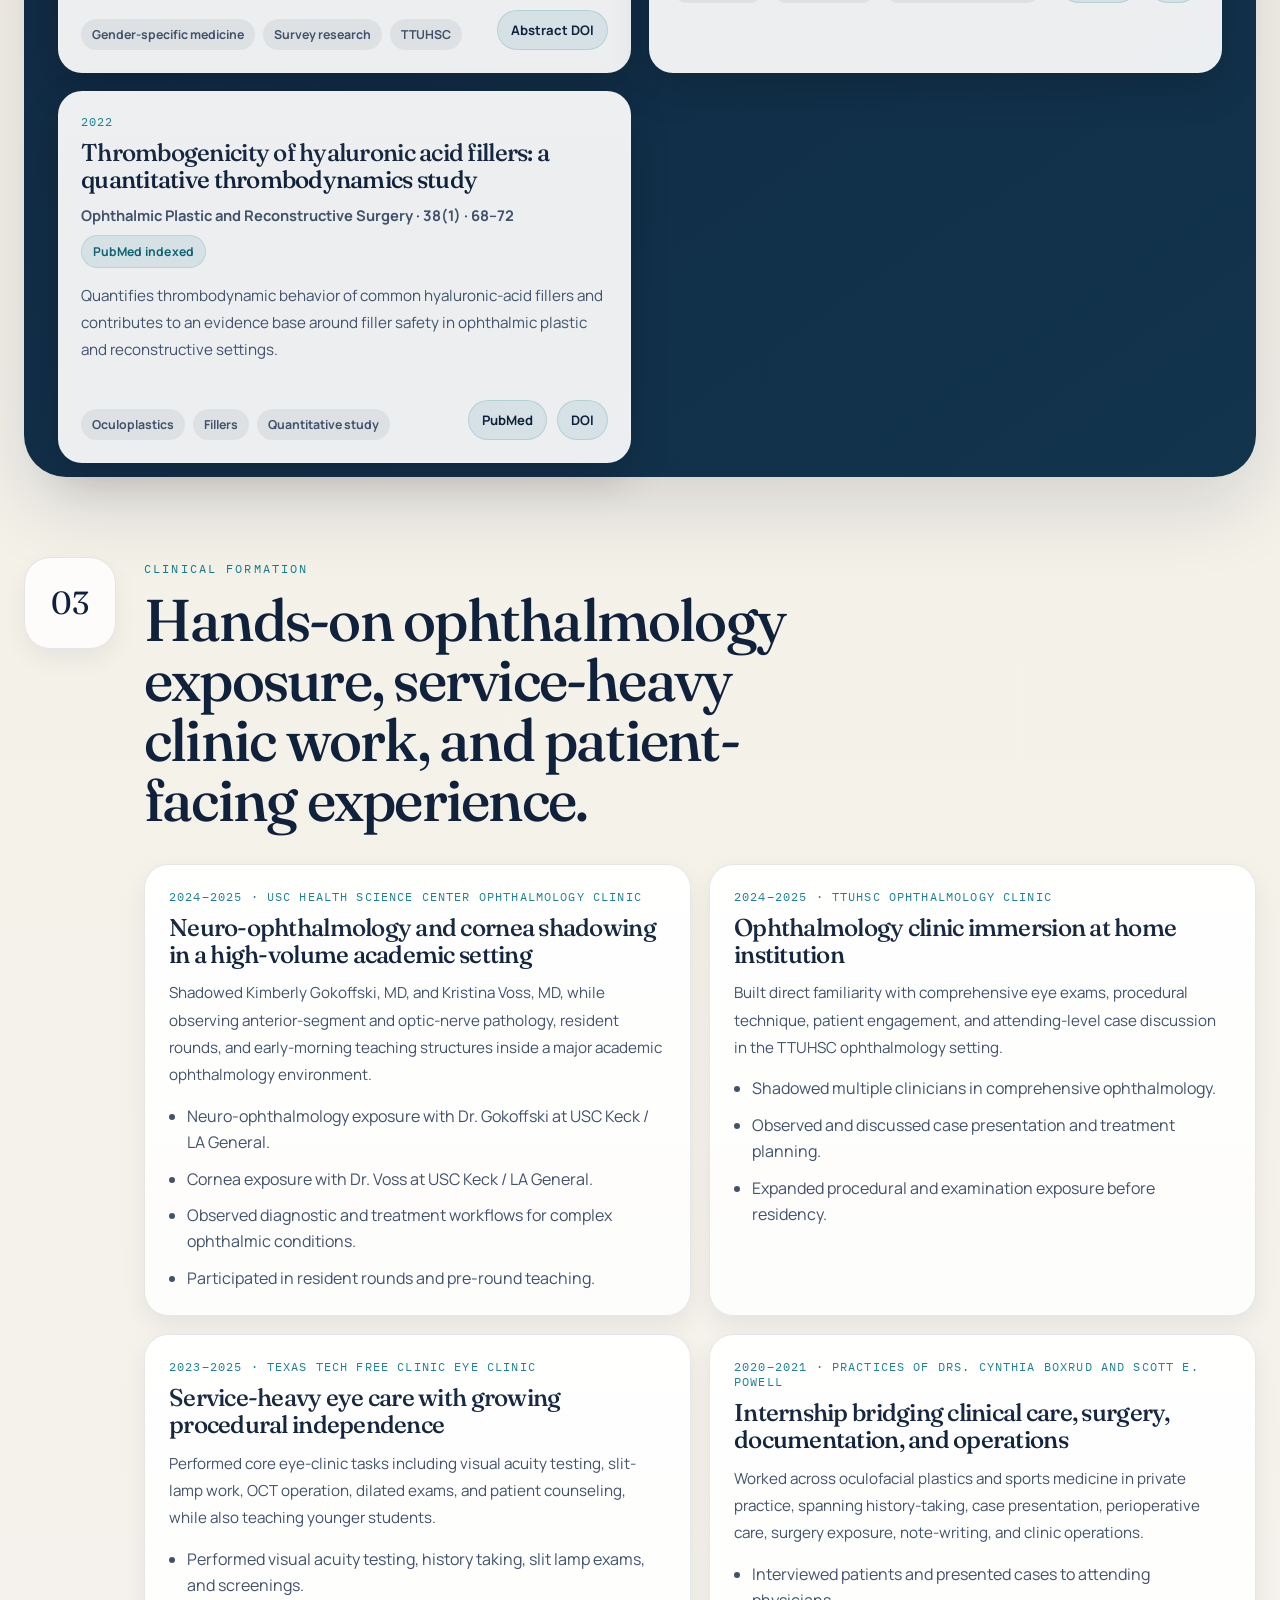
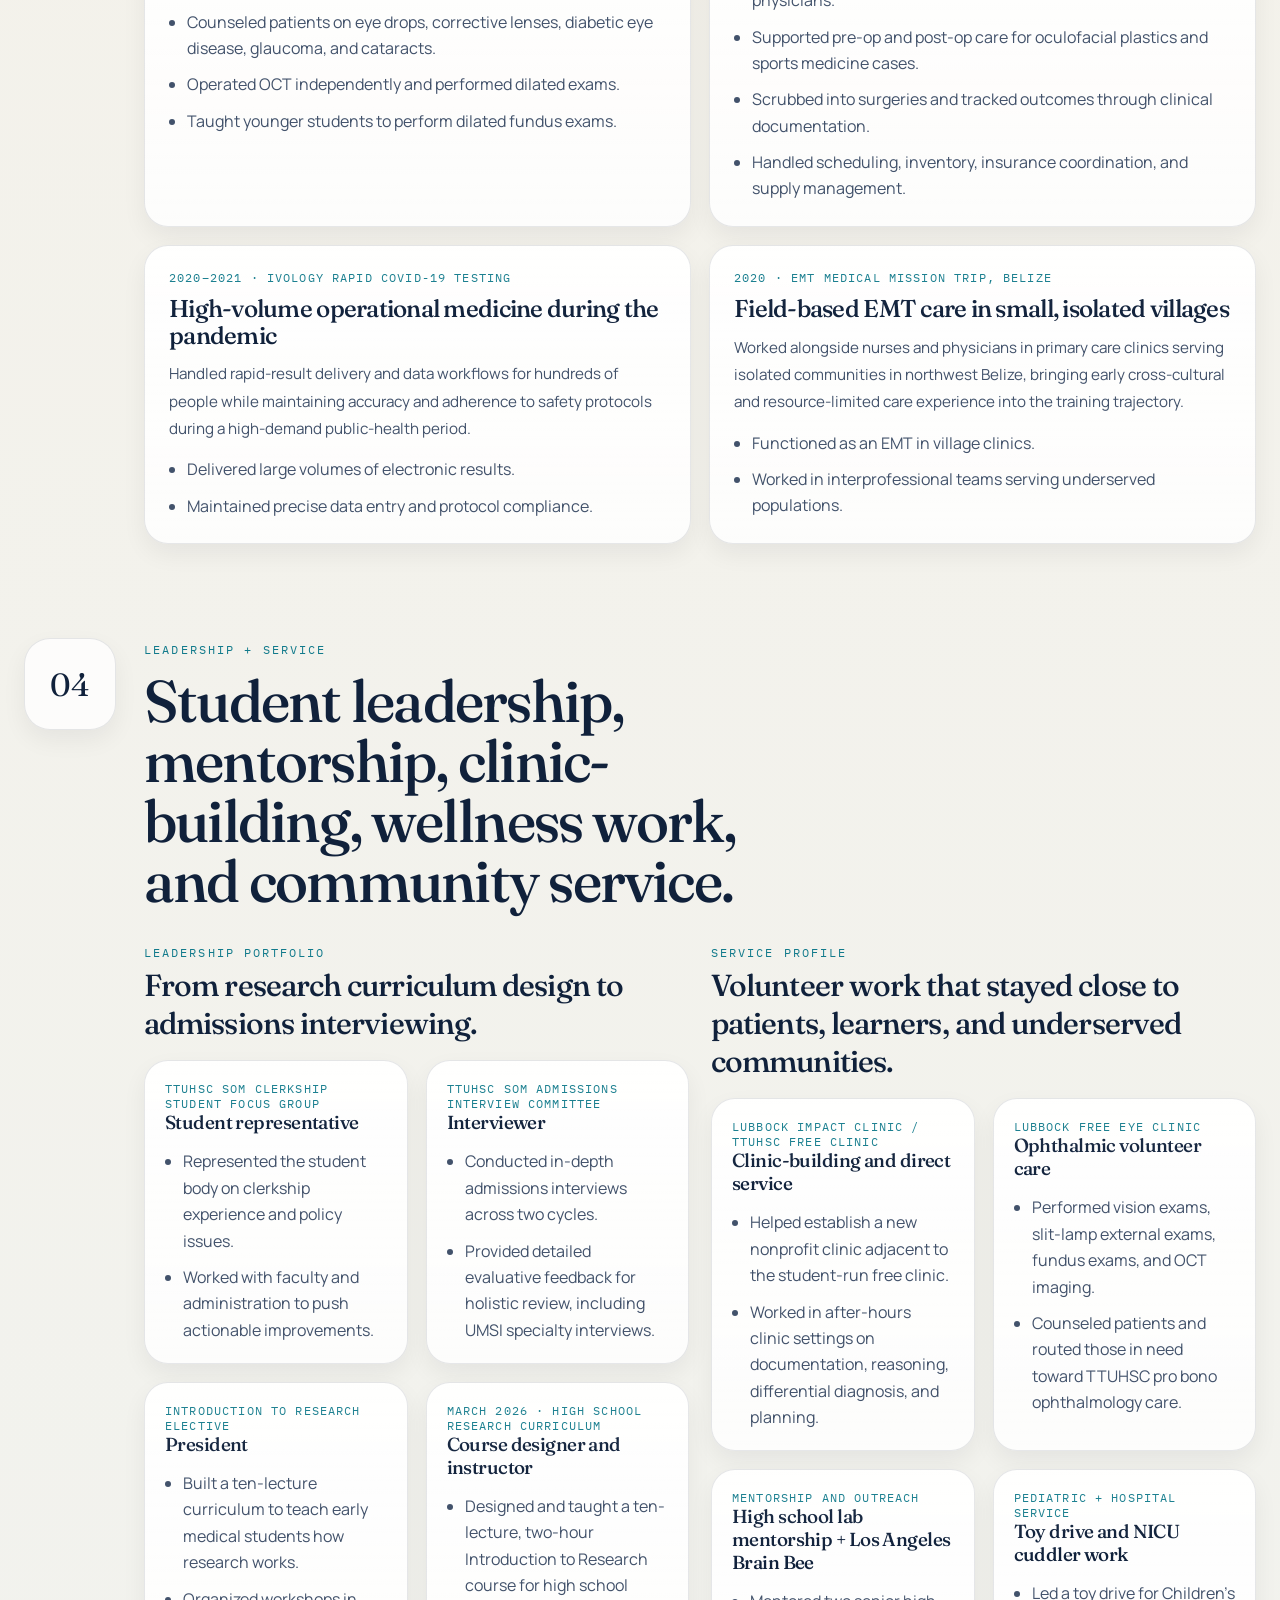
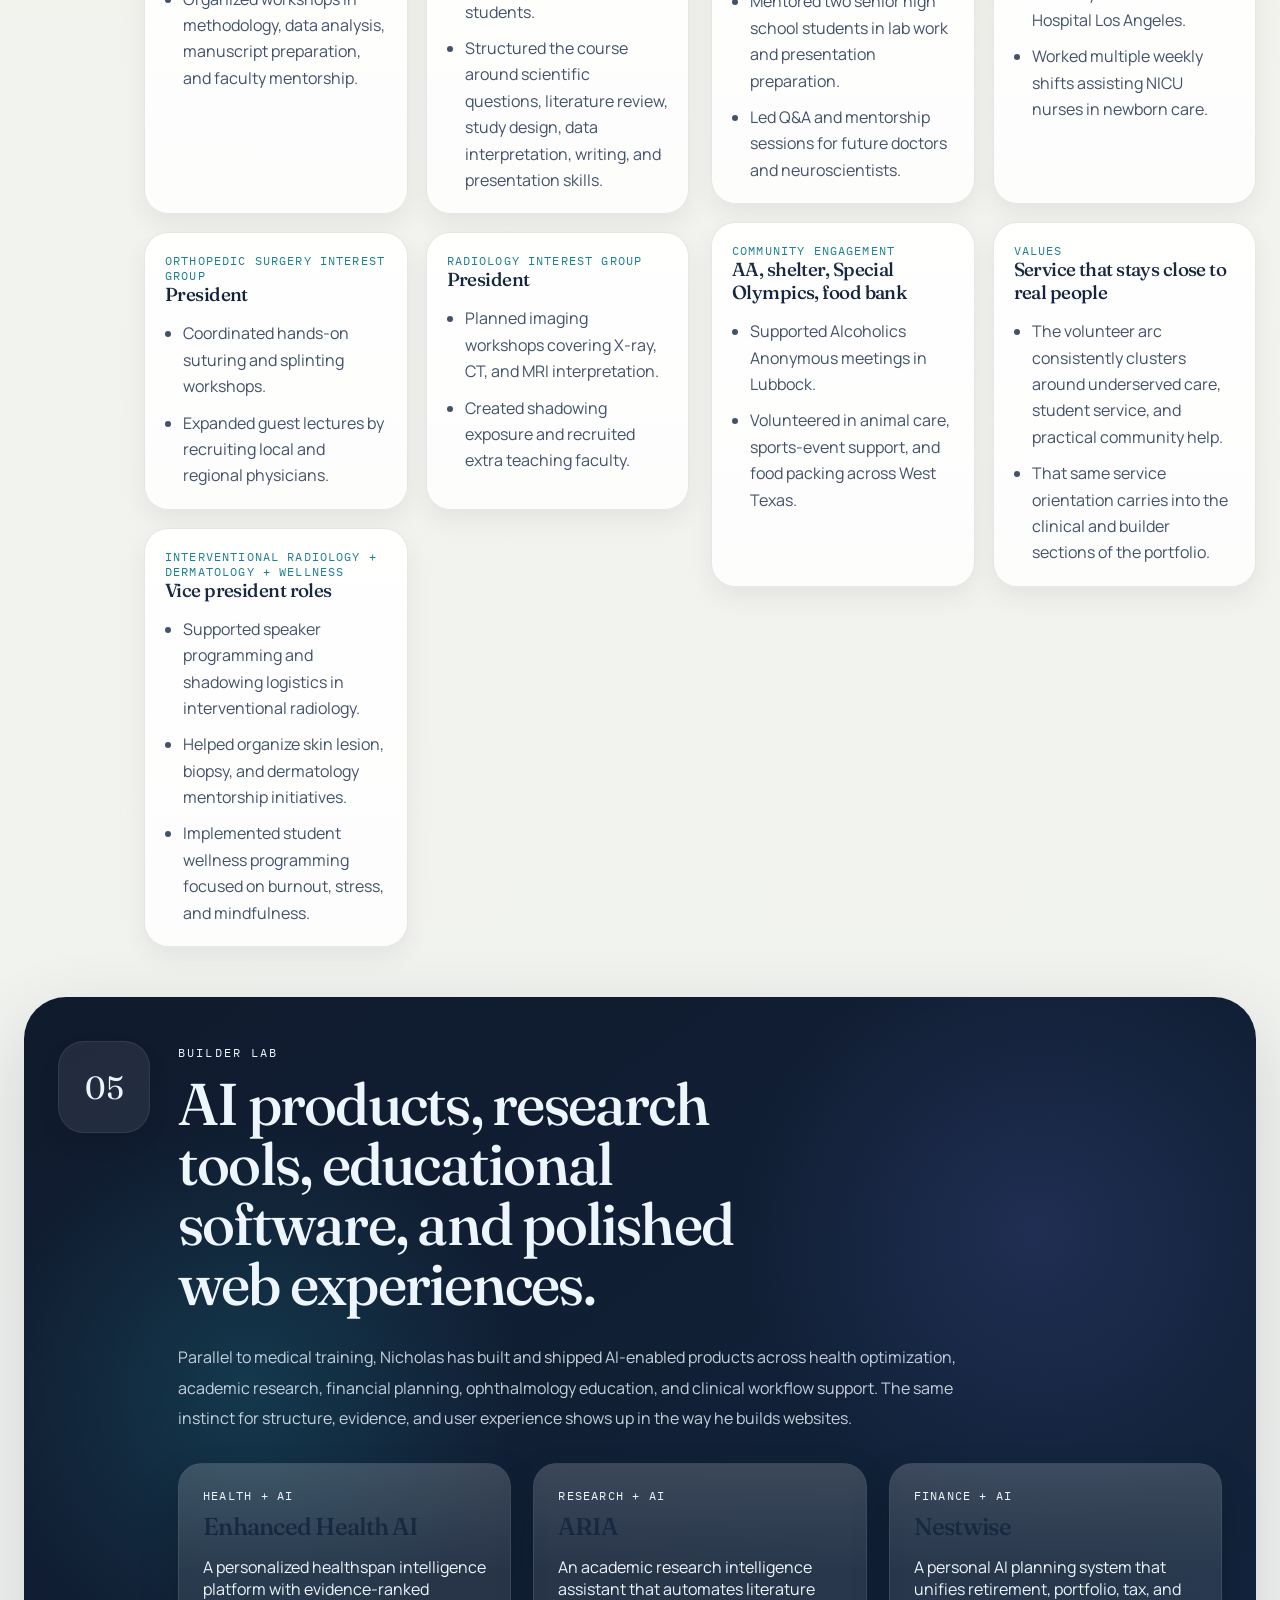
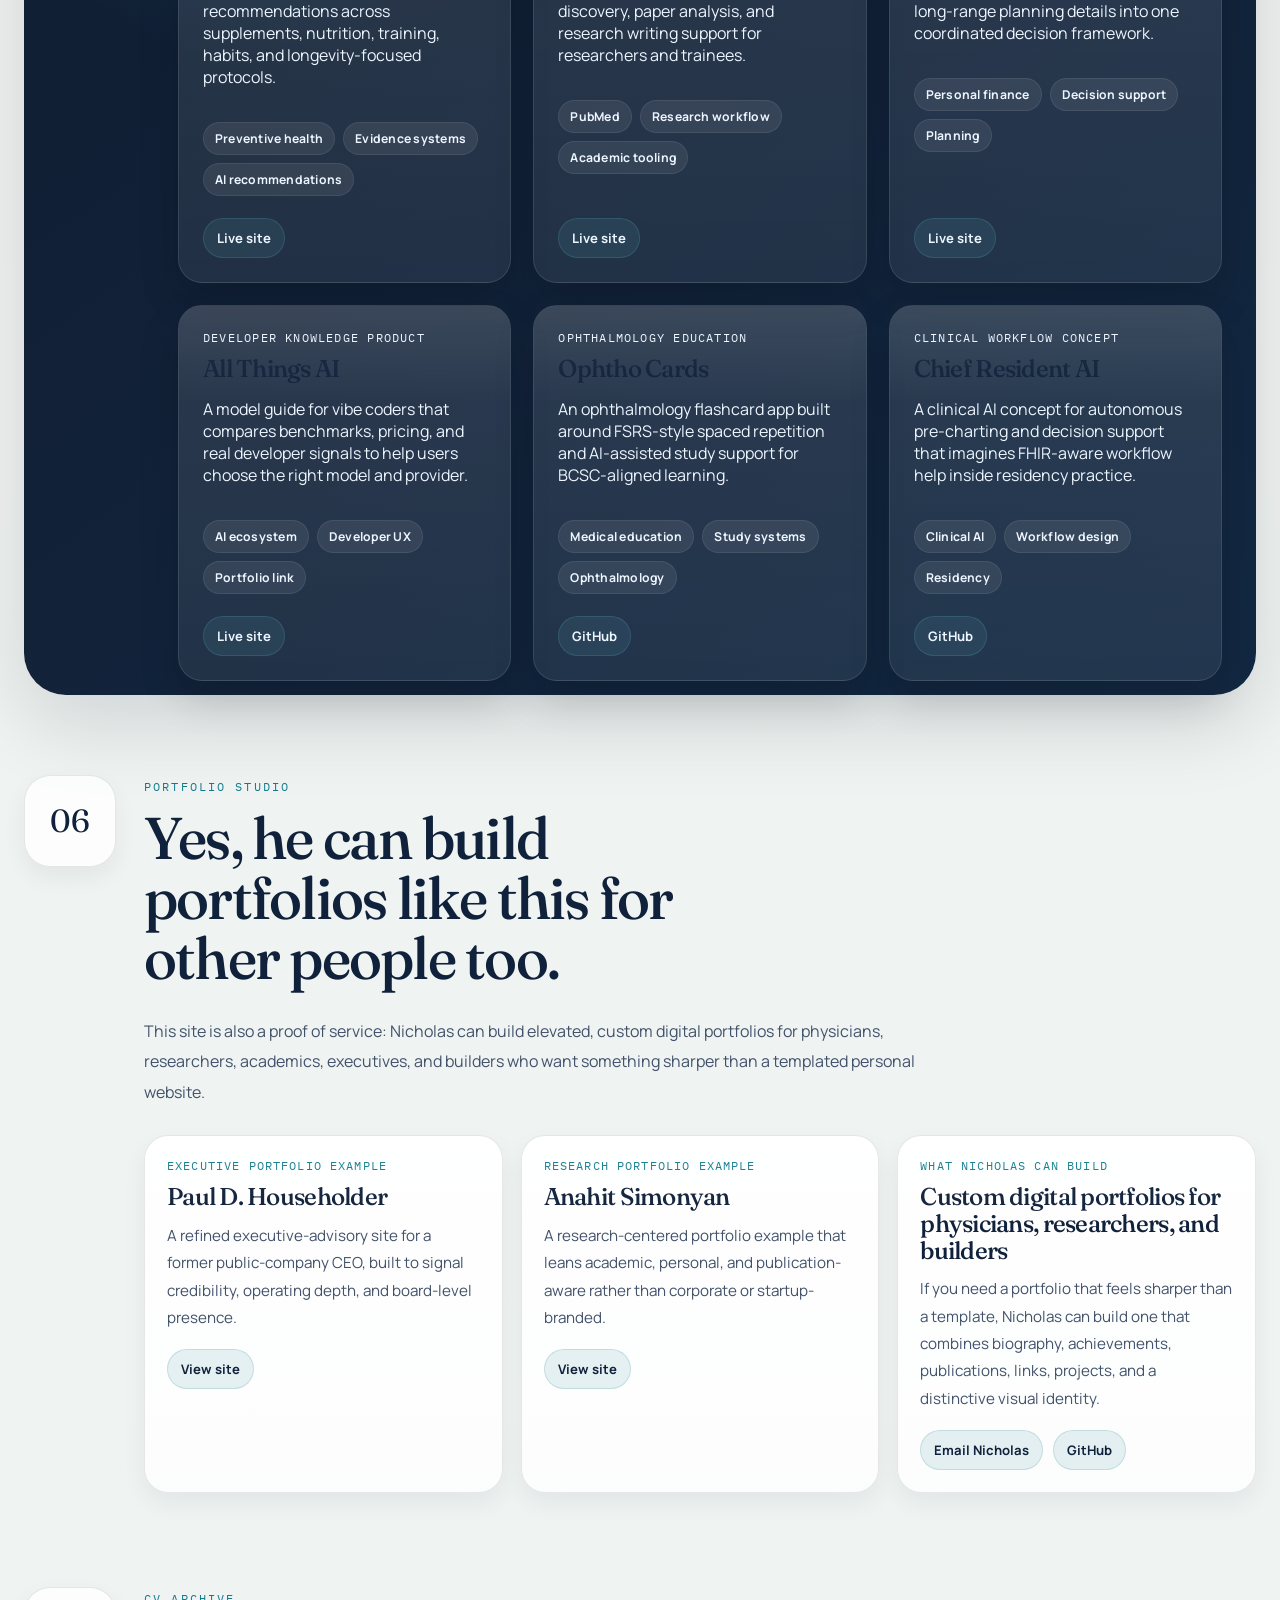
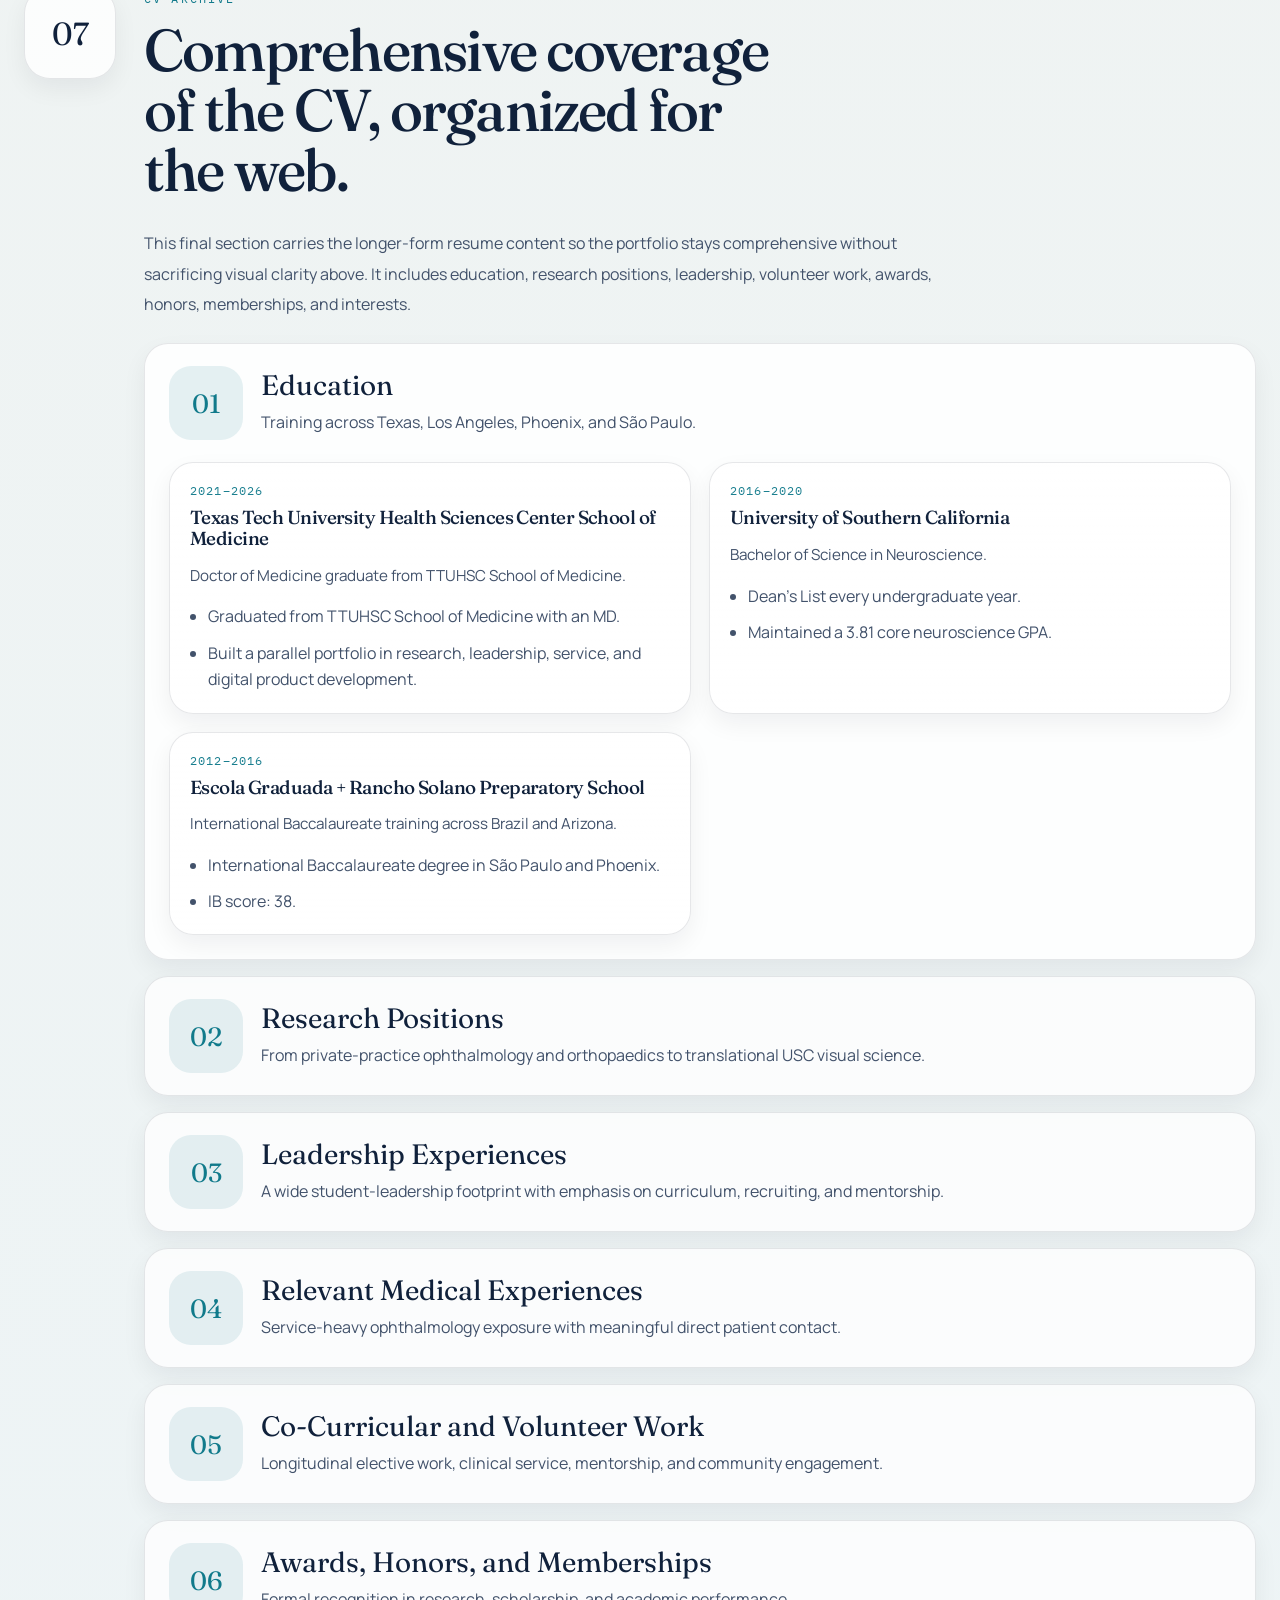
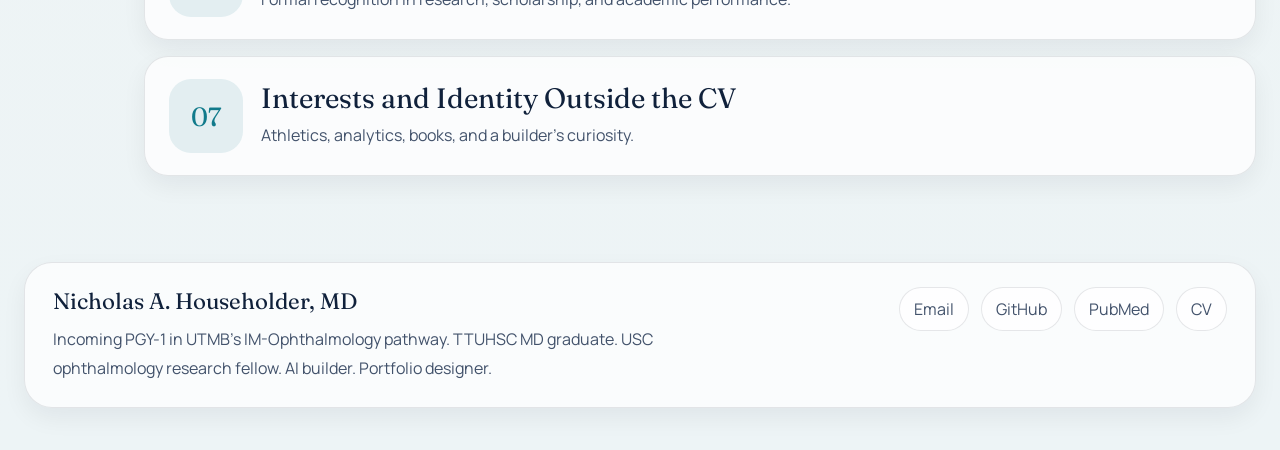
==== commit d5bea64d: "Add score percentile context" ====
--- a/index.html
+++ b/index.html
@@ -92,11 +92,11 @@
               </div>
               <div class="stat-card">
                 <span class="stat-value">268</span>
-                <span class="stat-label">USMLE Step 2</span>
+                <span class="stat-label">USMLE Step 2 CK · about 90th percentile (2024 norm table)</span>
               </div>
               <div class="stat-card">
                 <span class="stat-value">520</span>
-                <span class="stat-label">MCAT</span>
+                <span class="stat-label">MCAT · 98th percentile (2019)</span>
               </div>
             </div>
           </div>
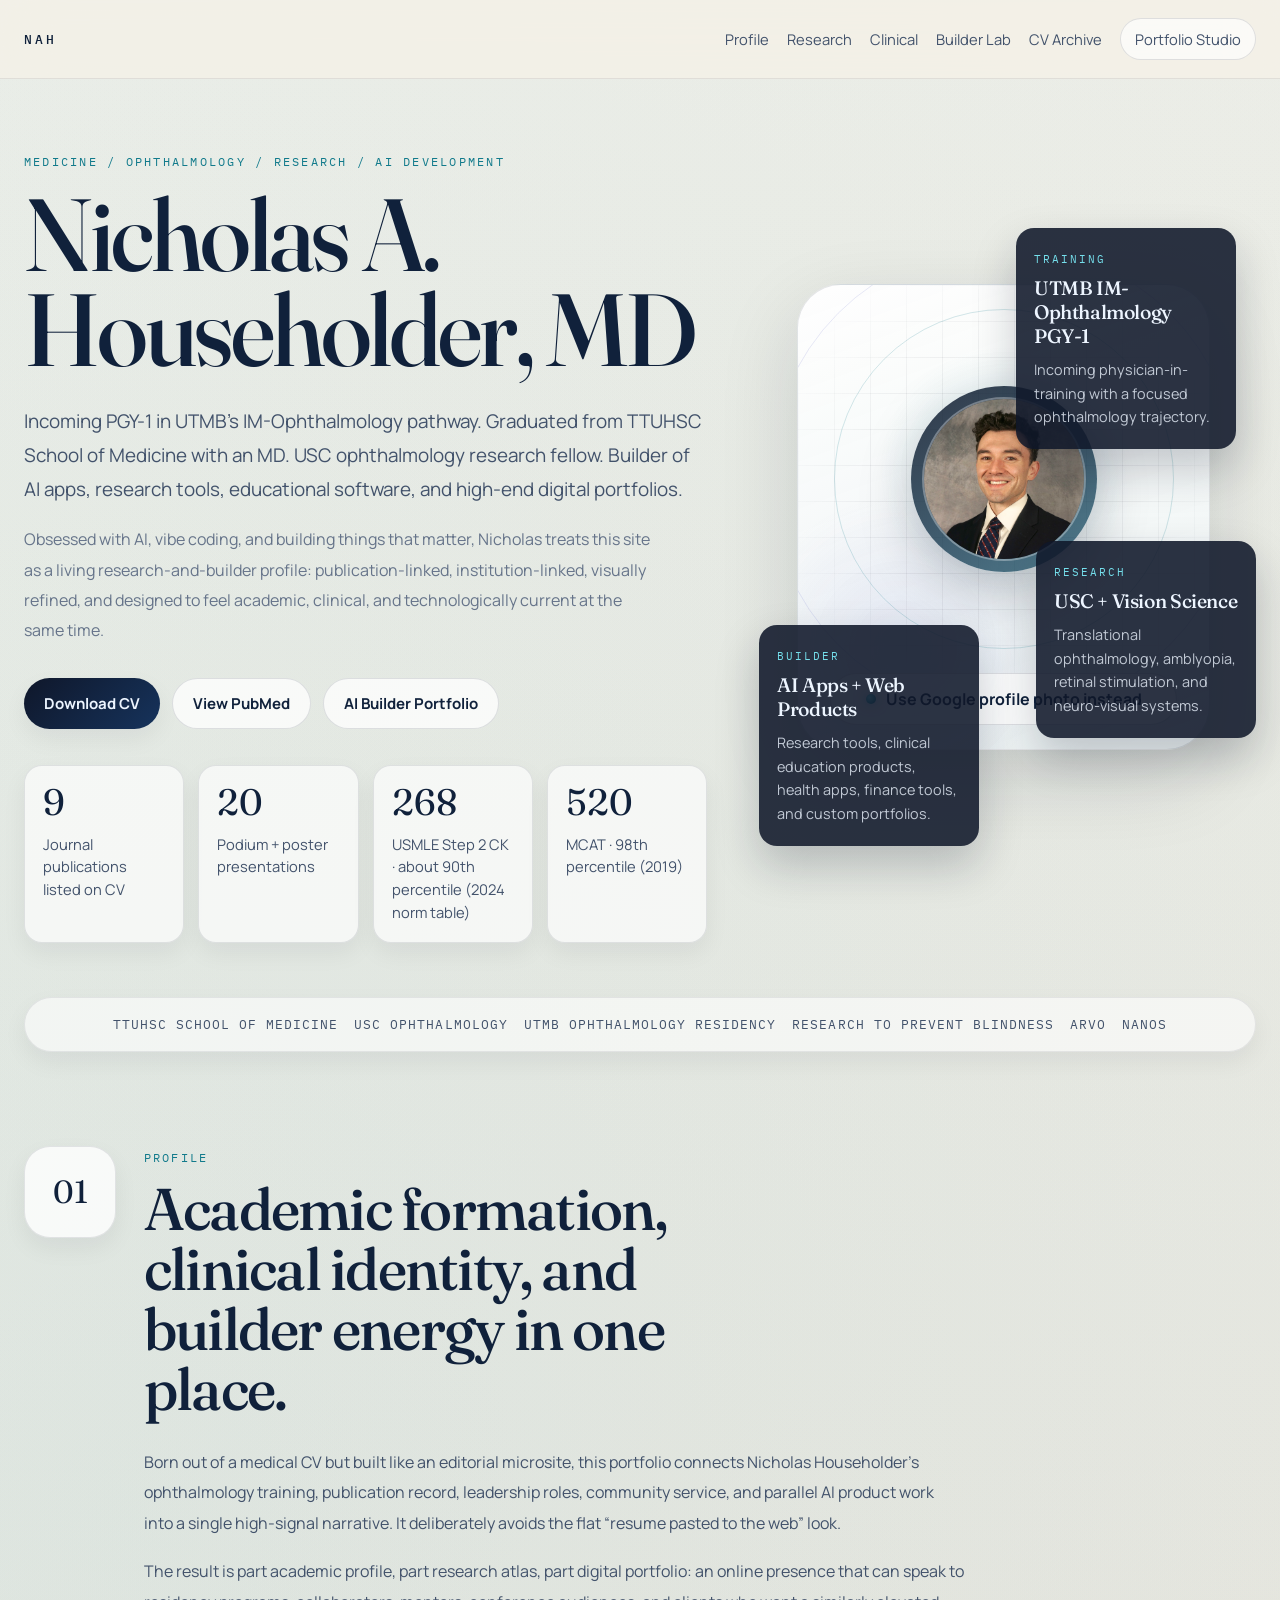
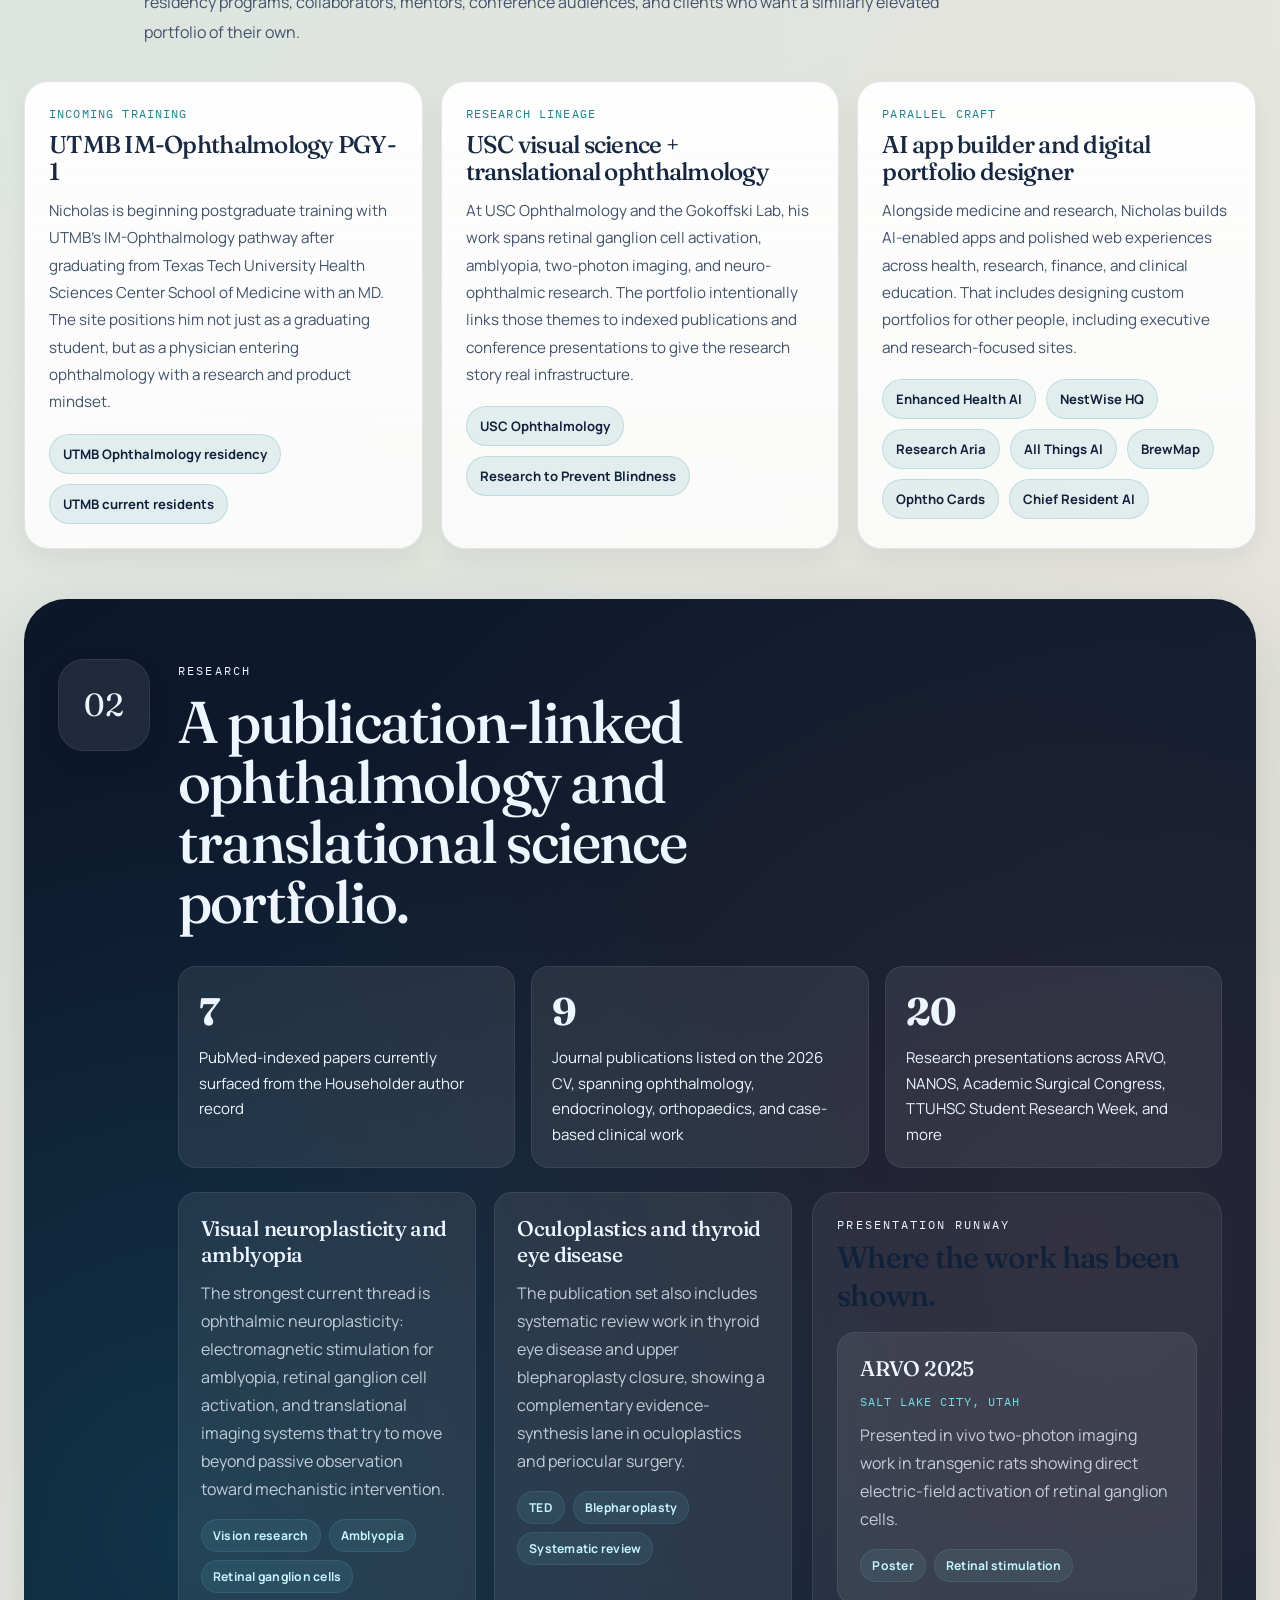
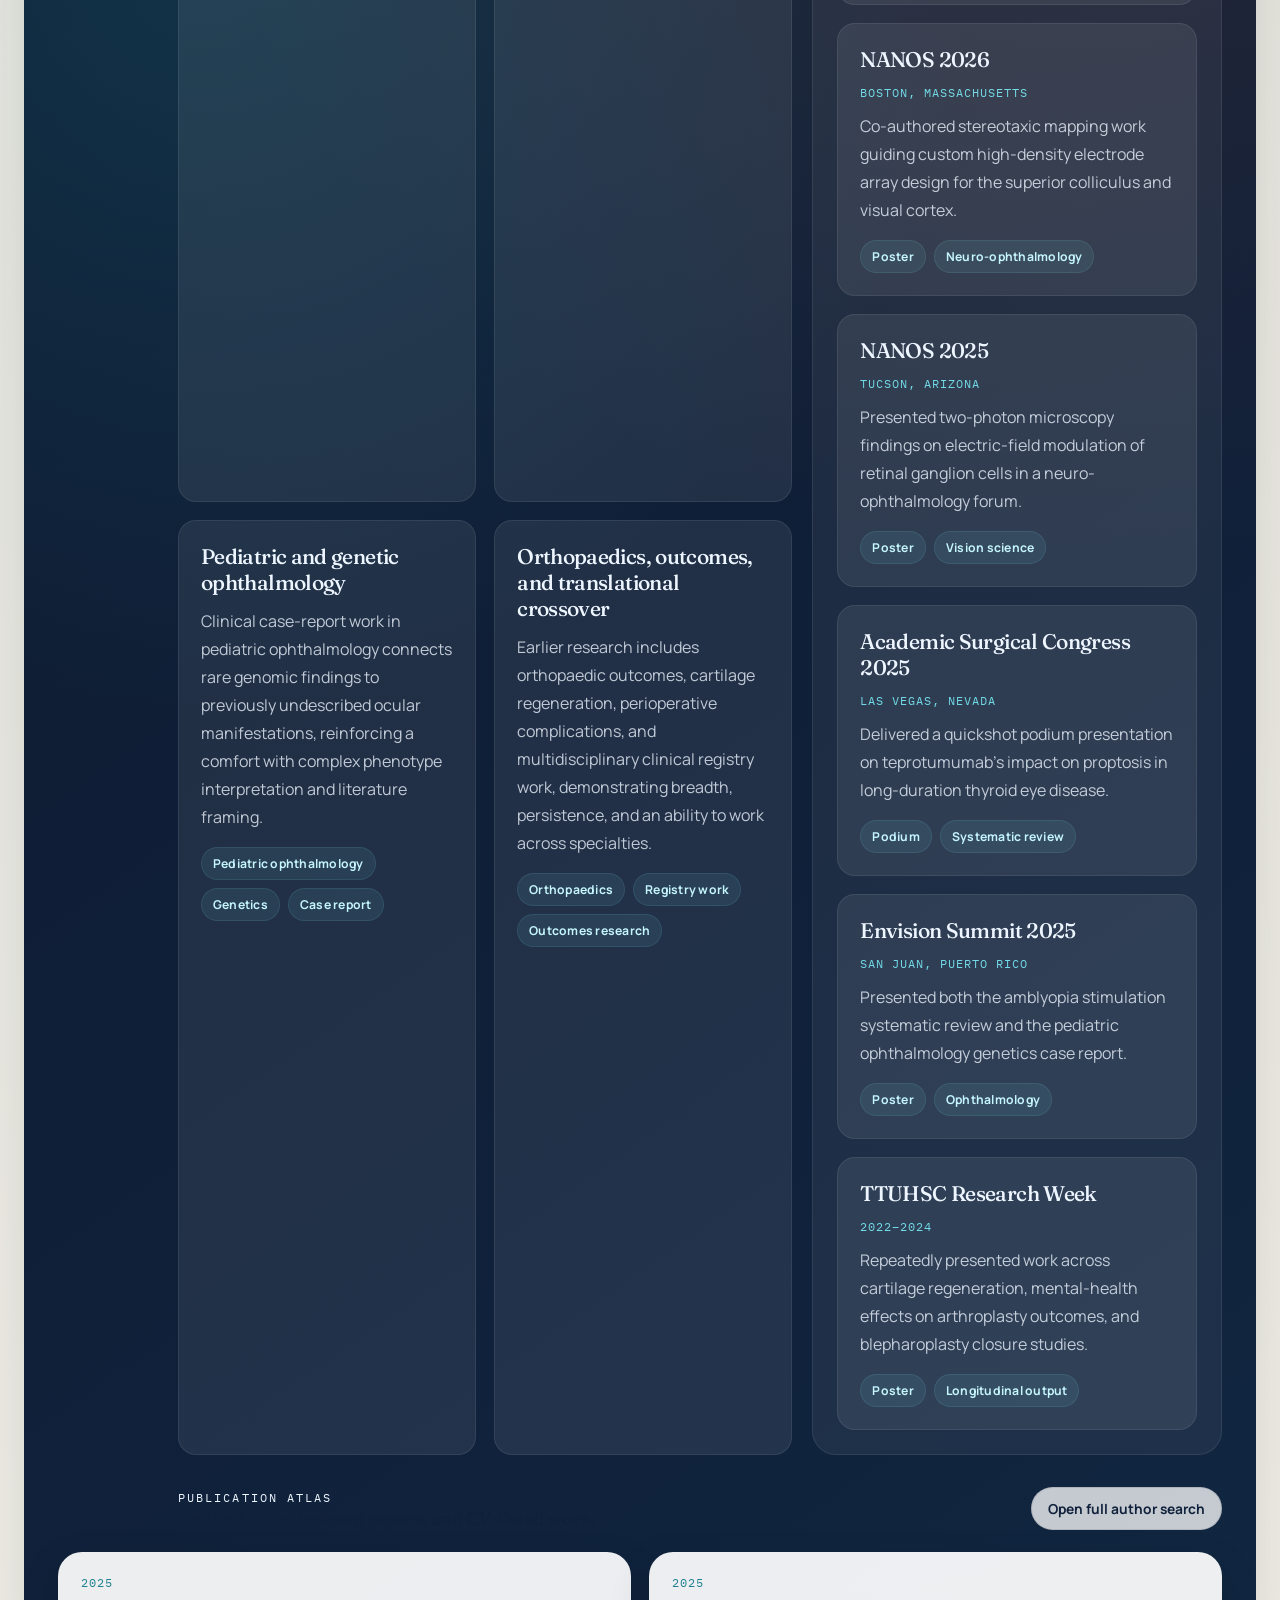
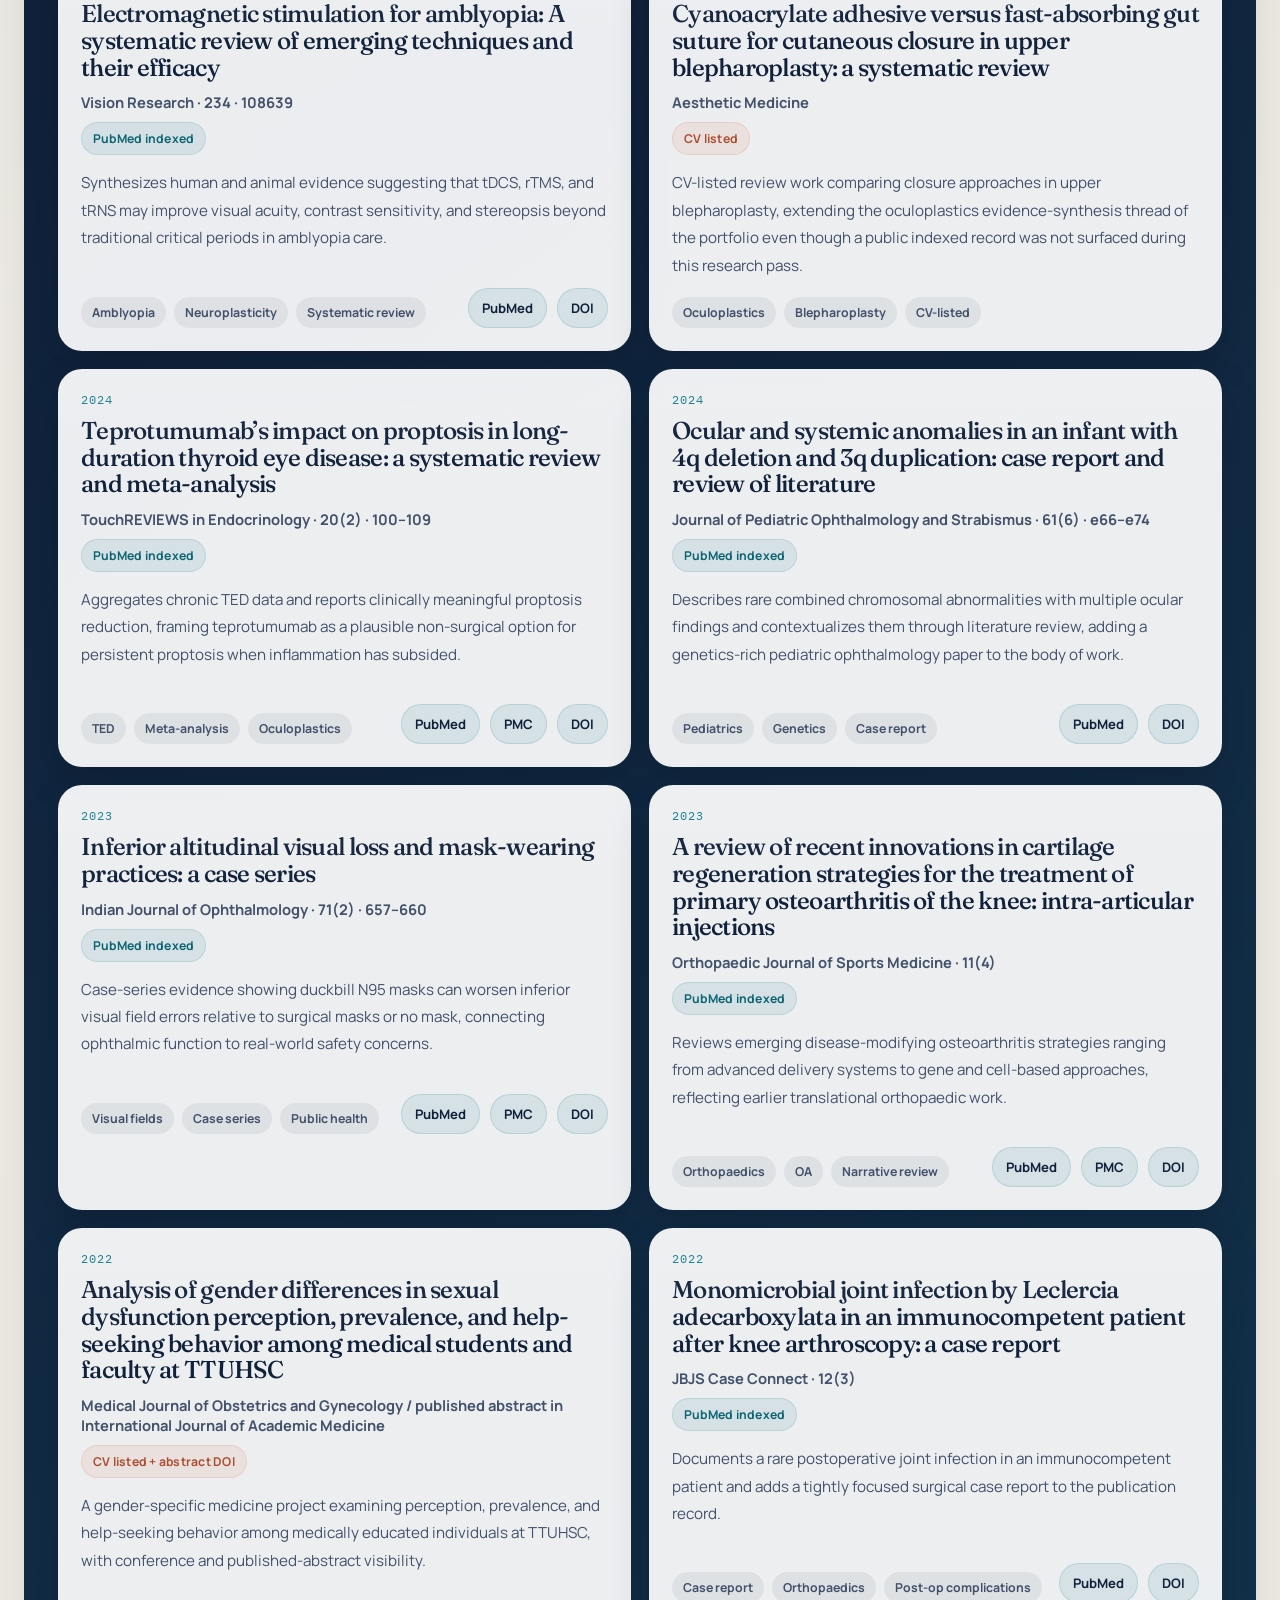
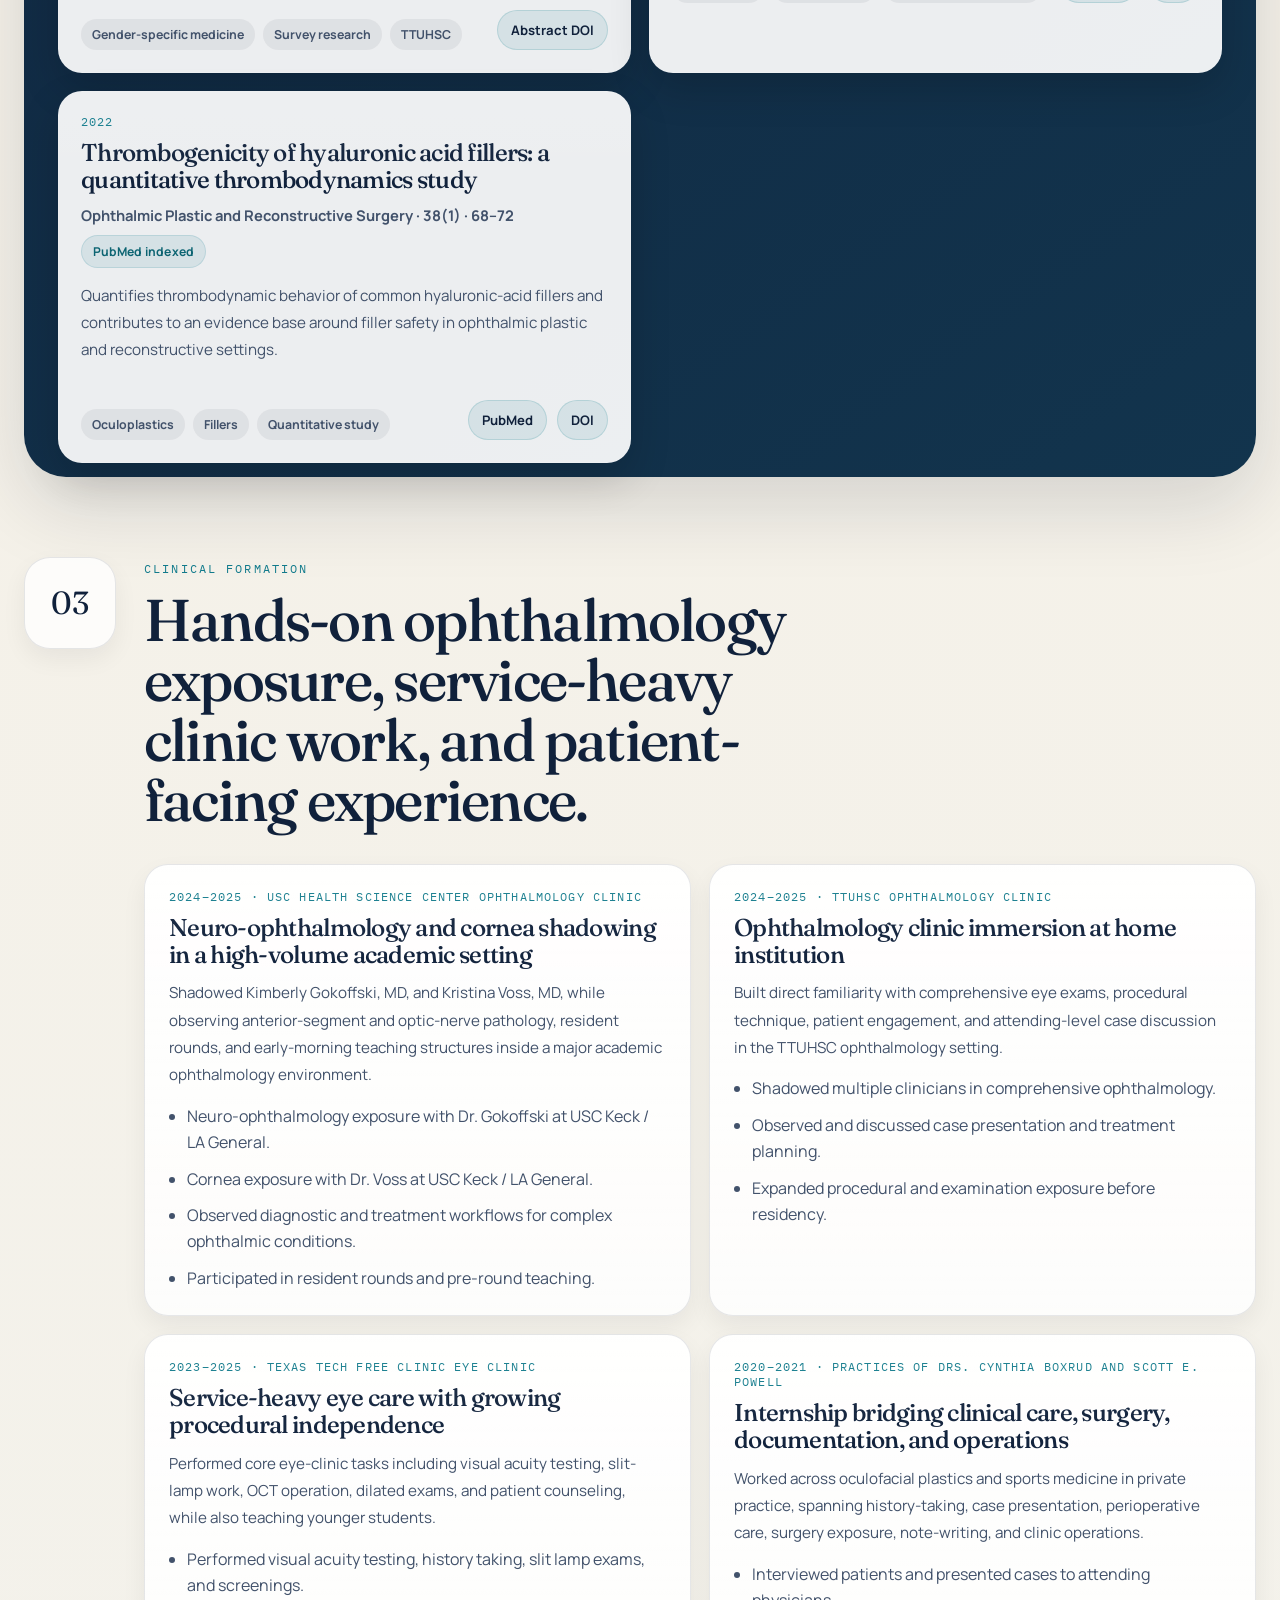
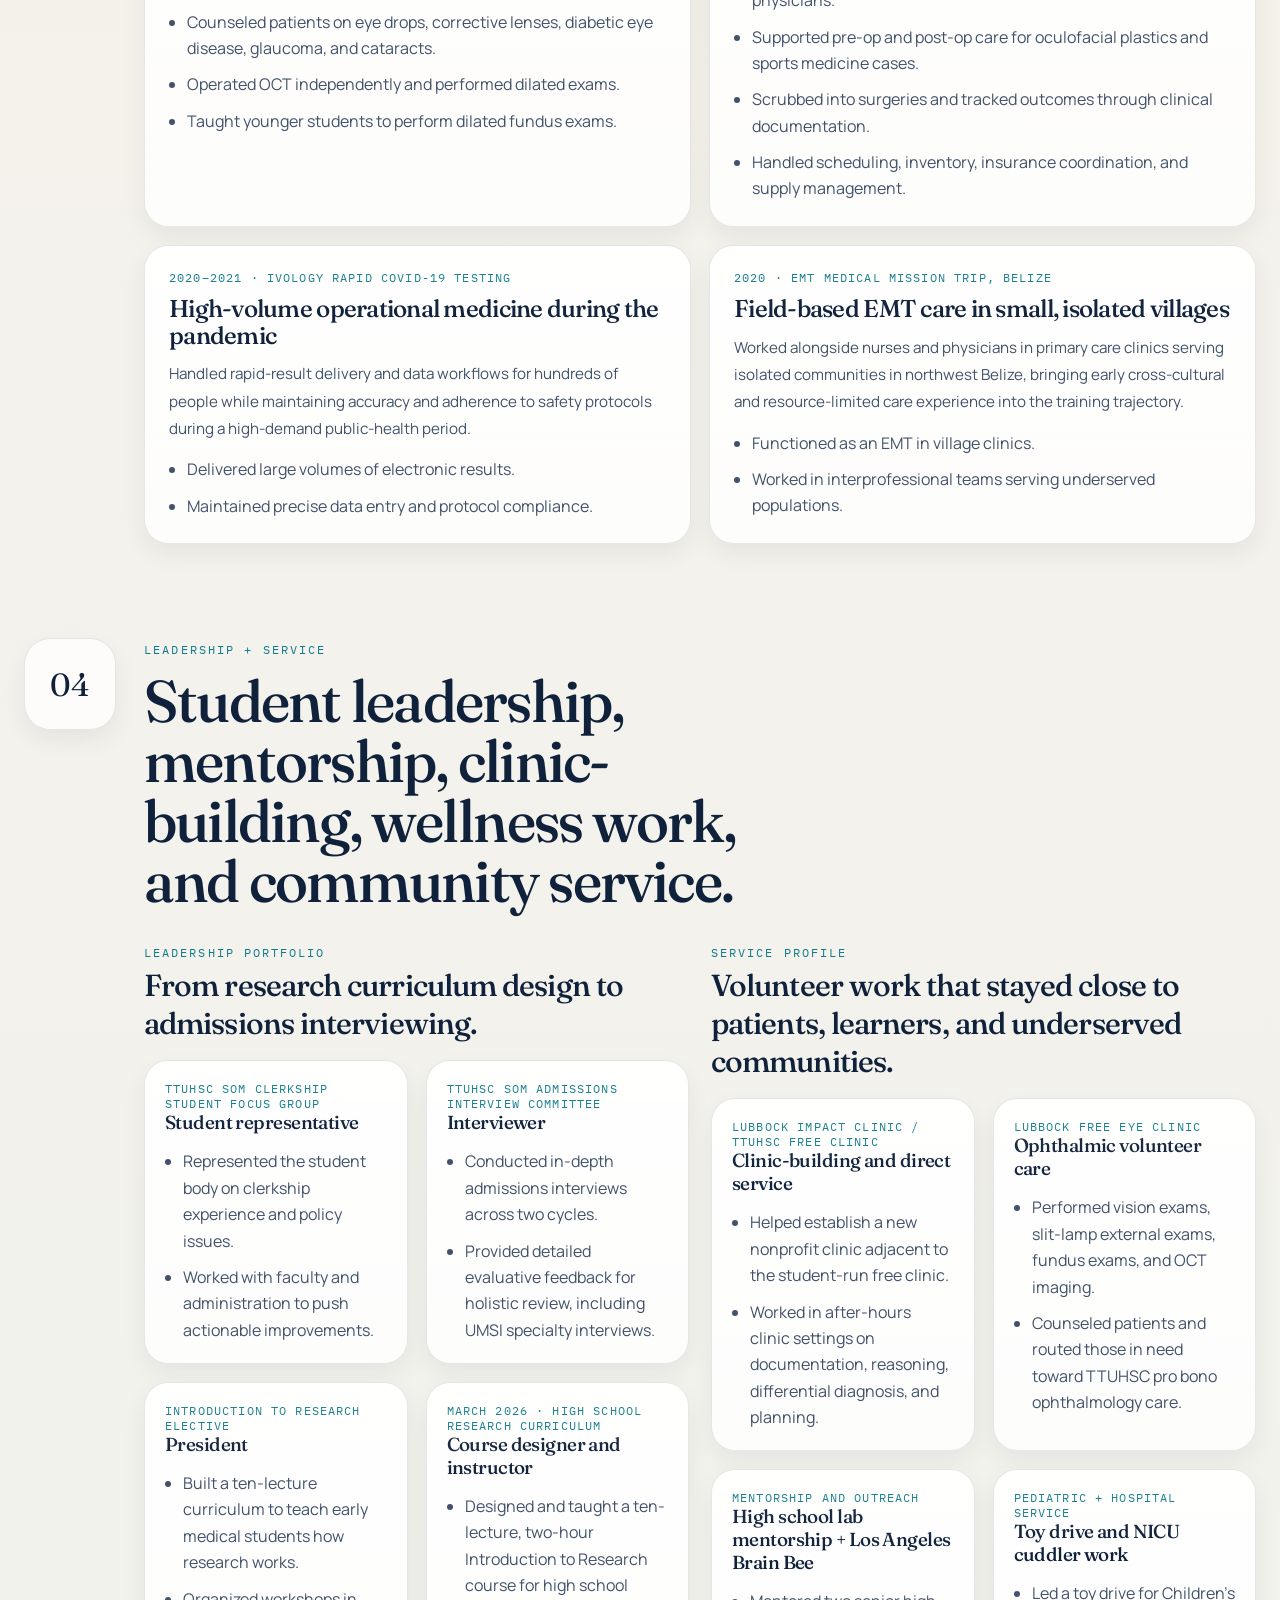
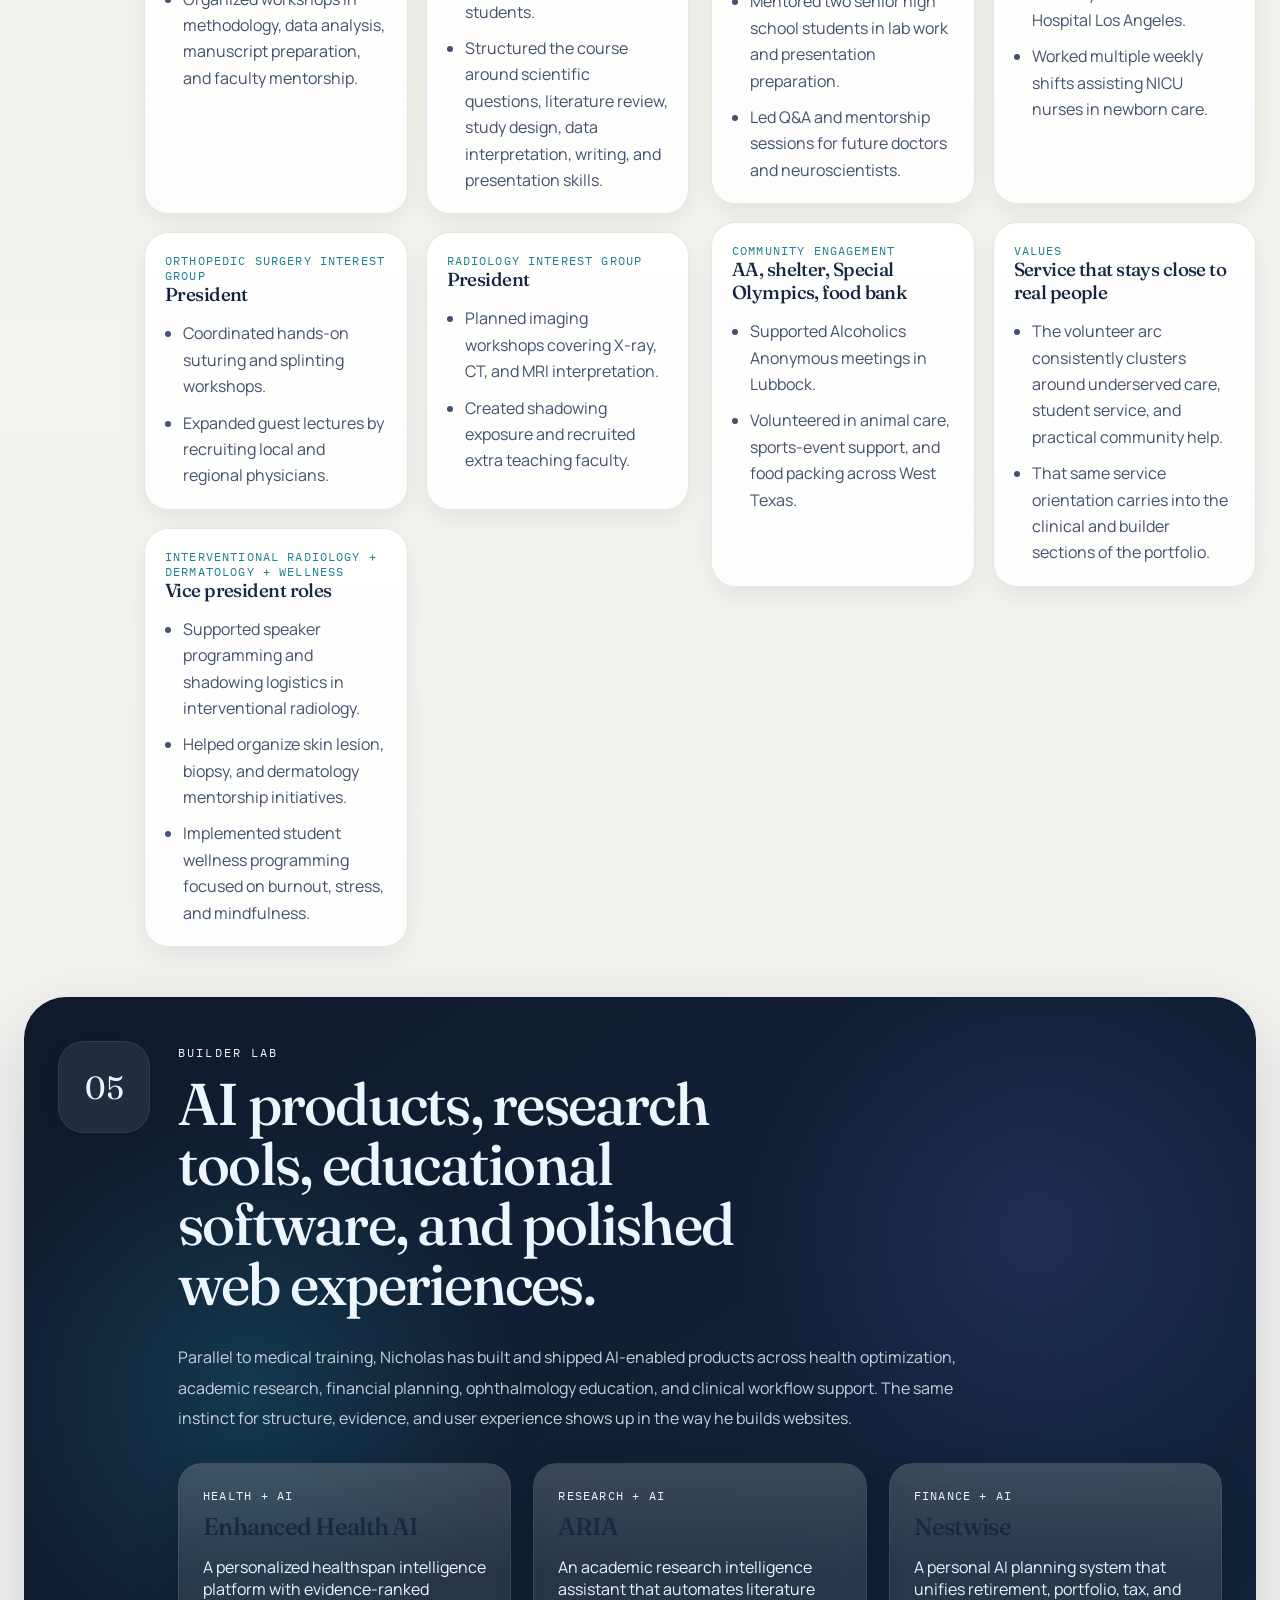
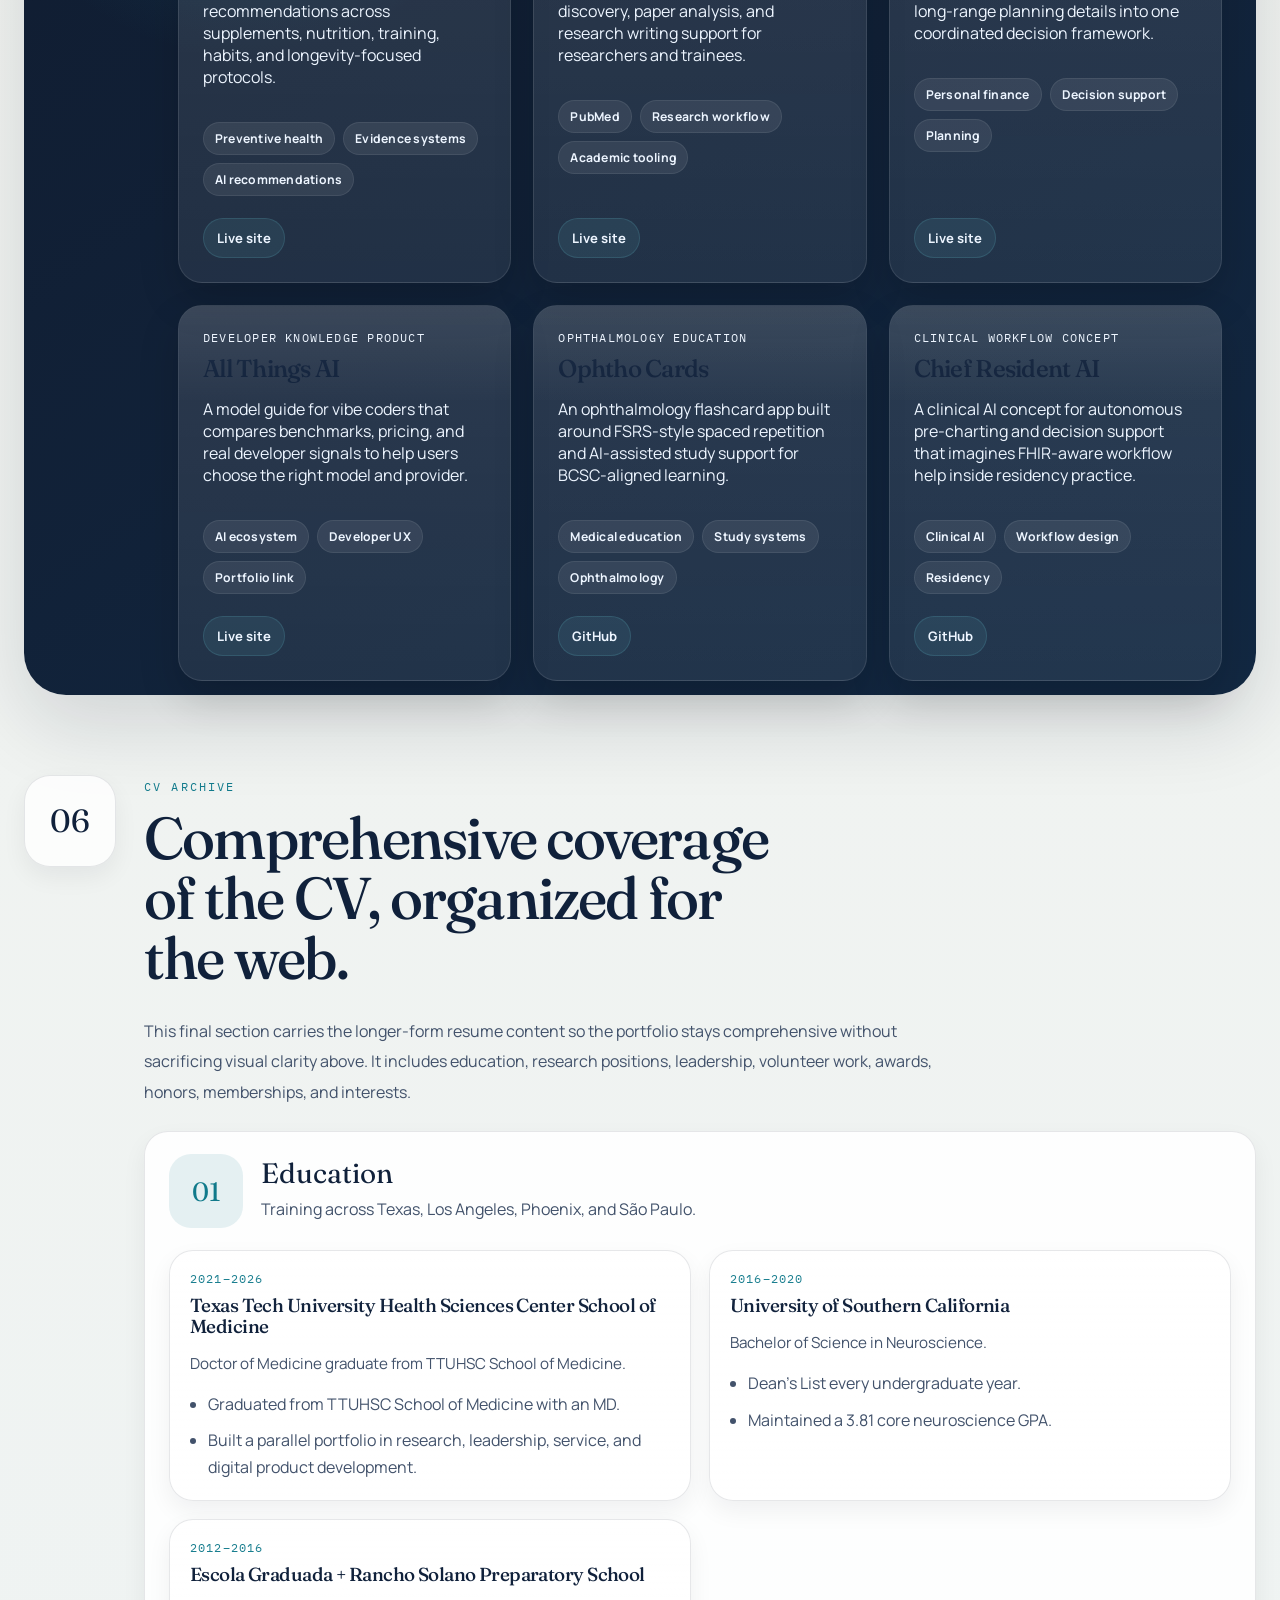
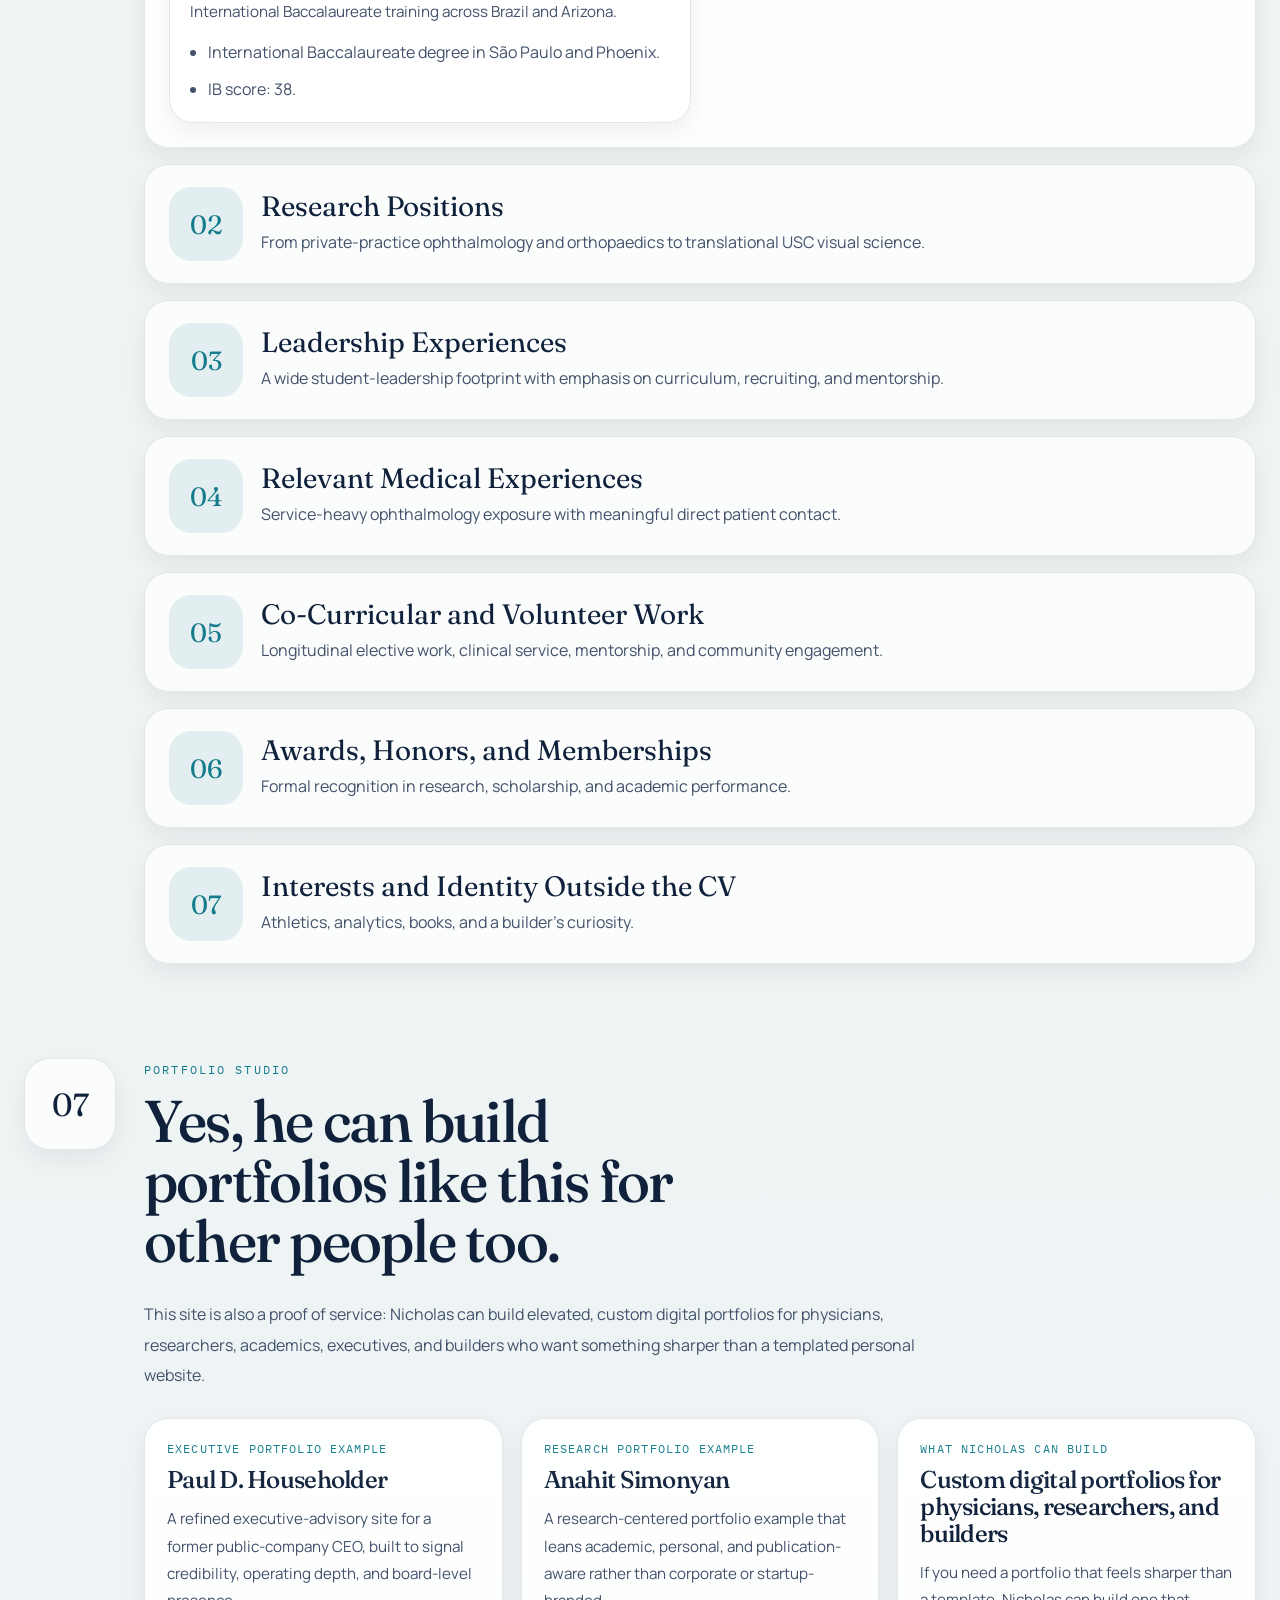
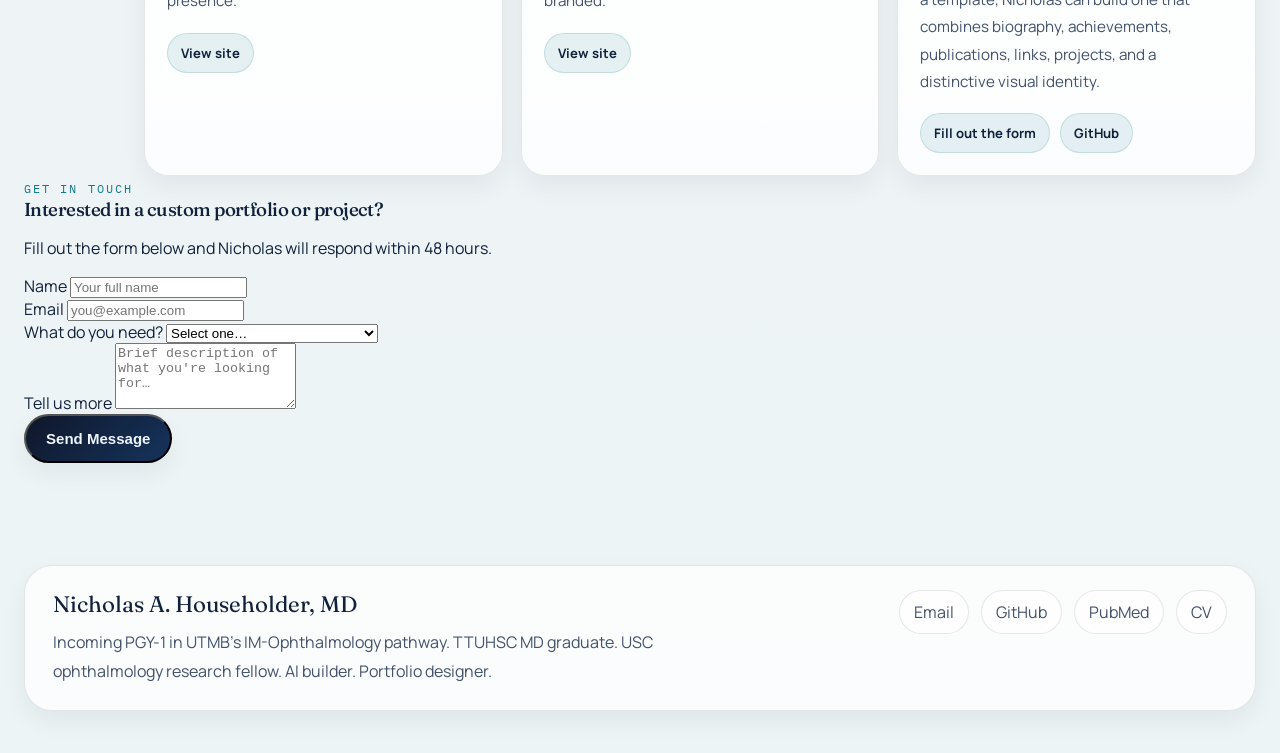
==== commit 6cd8605f: "fix: update Formspree endpoint + contact email to nikhouseholdr@gmail.com" ====
--- a/index.html
+++ b/index.html
@@ -62,8 +62,8 @@
           <a href="#research">Research</a>
           <a href="#clinical">Clinical</a>
           <a href="#builder-lab">Builder Lab</a>
-          <a href="#studio">Portfolio Studio</a>
-          <a href="#archive" class="nav-pill">CV Archive</a>
+          <a href="#archive">CV Archive</a>
+          <a href="#studio" class="nav-pill">Portfolio Studio</a>
         </nav>
       </div>
     </header>
@@ -260,9 +260,23 @@
         <div class="builder-grid" id="builderGrid"></div>
       </section>
 
+      <section class="chapter chapter-archive" id="archive" data-reveal>
+        <div class="section-head">
+          <span class="section-index">06</span>
+          <div>
+            <p class="section-kicker">CV Archive</p>
+            <h2>Comprehensive coverage of the CV, organized for the web.</h2>
+          </div>
+        </div>
+        <div class="archive-intro">
+          <p>This final section carries the longer-form resume content so the portfolio stays comprehensive without sacrificing visual clarity above. It includes education, research positions, leadership, volunteer work, awards, honors, memberships, and interests.</p>
+        </div>
+        <div class="archive-root" id="archiveRoot"></div>
+      </section>
+
       <section class="chapter chapter-light" id="studio" data-reveal>
         <div class="section-head">
-          <span class="section-index">06</span>
+          <span class="section-index">07</span>
           <div>
             <p class="section-kicker">Portfolio Studio</p>
             <h2>Yes, he can build portfolios like this for other people too.</h2>
@@ -272,20 +286,43 @@
           <p>This site is also a proof of service: Nicholas can build elevated, custom digital portfolios for physicians, researchers, academics, executives, and builders who want something sharper than a templated personal website.</p>
         </div>
         <div class="studio-grid" id="studioGrid"></div>
-      </section>
-
-      <section class="chapter chapter-archive" id="archive" data-reveal>
-        <div class="section-head">
-          <span class="section-index">07</span>
-          <div>
-            <p class="section-kicker">CV Archive</p>
-            <h2>Comprehensive coverage of the CV, organized for the web.</h2>
-          </div>
-        </div>
-        <div class="archive-intro">
-          <p>This final section carries the longer-form resume content so the portfolio stays comprehensive without sacrificing visual clarity above. It includes education, research positions, leadership, volunteer work, awards, honors, memberships, and interests.</p>
-        </div>
-        <div class="archive-root" id="archiveRoot"></div>
+
+        <div class="contact-panel" data-reveal>
+          <div class="contact-head">
+            <span class="panel-label">Get in touch</span>
+            <h3>Interested in a custom portfolio or project?</h3>
+            <p>Fill out the form below and Nicholas will respond within 48 hours.</p>
+          </div>
+          <form class="contact-form" id="contactForm" action="https://formspree.io/f/xpqobwlg" method="POST">
+            <div class="form-row">
+              <div class="form-group">
+                <label for="contactName">Name</label>
+                <input type="text" id="contactName" name="name" required placeholder="Your full name">
+              </div>
+              <div class="form-group">
+                <label for="contactEmail">Email</label>
+                <input type="email" id="contactEmail" name="email" required placeholder="you@example.com">
+              </div>
+            </div>
+            <div class="form-group">
+              <label for="contactType">What do you need?</label>
+              <select id="contactType" name="type" required>
+                <option value="" disabled selected>Select one…</option>
+                <option value="physician-portfolio">Physician / Researcher Portfolio</option>
+                <option value="executive-portfolio">Executive / Advisory Portfolio</option>
+                <option value="student-portfolio">Student / Trainee Portfolio</option>
+                <option value="ai-product">AI Product or Web App</option>
+                <option value="other">Something else</option>
+              </select>
+            </div>
+            <div class="form-group">
+              <label for="contactMessage">Tell us more</label>
+              <textarea id="contactMessage" name="message" rows="4" required placeholder="Brief description of what you're looking for…"></textarea>
+            </div>
+            <button type="submit" class="btn btn-primary">Send Message</button>
+            <p class="form-status" id="formStatus"></p>
+          </form>
+        </div>
       </section>
     </main>
 
@@ -296,7 +333,7 @@
           <p class="footer-copy">Incoming PGY-1 in UTMB’s IM-Ophthalmology pathway. TTUHSC MD graduate. USC ophthalmology research fellow. AI builder. Portfolio designer.</p>
         </div>
         <div class="footer-links">
-          <a href="mailto:Nicholas.Householder@ttuhsc.edu">Email</a>
+          <a href="mailto:nikhouseholdr@gmail.com">Email</a>
           <a href="https://github.com/nhouseholder" target="_blank" rel="noopener">GitHub</a>
           <a href="https://pubmed.ncbi.nlm.nih.gov/?term=Householder%20N%5BAuthor%5D" target="_blank" rel="noopener">PubMed</a>
           <a href="Nicholas-Householder-CV-2026.pdf" target="_blank" rel="noopener">CV</a>
